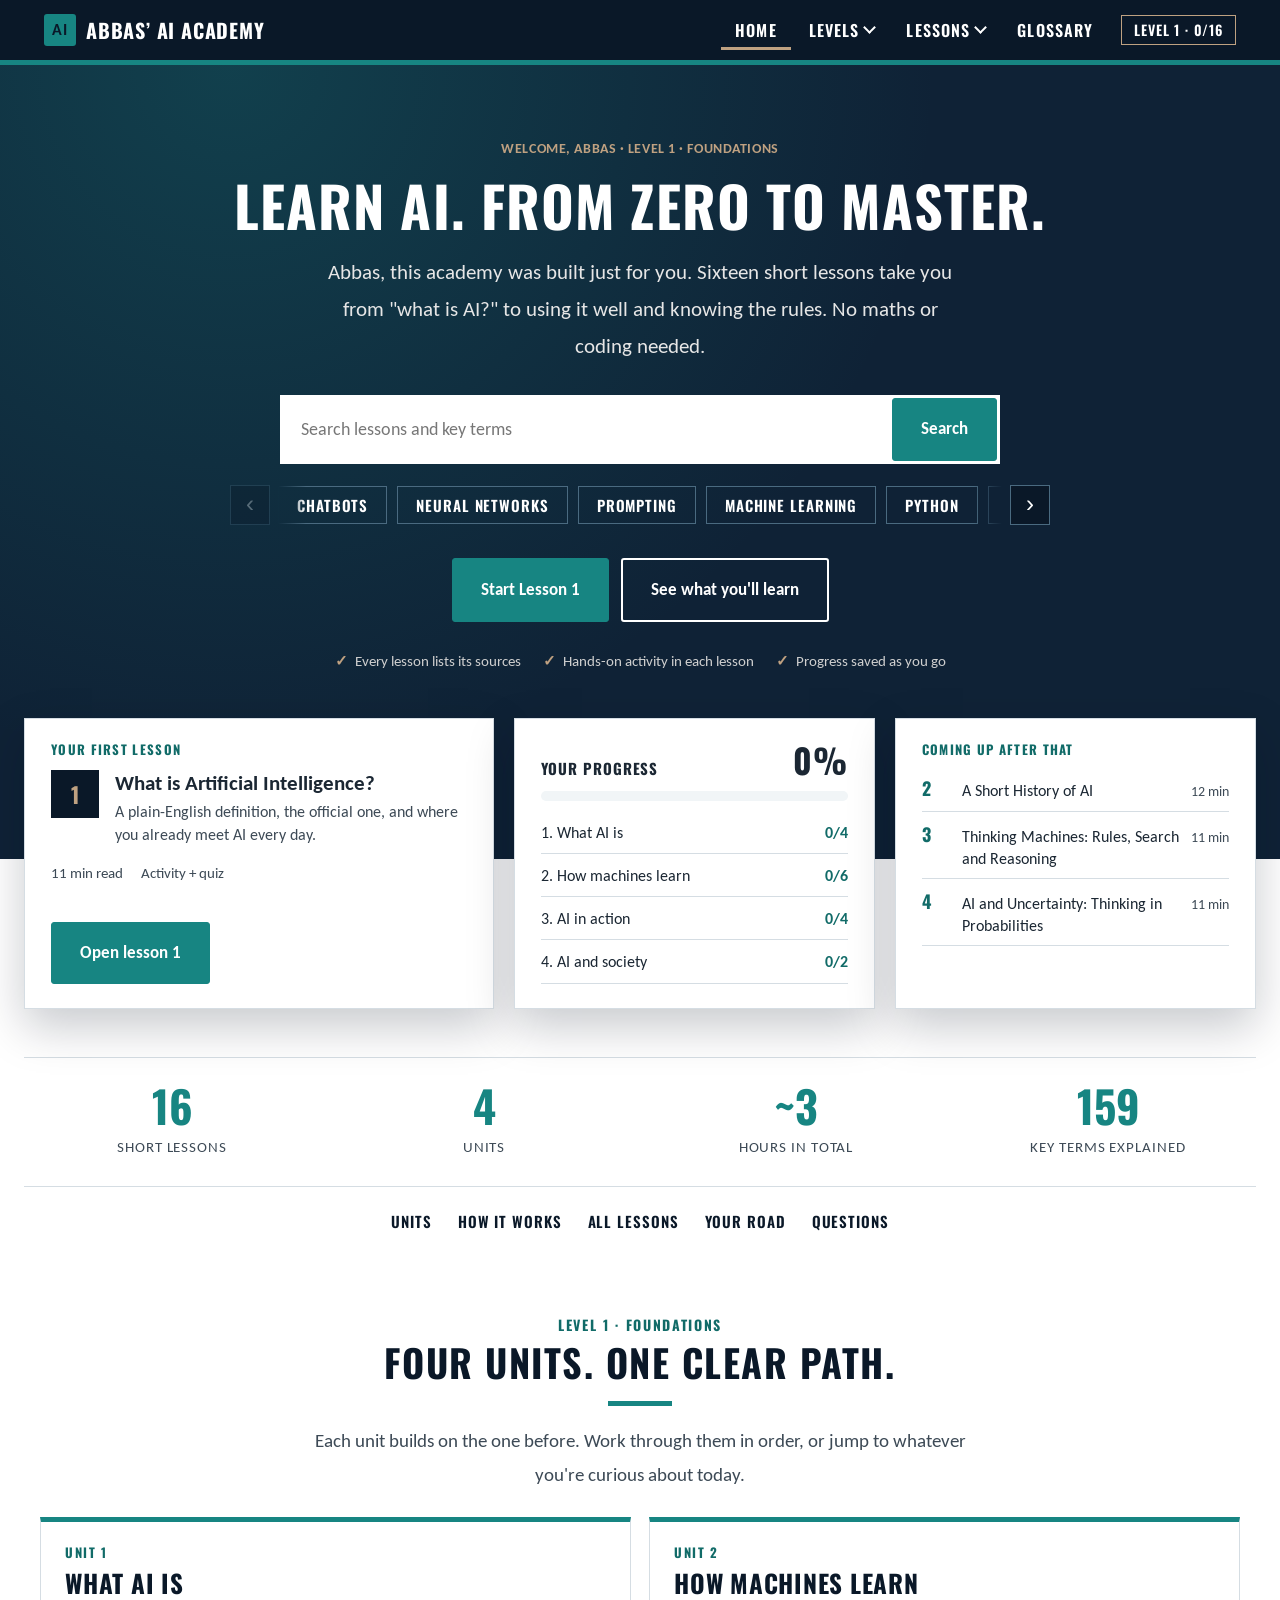
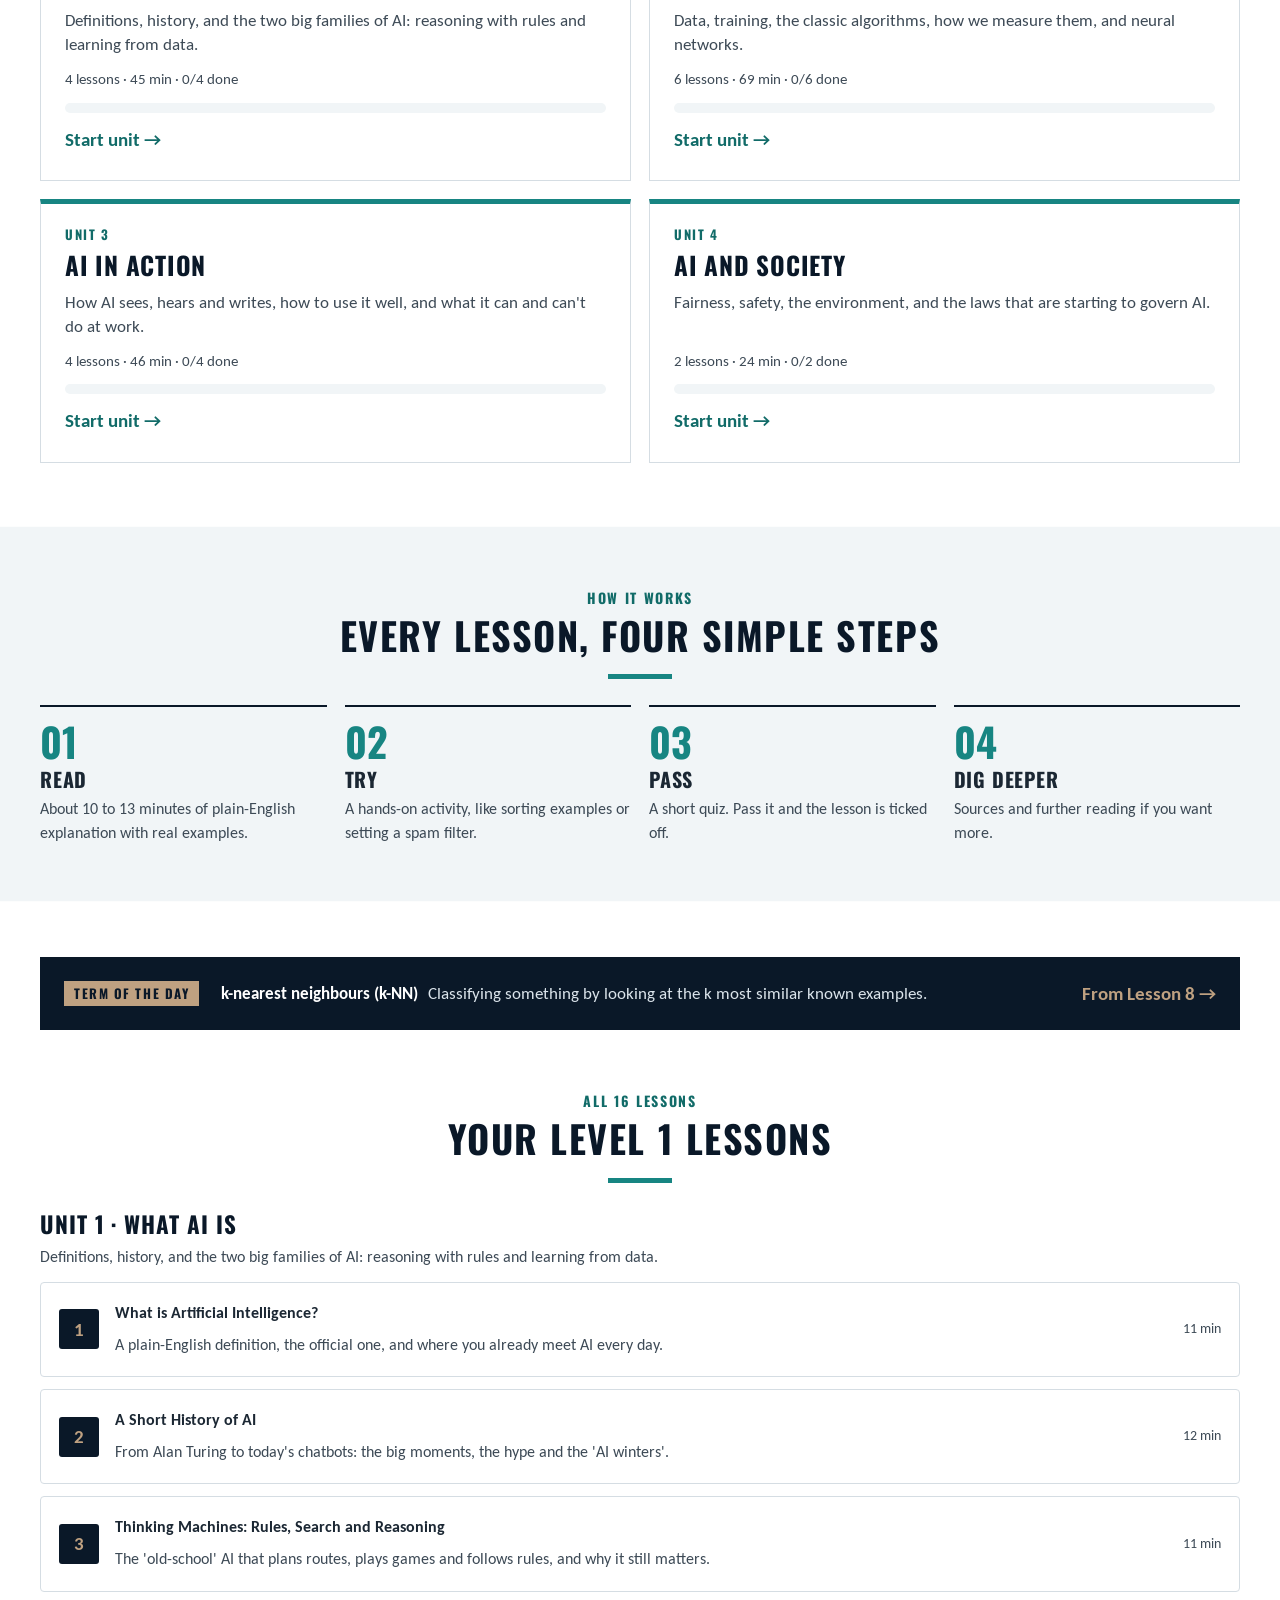
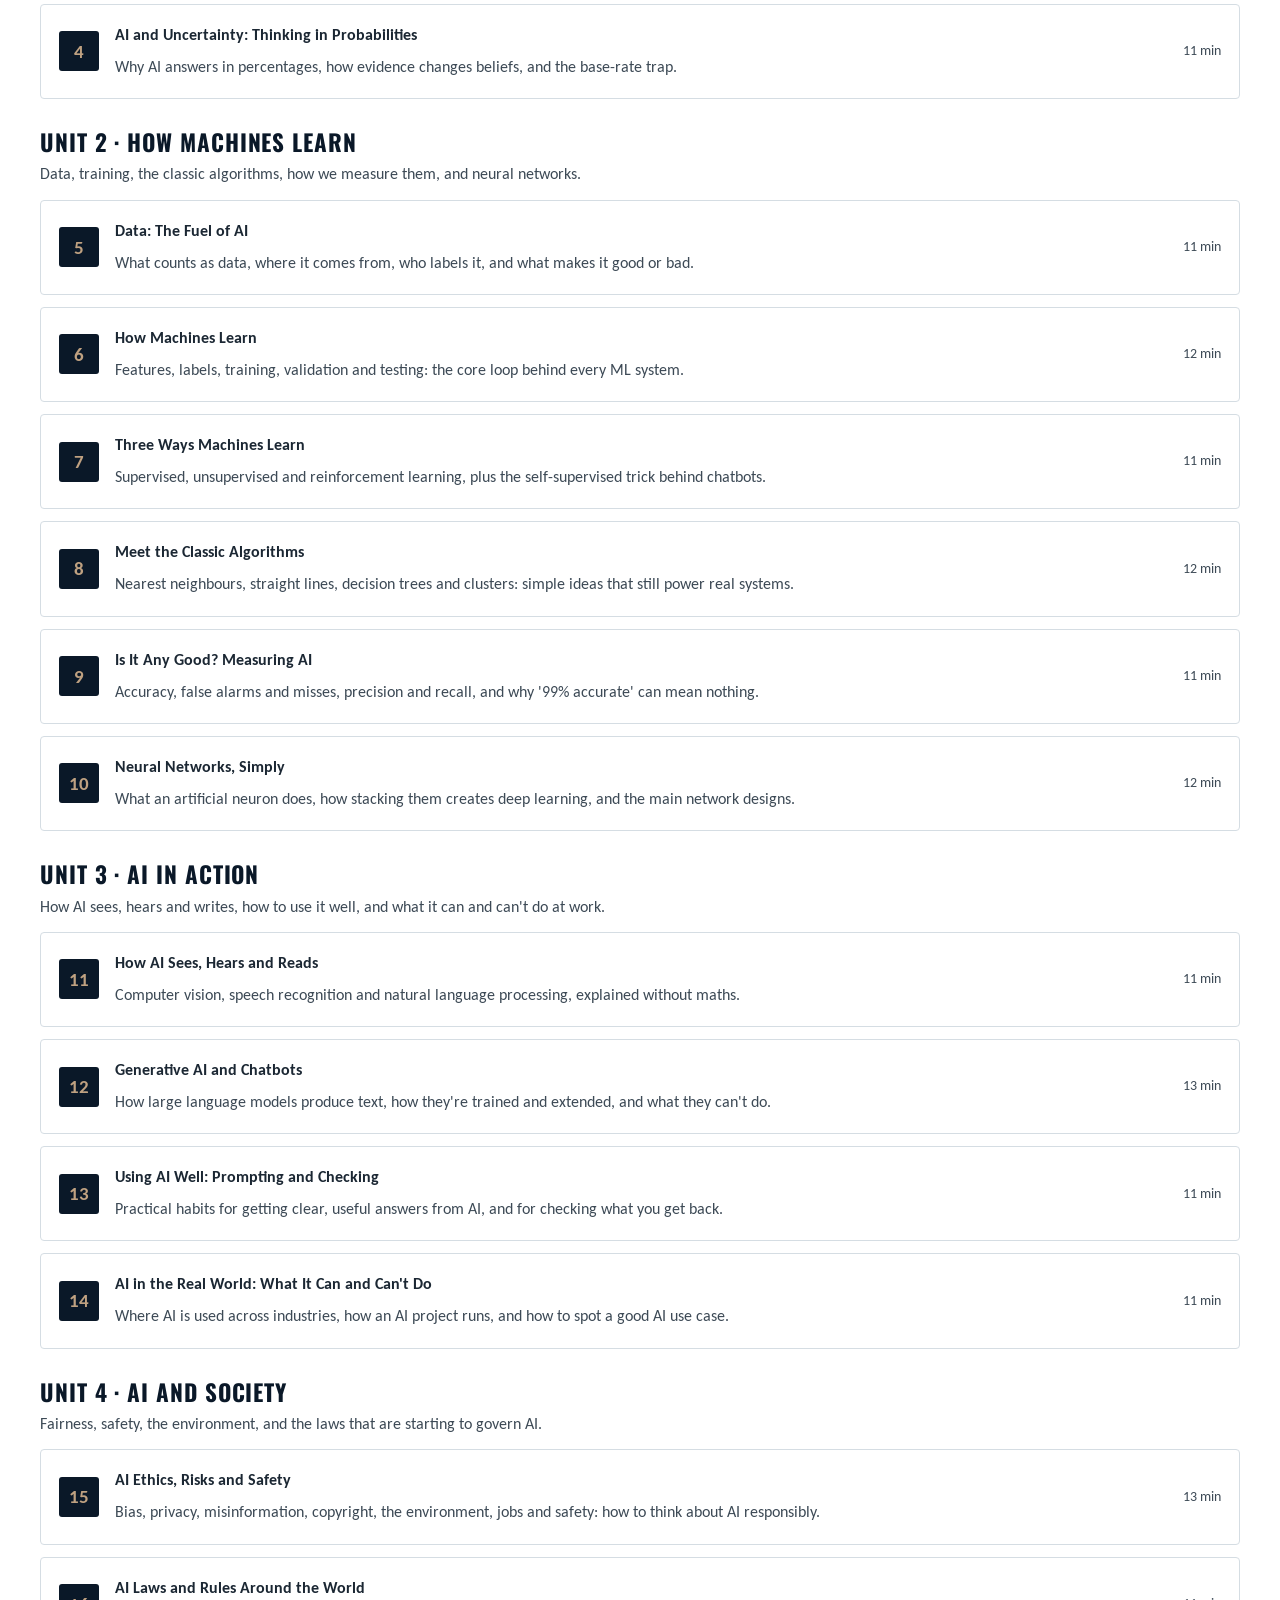
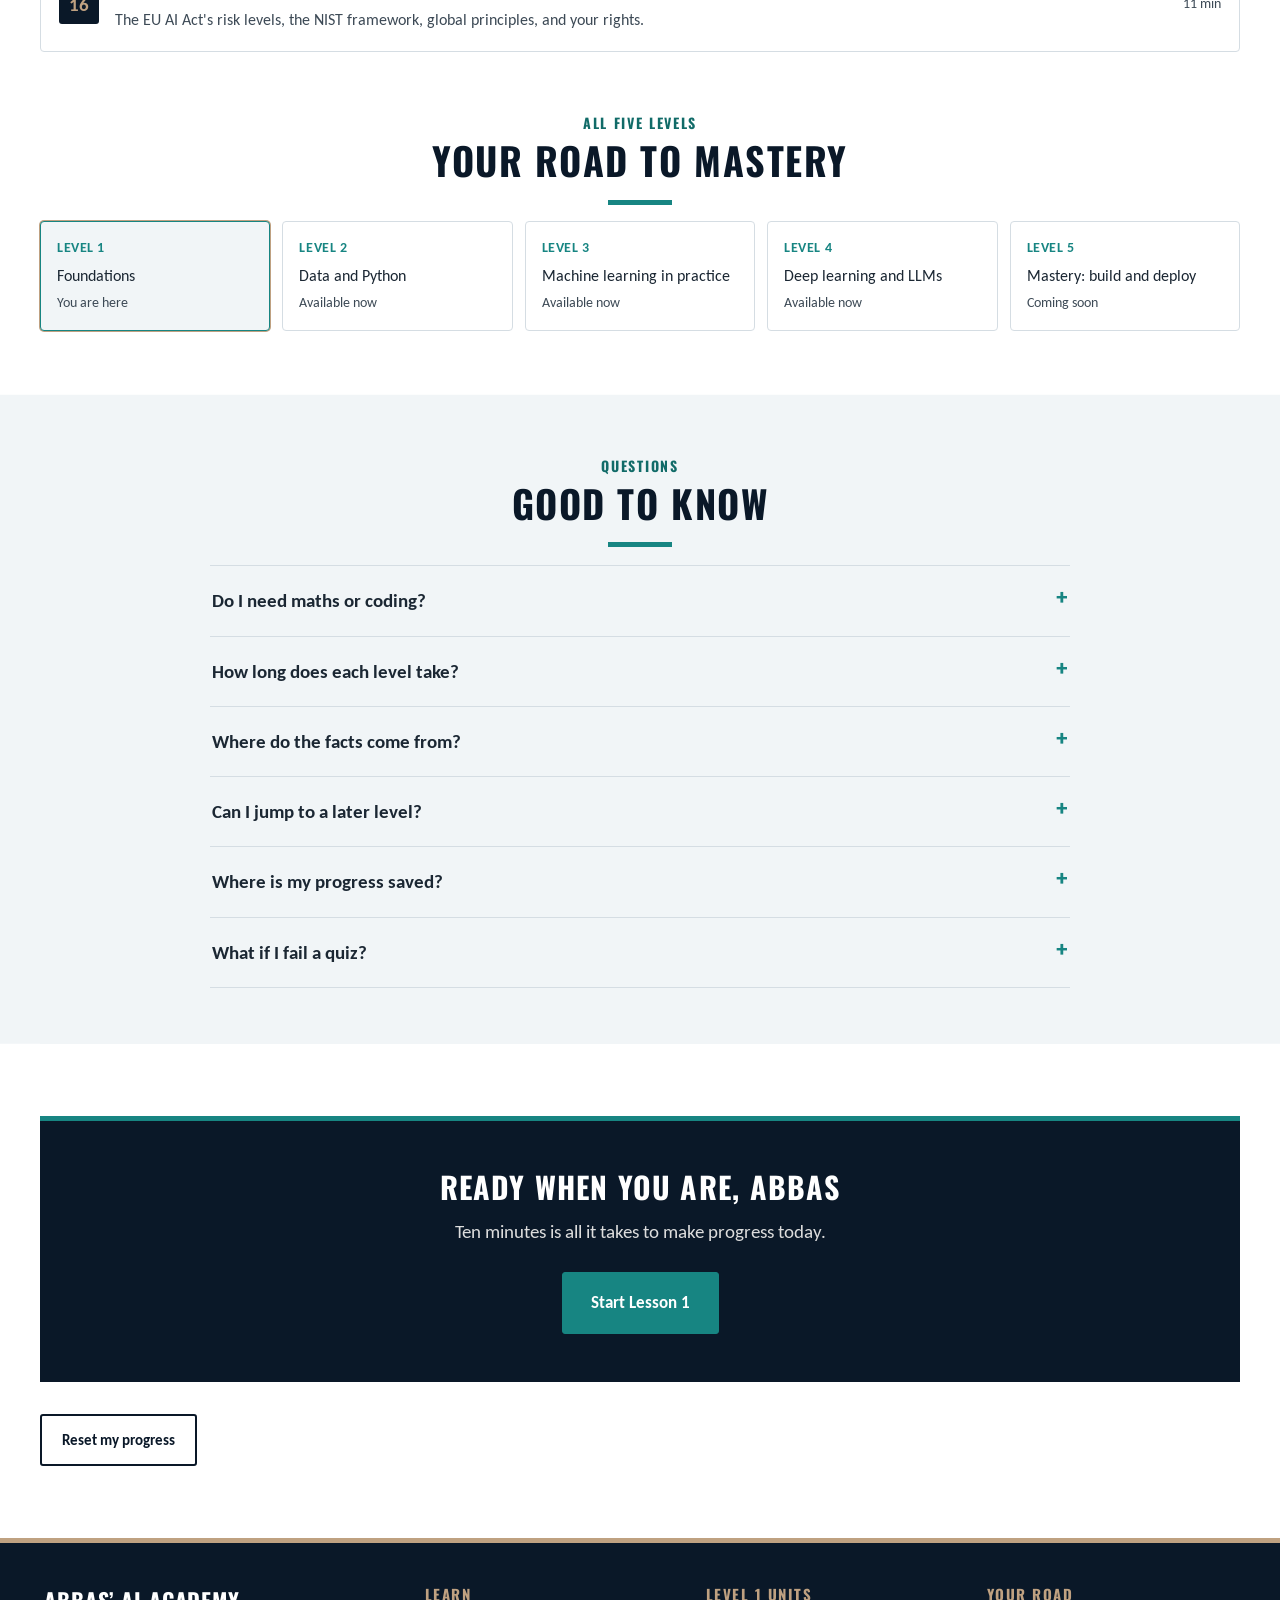
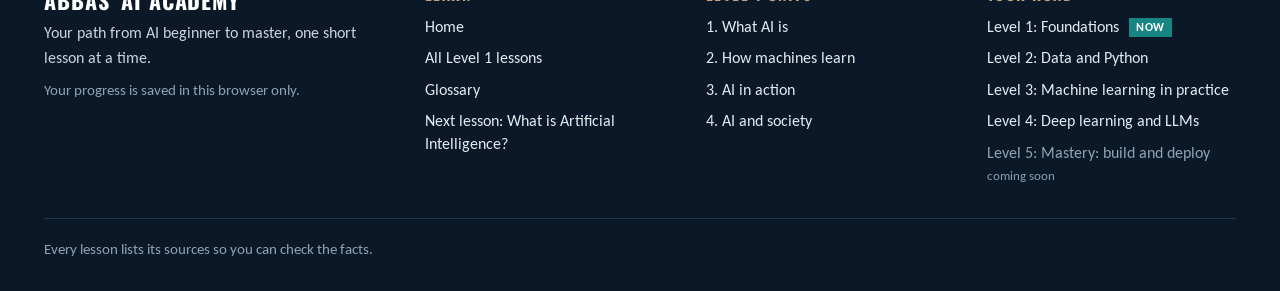
==== index.html @ 73fbfb53 "Add Level 4: Deep learning and LLMs (16 lessons) (#9) * Add Level 2: Data and Python (16 lessons), m" ====
<!doctype html>
<html lang="en">
<head>
<meta charset="utf-8">
<meta name="viewport" content="width=device-width, initial-scale=1">
<title>Abbas’ AI Academy</title>
<meta name="description" content="Learn artificial intelligence from beginner to master, one level at a time.">
<link rel="icon" href="data:image/svg+xml,%3Csvg xmlns='http://www.w3.org/2000/svg' viewBox='0 0 32 32'%3E%3Crect width='32' height='32' rx='8' fill='%23178582'/%3E%3Ctext x='16' y='21' font-size='14' font-family='sans-serif' font-weight='700' text-anchor='middle' fill='white'%3EAI%3C/text%3E%3C/svg%3E">
<link rel="preconnect" href="https://fonts.googleapis.com">
<link rel="preconnect" href="https://fonts.gstatic.com" crossorigin>
<link rel="stylesheet" href="https://fonts.googleapis.com/css2?family=Carlito:ital,wght@0,400;0,700;1,400&family=Oswald:wght@600;700&display=swap">
<link rel="stylesheet" href="assets/style.css">
</head>
<body data-page="home">
<a class="skip" href="#main">Skip to content</a>
<header class="site-header"><div class="wrap">
  <a class="brand" href="index.html"><span class="brand-mark">AI</span><span class="name">Abbas’ AI Academy</span></a>
  <nav class="nav"><a href="index.html" class="active">Courses</a><a href="glossary.html">Glossary</a></nav>
</div></header>
<section class="hero-band">
  <div class="hero-inner">
    <div class="hero-copy">
      <span class="eyebrow" id="hero-eyebrow">Welcome, Abbas · Level 1 · Foundations</span>
      <h1>Learn AI. From zero to master.</h1>
      <p class="lead" id="hero-lead">Abbas, this academy was built just for you. Sixteen short lessons take you from "what is AI?" to using it well and knowing the rules. No maths or coding needed.</p>
      <form class="hero-search" id="hero-search" role="search" autocomplete="off">
        <label class="sr-only" for="hero-q">Search lessons and key terms</label>
        <input id="hero-q" type="search" placeholder="Search lessons and key terms">
        <button class="btn" type="submit">Search</button>
      </form>
      <div class="topic-slider" aria-label="Popular topics">
        <button class="ts-arrow ts-prev" type="button" aria-label="Scroll topics left">‹</button>
        <div class="topic-chips" id="topic-chips"></div>
        <button class="ts-arrow ts-next" type="button" aria-label="Scroll topics right">›</button>
      </div>
      <div class="search-results" id="hero-results" hidden></div>
      <div class="actions">
        <a class="btn" id="start-btn" href="lesson.html">Start Lesson 1</a>
        <a class="btn secondary" href="#units">See what you'll learn</a>
      </div>
      <p class="hero-trust"><span>Every lesson lists its sources</span><span>Hands-on activity in each lesson</span><span>Progress saved as you go</span></p>
    </div>
    <div class="hero-visual" id="hero-visual" aria-label="Your next lesson"></div>
  </div>
</section>
<div class="stats-band"><dl class="stats" id="stats"></dl></div>
<main class="wrap" id="main">
  <nav class="jump" aria-label="On this page"><a href="#units">Units</a><a href="#how">How it works</a><a href="#lessons">All lessons</a><a href="#road">Your road</a><a href="#faq">Questions</a></nav>

  <section id="units">
    <span class="kicker" id="units-kicker">Level 1 · Foundations</span>
    <h2 id="units-title">Four units. One clear path.</h2>
    <p>Each unit builds on the one before. Work through them in order, or jump to whatever you're curious about today.</p>
    <div class="unit-cards" id="unit-cards"></div>
  </section>

  <section id="how">
    <span class="kicker">How it works</span>
    <h2>Every lesson, four simple steps</h2>
    <ol class="steps">
      <li><b>Read</b><span>About 10 to 13 minutes of plain-English explanation with real examples.</span></li>
      <li><b>Try</b><span>A hands-on activity, like sorting examples or setting a spam filter.</span></li>
      <li><b>Pass</b><span>A short quiz. Pass it and the lesson is ticked off.</span></li>
      <li><b>Dig deeper</b><span>Sources and further reading if you want more.</span></li>
    </ol>
  </section>

  <section id="lessons">
    <span class="kicker" id="lessons-kicker">All 16 lessons</span>
    <h2 id="lessons-title">Your Level 1 lessons</h2>
    <ol class="lesson-list" id="lesson-list"></ol>
  </section>

  <section class="cert" id="certificate" hidden>
    <div class="big" id="cert-big">LEVEL 1</div>
    <h2 style="margin-top:8px" id="cert-title">Well done, Abbas: Level 1 complete</h2>
    <p id="cert-text">You've finished AI Foundations. You can explain what AI is, how it reasons and learns, how to judge whether it's any good, how chatbots and other AI tools work, and how to use AI responsibly and within the rules.</p>
  </section>

  <section id="road">
    <span class="kicker" id="road-kicker">All five levels</span>
    <h2>Your road to mastery</h2>
    <div class="levels" id="levels"></div>
  </section>

  <section id="faq">
    <span class="kicker">Questions</span>
    <h2>Good to know</h2>
    <div class="faq">
      <details><summary>Do I need maths or coding?</summary><p>Not to start. Level 1 uses plain English and everyday examples. Python and maths begin gently, from zero, in Level 2, and every later level builds on what came before.</p></details>
      <details><summary>How long does each level take?</summary><p>Level 1 is about three hours. Later levels are a little longer, about four to five hours each, because there is code to try. One lesson a day gets you through a level in just over two weeks.</p></details>
      <details><summary>Where do the facts come from?</summary><p>Each lesson is written fresh and checked against respected courses, textbooks and official guidance, such as Elements of AI, Russell and Norvig, the OECD and the EU AI Act. Every lesson lists its sources at the end.</p></details>
      <details><summary>Can I jump to a later level?</summary><p>Yes. Every level that is ready is open to you. Use "Your road to mastery" or the menu to switch levels. Starting in order is best, because each level builds on the one before.</p></details>
      <details><summary>Where is my progress saved?</summary><p>In this browser on this device. If you switch device or clear your browser data, you'll start fresh.</p></details>
      <details><summary>What if I fail a quiz?</summary><p>Nothing bad happens. Re-read the lesson and try again as many times as you like.</p></details>
    </div>
  </section>

  <section class="cta-band">
    <h2>Ready when you are, Abbas</h2>
    <p>Ten minutes is all it takes to make progress today.</p>
    <a class="btn" id="cta-btn" href="lesson.html">Start Lesson 1</a>
  </section>

  <p style="margin-top:32px"><button class="btn secondary" type="button" id="reset">Reset my progress</button></p>
</main>
<footer class="site-footer" id="site-footer"></footer>
<script src="assets/lessons.js"></script>
<script src="assets/level2.js"></script>
<script src="assets/level3.js"></script>
<script src="assets/level4.js"></script>
<script src="assets/app.js"></script>
</body></html>
---- assets/style.css ----
:root {
  color-scheme: light;
  --bg: #ffffff;            /* pure white page */
  --surface: #ffffff;
  --surface-2: #f1f5f7;     /* light grey panels */
  --page: #efeeea;          /* soft grey around the white reading area */
  --text: #1b2733;          /* near-black body text */
  --muted: #3d4a56;
  --heading: #0A1828;
  --border: #d5dde3;
  --gold: #BFA181;          /* strong yellow-gold: highlights, progress */
  --accent: #178582;        /* bright orange: buttons, header edge, badges */
  --accent-text: #116b68;   /* darker orange for small text and links */
  --accent-soft: #eaf6f5;
  --good: #15803d;
  --good-soft: #dcfce7;
  --bad: #b91c1c;
  --bad-soft: #fee2e2;
  --ink: #0A1828;           /* dark surfaces: header, menu, number tiles, call-to-action band */
  --ink-2: #12263a;
  --page-dark: #0F2236;     /* page background around the white reading area */
  --line-dark: #1d3a52;
  --chip-line: #4a6a80;
  --glow: rgba(23,133,130,.3);
  --btn: #178582;           /* button fill (white text) */
  --btn-hover: #11615f;
  --btn-shadow: rgba(23,133,130,.35);
  --radius: 4px;
  --shadow: none;
}

* { box-sizing: border-box; }
html { -webkit-text-size-adjust: 100%; }
body {
  margin: 0;
  background: var(--bg);
  color: var(--text);
  font: 19px/1.75 Calibri, Carlito, "Segoe UI", Arial, sans-serif;
}
a { color: var(--accent); }
img, svg { max-width: 100%; }

.wrap { max-width: 860px; margin: 0 auto; padding: 0 16px; }

/* Header */
.site-header {
  border-bottom: 4px solid var(--gold);
  background: var(--accent);
  position: sticky; top: 0; z-index: 10;
}
.site-header .wrap {
  display: flex; align-items: center; justify-content: space-between;
  gap: 12px; height: 60px;
}
.brand {
  display: flex; align-items: center; gap: 10px;
  font-family: Oswald, "Arial Narrow", sans-serif; font-size: 20px; text-transform: uppercase; letter-spacing: .04em;
  font-weight: 700; color: #fff; text-decoration: none;
}
.brand-mark {
  width: 32px; height: 32px; border-radius: 9px;
  background: var(--gold); color: #4a1c06; font-family: Calibri, Carlito, Arial, sans-serif;
  display: grid; place-items: center; font-size: 15.5px; font-weight: 800;
}
.nav { display: flex; gap: 18px; font-size: 15.5px; }
.nav a { color: #fff; text-decoration: none; }
.nav a:hover, .nav a.active { color: #fff; text-decoration: underline; text-underline-offset: 6px; text-decoration-color: var(--gold); text-decoration-thickness: 2px; }

/* Hero */
.hero { padding: 56px 0 32px; }
.eyebrow {
  display: block; text-align: center; font-size: 14px; font-weight: 600; letter-spacing: .04em;
  text-transform: uppercase; color: var(--accent);
}
h1, h2, h3 { font-family: Oswald, "Arial Narrow", sans-serif; font-weight: 700; line-height: 1.2; color: var(--heading); text-transform: uppercase; letter-spacing: .04em; }
h1 { text-align: center; font-size: clamp(30px, 6vw, 44px); margin: 8px 0 14px; }
h2 { font-size: 30px; margin: 40px 0 12px; }
h3 { font-size: 23px; margin: 28px 0 8px; }
/* Justify only the main reading text in wide columns; small or narrow blocks stay left-aligned to avoid stretched gaps. */
p, li, dd, .lead { text-align: left; }
@media (min-width: 700px) {
  main > p, main > section > p, .lead, article.lesson > p, article.lesson > ul > li, article.lesson > ol > li, .cert p, .gloss dd {
    text-align: justify; hyphens: auto; -webkit-hyphens: auto; text-wrap: pretty;
  }
}
.lead { font-size: 20px; color: var(--muted); margin: 0; }

/* Buttons */
.btn {
  display: inline-flex; align-items: center; gap: 8px;
  padding: 11px 20px; border-radius: 10px; border: 1px solid transparent;
  background: var(--heading); color: #fffaf0; border-color: var(--heading); font: inherit; font-size: 15px; font-weight: 700;
  text-decoration: none; cursor: pointer;
}
.btn:hover { background: #5e230a; }
.btn.secondary { background: transparent; color: var(--heading); border-color: var(--gold); }
.btn:disabled { opacity: .5; cursor: not-allowed; }
.actions { display: flex; flex-wrap: wrap; gap: 12px; margin-top: 24px; }

/* Progress */
.progress-card {
  background: var(--surface); border: 1px solid var(--border); border-radius: var(--radius);
  padding: 18px 20px; margin: 28px 0 8px; box-shadow: var(--shadow);
}
.progress-row { display: flex; justify-content: space-between; font-size: 15.5px; color: var(--muted); }
.bar { height: 10px; background: var(--surface-2); border-radius: 99px; overflow: hidden; margin-top: 10px; }
.bar > span { display: block; height: 100%; background: var(--gold); width: 0; transition: width .4s; }

/* Lesson list */
.lesson-list { list-style: none; padding: 0; margin: 16px 0 0; display: grid; gap: 12px; }
.lesson-item a {
  display: flex; gap: 16px; align-items: center;
  background: var(--surface); border: 1px solid var(--border); border-radius: var(--radius);
  padding: 16px 18px; text-decoration: none; color: var(--text); box-shadow: var(--shadow);
}
.lesson-item a:hover { border-color: var(--accent); }
.lesson-num {
  flex: none; width: 40px; height: 40px; border-radius: 50%;
  display: grid; place-items: center; font-weight: 700;
  background: var(--accent-soft); color: var(--accent);
}
.lesson-item.done .lesson-num { background: var(--good-soft); color: var(--good); }
.lesson-text { flex: 1; min-width: 0; }
.lesson-text strong { display: block; font-size: 16px; }
.lesson-text span { color: var(--muted); font-size: 15.5px; }
.lesson-meta { flex: none; font-size: 14px; color: var(--muted); white-space: nowrap; }

/* Levels roadmap */
.levels { display: grid; grid-template-columns: repeat(auto-fit, minmax(150px, 1fr)); gap: 12px; margin-top: 16px; }
.level {
  background: var(--surface); border: 1px solid var(--border); border-radius: var(--radius);
  padding: 14px 16px; font-size: 15.5px;
}
.level b { display: block; font-size: 14px; color: var(--accent); text-transform: uppercase; letter-spacing: .04em; }
.level span { color: var(--muted); font-size: 14px; }
.level.current { border-color: var(--gold); box-shadow: 0 0 0 1px var(--gold); background: var(--surface-2); }
.level.locked { opacity: .65; }

/* Lesson page */
.crumbs { font-size: 15.5px; color: var(--muted); padding-top: 28px; }
.crumbs a { color: var(--muted); }
article.lesson { padding-bottom: 40px; }

.callout {
  background: var(--accent-soft); border-left: 4px solid var(--gold); border-radius: var(--radius); padding: 14px 18px; margin: 20px 0;
}
.callout b { color: var(--accent); }
.terms { display: grid; gap: 10px; padding: 0; list-style: none; }
.terms li {
  background: var(--surface); border: 1px solid var(--border); border-radius: 10px; padding: 10px 14px;
}
.terms dfn { font-style: normal; font-weight: 700; }
.timeline { list-style: none; padding: 0; border-left: 2px solid var(--gold); margin-left: 6px; }
.timeline li { position: relative; padding: 0 0 14px 20px; }
.timeline li::before {
  content: ""; position: absolute; left: -7px; top: 8px; width: 12px; height: 12px;
  border-radius: 50%; background: var(--gold);
}
.timeline b { color: var(--accent); }
table { width: 100%; border-collapse: collapse; font-size: 15.5px; margin: 12px 0; }
th, td { border: 1px solid var(--border); padding: 8px 10px; text-align: left; vertical-align: top; }
th { background: var(--surface-2); }
.table-scroll { overflow-x: auto; }

/* Interactive panels */
.panel {
  background: var(--surface); border: 1px solid var(--border); border-radius: var(--radius);
  padding: 18px 20px; margin: 20px 0; box-shadow: var(--shadow);
}
.panel h3 { margin-top: 0; }
.slider-row { display: grid; grid-template-columns: 110px 1fr 52px; gap: 10px; align-items: center; margin: 8px 0; font-size: 15.5px; }
.slider-row input { width: 100%; }
.slider-row output { text-align: right; font-variant-numeric: tabular-nums; }
.neuron-out {
  margin-top: 12px; padding: 12px 14px; border-radius: 10px; background: var(--surface-2);
  font-size: 15.5px;
}
.chip-row { display: flex; flex-wrap: wrap; gap: 8px; margin: 10px 0; }
.chip {
  border: 1px solid var(--border); background: var(--surface-2); color: var(--text);
  border-radius: 99px; padding: 6px 14px; font: inherit; font-size: 15.5px; cursor: pointer;
}
.chip.yes { background: var(--good-soft); border-color: var(--good); color: var(--good); }
.chip.no { background: var(--bad-soft); border-color: var(--bad); color: var(--bad); }
.sort-item { display: flex; flex-wrap: wrap; align-items: center; gap: 8px; padding: 8px 0; border-bottom: 1px solid var(--border); }
.sort-item:last-child { border-bottom: 0; }
.sort-item > span { flex: 1 1 220px; }
.feedback { font-size: 15.5px; flex-basis: 100%; }

/* Quiz */
.quiz { margin-top: 40px; }
.q { background: var(--surface); border: 1px solid var(--border); border-radius: var(--radius); padding: 18px 20px; margin: 14px 0; }
.q p { margin: 0 0 10px; font-weight: 600; }
.opt {
  display: block; width: 100%; text-align: left; margin: 8px 0; padding: 10px 14px;
  border: 1px solid var(--border); border-radius: 10px; background: var(--surface-2); color: var(--text);
  font: inherit; font-size: 15.5px; cursor: pointer;
}
.opt:hover:not(:disabled) { border-color: var(--accent); }
.opt.right { background: var(--good-soft); border-color: var(--good); color: var(--good); }
.opt.wrong { background: var(--bad-soft); border-color: var(--bad); color: var(--bad); }
.opt:disabled { cursor: default; }
.explain { font-size: 15.5px; color: var(--muted); margin-top: 8px; }
.result {
  border-radius: var(--radius); padding: 16px 20px; margin: 18px 0; font-weight: 600;
}
.result.pass { background: var(--good-soft); color: var(--good); }
.result.fail { background: var(--bad-soft); color: var(--bad); }

.pager { display: flex; justify-content: space-between; gap: 12px; flex-wrap: wrap; margin-top: 32px; }

/* Glossary */
.glossary-search {
  width: 100%; padding: 12px 14px; font: inherit; border-radius: 10px;
  border: 1px solid var(--border); background: var(--surface); color: var(--text); margin: 12px 0 20px;
}
.gloss dt { font-weight: 700; margin-top: 16px; }
.gloss dd { margin: 4px 0 0; color: var(--muted); }

.cert {
  text-align: center; background: var(--surface-2); border: 2px solid var(--gold);
  border-radius: var(--radius); padding: 28px 20px; margin: 28px 0;
}
.cert .big { font: 700 40px/1 Oswald, "Arial Narrow", sans-serif; letter-spacing: .08em; color: var(--accent-text); }

footer { border-top: 3px solid var(--gold); margin-top: 48px; padding: 24px 0 40px; color: var(--muted); font-size: 15.5px; }

@media (max-width: 560px) {
  .nav { gap: 12px; font-size: 15.5px; }
  .brand span.name { display: none; }
  .lesson-meta { display: none; }
  .slider-row { grid-template-columns: 80px 1fr 44px; }
}

/* Units on the home page */
.unit-head { margin-top: 18px; }
.unit-head:first-child { margin-top: 0; }
.unit-head h3 { margin: 0; }
.unit-head p { margin: 4px 0 0; color: var(--muted); font-size: 15.5px; }

/* Sources */
.sources { margin-top: 32px; }
.sources ul { padding-left: 20px; }
.sources li { margin: 6px 0; font-size: 15.5px; }
.sources li span { color: var(--muted); }
.sources p { color: var(--muted); font-size: 15.5px; }

/* Maze widget */
.maze { display: grid; gap: 3px; max-width: 420px; margin: 12px 0; }
.maze .cell {
  aspect-ratio: 1; border-radius: 4px; background: var(--surface-2);
  display: grid; place-items: center; font-weight: 700; font-size: 14px; transition: background .2s;
}
.maze .cell.wall { background: var(--text); opacity: .75; }
.maze .cell.seen { background: var(--accent-soft); }
.maze .cell.path { background: var(--gold); color: #7a2608; }

/* Plots */
.plot { width: 100%; max-width: 480px; display: block; margin: 8px 0; background: var(--surface-2); border-radius: 10px; }
.plot .axis { stroke: var(--muted); stroke-width: 1; }
.plot .dot { fill: var(--gold); }
.plot .fit { stroke: var(--text); stroke-width: 2.5; }
.plot .err { stroke: var(--bad); stroke-width: 1.5; stroke-dasharray: 3 2; }
.plot .apple { fill: #dc2626; }
.plot .lemon { fill: #eab308; }
.plot .link { stroke: var(--muted); stroke-width: 1.2; stroke-dasharray: 3 2; }
.plot .star { fill: var(--accent); font-size: 20px; }

/* Threshold widget */
.mailrow { display: flex; flex-wrap: wrap; gap: 6px; margin: 12px 0; }
.mail {
  width: 46px; padding: 4px 0; text-align: center; border-radius: 8px; border: 2px solid var(--border);
  background: var(--surface-2); font-size: 18px; line-height: 1.1;
}
.mail small { display: block; font-size: 11px; color: var(--muted); }
.mail.spam { border-color: var(--bad); }
.mail.flagged { background: var(--accent-soft); }

/* Next-token bars */
.barrow { display: grid; grid-template-columns: 80px 1fr 44px; gap: 10px; align-items: center; font-size: 15.5px; }
.barrow .bar { margin-top: 0; }
.barrow b { text-align: right; font-variant-numeric: tabular-nums; }

/* Centred hero buttons to sit under the centred title */
.hero .actions { justify-content: center; }

/* Crisp black-and-orange theme */
.site-header { background: var(--ink); border-bottom: 5px solid var(--accent); }
.brand-mark { background: var(--accent); color: var(--ink); border-radius: 3px; }
.nav a.active, .nav a:hover { text-decoration-color: var(--gold); }
main h2 { border-left: 6px solid var(--accent); padding-left: 12px; }
.unit-head h3 { border-left: 0; }
.eyebrow, .callout b, .timeline b, a { color: var(--accent-text); }
.btn { background: var(--btn); border-color: var(--btn); color: #fff; border-radius: 3px; }
.btn:hover { background: var(--btn-hover); border-color: var(--btn-hover); }
.btn.secondary { background: #fff; color: var(--ink); border: 2px solid var(--ink); }
.lesson-item a, .progress-card, .panel, .q, .level, .terms li { border-radius: 4px; box-shadow: none; border: 1px solid var(--border); }
.lesson-item a:hover, .level.current { border-color: var(--accent); }
.lesson-num { border-radius: 3px; background: var(--ink); color: var(--gold); }
.callout { border-radius: 0; border-left: 5px solid var(--gold); background: #fff8e1; }
.bar > span { background: var(--gold); }
.cert { border: 3px solid var(--accent); border-radius: 4px; }
footer { background: var(--ink); color: #ccc; border-top: 5px solid var(--gold); }
.cert h2, .quiz h2 { border-left: 0; padding-left: 0; }

/* Three-column layout: side panels fill the space beside the reading column on wide screens */
body { background: var(--page); }
.layout { max-width: 1400px; margin: 0 auto; padding: 0 20px; display: grid; grid-template-columns: 250px minmax(0, 1fr) 270px; gap: 28px; align-items: start; }
.layout > main.wrap { max-width: none; width: 100%; margin: 28px 0 0; background: #fff; border: 1px solid var(--border); padding: 8px 44px 40px; }
.side { position: sticky; top: 24px; margin-top: 28px; display: grid; gap: 18px; max-height: calc(100vh - 48px); overflow-y: auto; }
.side-card { background: #fff; border: 1px solid var(--border); border-top: 4px solid var(--accent); padding: 14px 16px 16px; }
.side-card h4 { margin: 0 0 10px; font-family: Oswald, "Arial Narrow", sans-serif; text-transform: uppercase; letter-spacing: .05em; font-size: 16px; color: var(--ink); }
.side-big { font-family: Oswald, "Arial Narrow", sans-serif; font-size: 40px; font-weight: 700; line-height: 1; color: var(--ink); }
.side-small { font-size: 15.5px; color: var(--muted); margin: 8px 0 0; line-height: 1.5; }
.side-term { font-weight: 700; font-size: 18px; margin: 0; color: var(--ink); }
.side-list { list-style: none; margin: 0; padding: 0; display: grid; gap: 4px; font-size: 15.5px; line-height: 1.4; }
.side-list li { display: flex; justify-content: space-between; gap: 8px; padding: 5px 8px; border-left: 3px solid transparent; }
.side-list a { color: var(--ink); text-decoration: none; }
.side-list a:hover { color: var(--accent-text); text-decoration: underline; }
.side-list li.here { border-left-color: var(--accent); background: var(--surface-2); font-weight: 700; }
.side-toc a.active { color: var(--accent-text); font-weight: 700; }
.side-count, .side-tick { color: var(--accent-text); font-weight: 700; white-space: nowrap; }
.side-steps { margin: 0; padding-left: 18px; font-size: 15.5px; line-height: 1.5; display: grid; gap: 6px; }
.side-terms { margin: 0; font-size: 15px; line-height: 1.45; }
.side-terms dt { font-weight: 700; color: var(--ink); margin-top: 10px; }
.side-terms dt:first-child { margin-top: 0; }
.side-terms dd { margin: 2px 0 0; color: var(--muted); text-align: left; }
.side-letters { display: flex; flex-wrap: wrap; gap: 6px; }
.side-letters a { display: grid; place-items: center; width: 34px; height: 34px; background: var(--ink); color: var(--gold); text-decoration: none; font-weight: 700; border-radius: 3px; }
.side-letters a:hover { background: var(--accent); color: var(--ink); }
.side-card .bar { margin-top: 10px; }
.layout + footer, footer { margin-top: 40px; }
@media (max-width: 1180px) {
  .layout { grid-template-columns: minmax(0, 1fr) 260px; }
  .side-left { display: none; }
}
@media (max-width: 860px) {
  .layout { display: block; padding: 0; }
  .side { display: none; }
  .layout > main.wrap { margin: 0; border: 0; padding: 0 16px 32px; }
  body { background: #fff; }
}
@media (min-width: 861px) { .site-header .wrap, footer .wrap { max-width: 1400px; padding: 0 20px; } }
@media (min-width: 1181px) { .hero .progress-card { display: none; } }

/* Left navigation tab */
.side-left { top: 0; margin-top: 0; max-height: 100vh; align-self: stretch; }
.nav-tab { background: var(--ink); color: #fff; padding: 18px 0 24px; min-height: calc(100vh - 66px); border-right: 4px solid var(--accent); }
.nav-tab a { color: #f2f2f2; text-decoration: none; }
.nav-top { display: block; padding: 10px 20px; font-family: Oswald, "Arial Narrow", sans-serif; text-transform: uppercase; letter-spacing: .05em; font-size: 17px; border-left: 4px solid transparent; }
.nav-top:hover, .nav-unit li a:hover { background: var(--ink-2); color: #fff; }
.nav-top.here { border-left-color: var(--gold); background: var(--ink-2); color: var(--gold); }
.nav-level { margin: 18px 20px 8px; font-size: 13px; font-weight: 700; letter-spacing: .08em; text-transform: uppercase; color: var(--gold); }
.nav-locked { color: #888; margin-top: 22px; }
.nav-unit summary { list-style: none; cursor: pointer; display: flex; justify-content: space-between; gap: 8px; padding: 9px 20px; font-family: Oswald, "Arial Narrow", sans-serif; text-transform: uppercase; letter-spacing: .04em; font-size: 15px; color: #fff; }
.nav-unit summary::-webkit-details-marker { display: none; }
.nav-unit summary::before { content: "▸"; color: var(--accent); margin-right: 6px; }
.nav-unit[open] summary::before { content: "▾"; }
.nav-unit summary span:first-child { flex: 1; }
.nav-unit .side-count { color: var(--gold); }
.nav-unit ol { list-style: none; margin: 0 0 6px; padding: 0; }
.nav-unit li a { display: flex; gap: 10px; align-items: baseline; padding: 6px 20px 6px 24px; font-size: 15px; line-height: 1.35; border-left: 4px solid transparent; }
.nav-unit li.here a { border-left-color: var(--accent); background: var(--ink-2); color: #fff; font-weight: 700; }
.nav-num { flex: none; width: 22px; text-align: right; color: #999; font-size: 13px; }
.nav-unit li.done .nav-num { color: var(--gold); font-weight: 700; }
.layout { padding-left: 0; grid-template-columns: 270px minmax(0, 1fr) 280px; }
@media (max-width: 1180px) { .layout { grid-template-columns: minmax(0, 1fr) 270px; padding-left: 20px; } }
@media (min-width: 1181px) {
  .layout { max-width: none; grid-template-columns: 270px minmax(0, 1fr) 300px; padding-right: 24px; }
  .layout > main.wrap { max-width: 900px; margin: 28px auto 0; }
  .site-header .wrap, footer .wrap { max-width: none; padding: 0 24px; }
}

/* Dark charcoal behind the white reading area, with a faint orange glow */
body { background: var(--page-dark) radial-gradient(circle at 20% 0%, var(--glow), transparent 45%) fixed; }
.layout > main.wrap { border-color: var(--page-dark); }
.side-card { border-left-color: var(--line-dark); border-right-color: var(--line-dark); border-bottom-color: var(--line-dark); }
@media (max-width: 860px) { body { background: #fff; } }

/* Movement */
.reveal { opacity: 0; transform: translateY(14px); transition: opacity .5s ease, transform .5s ease; }
.reveal.in { opacity: 1; transform: none; }
.lesson-item a, .side-card, .level, .btn, .chip, .opt { transition: transform .18s ease, box-shadow .18s ease, background .18s ease, border-color .18s ease; }
.lesson-item a:hover, .level:hover { transform: translateY(-3px); box-shadow: 0 8px 22px rgba(0,0,0,.10); }
.side-card:hover { transform: translateY(-2px); box-shadow: 0 8px 20px rgba(0,0,0,.08); }
.btn:hover { transform: translateY(-2px); box-shadow: 0 6px 16px var(--btn-shadow); }
.btn:active, .chip:active, .opt:active { transform: scale(.97); }
.opt:hover:not(:disabled) { transform: translateX(4px); }
.bar > span { transition: width 1s cubic-bezier(.2,.8,.2,1); }
.brand-mark { transition: transform .3s ease; }
.brand:hover .brand-mark { transform: rotate(-8deg) scale(1.08); }
.read-bar { position: fixed; top: 0; left: 0; right: 0; height: 4px; background: var(--gold); transform-origin: 0 50%; transform: scaleX(0); z-index: 50; }
.confetti { position: fixed; inset: 0; pointer-events: none; z-index: 60; }
.result.pass { animation: pop .5s ease; }
@keyframes pop { 0% { transform: scale(.9); opacity: 0; } 60% { transform: scale(1.03); opacity: 1; } 100% { transform: none; } }
@media (prefers-reduced-motion: reduce) {
  .reveal { opacity: 1; transform: none; transition: none; }
  .lesson-item a, .side-card, .level, .btn, .chip, .opt, .bar > span, .brand-mark { transition: none; }
  .result.pass { animation: none; }
}

/* Text labels instead of mail emojis */
.mail { font: 700 12px/1.3 Oswald, "Arial Narrow", sans-serif; letter-spacing: .05em; }
.mail.flagged { color: var(--accent-text); }

/* Key-point notes (One-line definition, Takeaway, Tip...): no box, just italic text */
.callout { border: 0; border-radius: 0; background: none; padding: 0; margin: 18px 0; font-style: italic; }
.callout b { font-style: normal; }

/* Spam game: two mailboxes */
.mailboxes { display: grid; grid-template-columns: 1fr 1fr; gap: 14px; margin: 14px 0; }
@media (max-width: 560px) { .mailboxes { grid-template-columns: 1fr; } }
.mailbox { border: 2px solid var(--border); padding: 10px 12px; min-width: 0; }
.mailbox.junk { background: var(--surface-2); }
.mailbox h4 { margin: 0 0 6px; font: 700 16px/1.2 Oswald, "Arial Narrow", sans-serif; text-transform: uppercase; letter-spacing: .04em; }
.mailbox .box-count { color: var(--muted); }
.mailbox .mailrow { margin: 0; min-height: 52px; }
.mail, .mail.flagged { background: #fff; color: var(--text); border-color: var(--border); }
.mail.wrong { border-color: #c62828; background: #fdecea; color: #b71c1c; }
.mail.wrong small { color: #b71c1c; }
.mailbox .empty { color: var(--muted); font-size: 15px; }

/* ================= Home landing page ================= */
.hero-band { color: #fff; padding: 72px max(16px, env(safe-area-inset-right, 0px)) 56px max(16px, env(safe-area-inset-left, 0px)); }
.hero-inner { max-width: 1100px; margin: 0 auto; display: grid; gap: 44px; }
.hero-copy { max-width: 820px; margin: 0 auto; text-align: center; }
.hero-band .eyebrow { color: var(--gold); }
.hero-band h1 { color: #fff; font-size: clamp(34px, 6.4vw, 68px); line-height: 1.05; margin: 14px 0 20px; letter-spacing: .02em; }
.hero-band .lead { color: #e6e6e6; font-size: 21px; text-align: center !important; max-width: 680px; margin: 0 auto; }
.hero-band .actions { justify-content: center; margin-top: 30px; }
.hero-band .btn { padding: 15px 28px; font-size: 17px; }
.hero-band .btn.secondary { color: #fff; border-color: #fff; background: transparent; }
.hero-band .btn.secondary:hover { background: #fff; color: var(--ink); }
.hero-trust { display: flex; flex-wrap: wrap; justify-content: center; gap: 8px 22px; margin: 26px 0 0; font-size: 15px; color: #cfcfcf; }
.hero-trust span::before { content: "✓"; color: var(--gold); font-weight: 700; margin-right: 7px; }

.hero-visual { display: grid; grid-template-columns: 1.4fr 1fr; gap: 20px; max-width: 900px; width: 100%; margin: 0 auto; }
@media (max-width: 760px) { .hero-visual { grid-template-columns: 1fr; } }
.hv-card { background: #fff; color: var(--text); border-top: 5px solid var(--accent); padding: 24px 26px; display: grid; gap: 14px; align-content: start; box-shadow: 0 24px 60px rgba(0,0,0,.45); }
.hv-label { font: 700 13px/1 Oswald, "Arial Narrow", sans-serif; text-transform: uppercase; letter-spacing: .1em; color: var(--accent-text); }
.hv-lesson { display: flex; gap: 16px; align-items: flex-start; }
.hv-num { flex: none; width: 48px; height: 48px; display: grid; place-items: center; background: var(--ink); color: var(--gold); font: 700 22px/1 Oswald, sans-serif; }
.hv-lesson strong { display: block; font-size: 21px; line-height: 1.25; }
.hv-lesson span { display: block; color: var(--muted); font-size: 16px; line-height: 1.45; margin-top: 4px; }
.hv-meta { display: flex; gap: 18px; font-size: 14.5px; color: var(--muted); }
.hv-card .btn { justify-self: start; }
.hv-progress { border-top-color: var(--gold); }
.hv-row { display: flex; justify-content: space-between; align-items: baseline; font: 700 15px/1 Oswald, sans-serif; text-transform: uppercase; letter-spacing: .06em; }
.hv-row b { font-size: 34px; }
.hv-progress .bar { margin-top: 0; }
.hv-units { list-style: none; margin: 4px 0 0; padding: 0; display: grid; gap: 8px; font-size: 15.5px; }
.hv-units li { display: flex; justify-content: space-between; gap: 10px; border-bottom: 1px solid var(--border); padding-bottom: 7px; }
.hv-units b { color: var(--accent-text); font-variant-numeric: tabular-nums; }

.stats-band { border-top: 1px solid var(--line-dark); border-bottom: 1px solid var(--line-dark); padding: 26px max(16px, env(safe-area-inset-right, 0px)) 26px max(16px, env(safe-area-inset-left, 0px)); }
.stats { max-width: 1100px; margin: 0 auto; display: grid; grid-template-columns: repeat(4, 1fr); gap: 16px; text-align: center; }
@media (max-width: 640px) { .stats { grid-template-columns: repeat(2, 1fr); row-gap: 22px; } }
.stats dt { font: 700 44px/1 Oswald, "Arial Narrow", sans-serif; color: var(--gold); }
.stats dd { margin: 6px 0 0; color: #d8d8d8; font-size: 15px; text-transform: uppercase; letter-spacing: .06em; }

body[data-page="home"] .layout > main.wrap { margin-top: 36px; }
.jump { display: flex; flex-wrap: wrap; justify-content: center; gap: 6px 26px; padding: 6px 0 22px; margin: 22px 0 0; border-bottom: 1px solid var(--border); font: 600 15px/1.4 Oswald, "Arial Narrow", sans-serif; text-transform: uppercase; letter-spacing: .06em; }
.jump a { color: var(--heading); text-decoration: none; }
.jump a:hover { color: var(--accent-text); }
main > section[id] { padding-top: 64px; }
main > section[id] > h2 { margin-top: 6px; font-size: clamp(28px, 3.4vw, 38px); }
.kicker { display: block; font: 700 14px/1 Oswald, "Arial Narrow", sans-serif; letter-spacing: .12em; text-transform: uppercase; color: var(--accent-text); }

.unit-cards { display: grid; grid-template-columns: 1fr 1fr; gap: 18px; margin-top: 26px; }
@media (max-width: 640px) { .unit-cards { grid-template-columns: 1fr; } }
.unit-card { display: grid; gap: 10px; align-content: start; padding: 24px; border: 1px solid var(--border); border-top: 5px solid var(--accent); color: var(--text); text-decoration: none; background: #fff; transition: transform .18s ease, box-shadow .18s ease; }
.unit-card:hover { transform: translateY(-3px); box-shadow: 0 14px 30px rgba(0,0,0,.12); }
.uc-num { font: 700 13px/1 Oswald, sans-serif; letter-spacing: .12em; text-transform: uppercase; color: var(--accent-text); }
.unit-card strong { font: 700 25px/1.15 Oswald, "Arial Narrow", sans-serif; text-transform: uppercase; letter-spacing: .03em; color: var(--heading); }
.uc-blurb { color: var(--muted); font-size: 16.5px; line-height: 1.5; }
.uc-meta { font-size: 14.5px; color: var(--muted); }
.unit-card .bar { margin-top: 0; }
.uc-go { font-weight: 700; color: var(--accent-text); }

.steps { list-style: none; counter-reset: step; padding: 0; margin: 26px 0 0; display: grid; grid-template-columns: repeat(4, 1fr); gap: 18px; }
@media (max-width: 760px) { .steps { grid-template-columns: 1fr 1fr; } }
.steps li { counter-increment: step; display: grid; gap: 6px; align-content: start; border-top: 2px solid var(--ink); padding-top: 14px; }
.steps li::before { content: counter(step, decimal-leading-zero); font: 700 40px/1 Oswald, sans-serif; color: var(--accent); }
.steps b { font: 700 20px/1.2 Oswald, sans-serif; text-transform: uppercase; letter-spacing: .04em; }
.steps span { color: var(--muted); font-size: 16px; line-height: 1.5; }

.faq { margin-top: 18px; border-top: 1px solid var(--border); }
.faq details { border-bottom: 1px solid var(--border); }
.faq summary { cursor: pointer; list-style: none; display: flex; justify-content: space-between; gap: 16px; padding: 18px 2px; font-weight: 700; font-size: 19px; }
.faq summary::-webkit-details-marker { display: none; }
.faq summary::after { content: "+"; font: 700 26px/1 Oswald, sans-serif; color: var(--accent); }
.faq details[open] summary::after { content: "−"; }
.faq details p { margin: 0 0 18px; color: var(--muted); }

.cta-band { margin-top: 72px; background: var(--ink); color: #fff; text-align: center; padding: 48px 24px; border-top: 5px solid var(--accent); }
.cta-band h2 { color: #fff; margin: 0 0 10px; }
.cta-band p { color: #ddd; text-align: center !important; margin: 0 0 24px; }
.cta-band .btn { padding: 15px 28px; font-size: 17px; }
.hv-lesson .hv-num { display: grid; margin: 0; color: var(--gold); font: 700 22px/1 Oswald, sans-serif; }
.unit-card .bar { display: block; }
.levels { grid-template-columns: repeat(auto-fit, minmax(128px, 1fr)); }
@media (max-width: 860px) { .hero-band, .stats-band { background: var(--page-dark); } .hero-band { padding-top: 48px; } }

/* Full-width home page */
.hero-band, .stats-band { padding-left: max(24px, env(safe-area-inset-left, 0px)); padding-right: max(24px, env(safe-area-inset-right, 0px)); }
.hero-inner, .stats { max-width: none; }
.hero-visual { max-width: none; grid-template-columns: 1.3fr 1fr 1fr; }
@media (max-width: 1100px) { .hero-visual { grid-template-columns: 1fr 1fr; } .hv-up { grid-column: 1 / -1; } }
@media (max-width: 760px) { .hero-visual { grid-template-columns: 1fr; } }
.hv-up { border-top-color: var(--ink); }
.hv-list { list-style: none; margin: 0; padding: 0; display: grid; gap: 4px; }
.hv-list a { display: grid; grid-template-columns: 30px 1fr auto; gap: 10px; align-items: baseline; padding: 9px 0; border-bottom: 1px solid var(--border); color: var(--text); text-decoration: none; font-size: 16px; line-height: 1.35; }
.hv-list a:hover span:nth-child(2) { color: var(--accent-text); }
.hv-n { font: 700 18px/1 Oswald, sans-serif; color: var(--accent-text); }
.hv-list em { font-style: normal; font-size: 14px; color: var(--muted); white-space: nowrap; }
@media (min-width: 1181px) { body[data-page="home"] .layout > main.wrap { max-width: none; } }
@media (min-width: 1500px) { body[data-page="home"] .unit-cards { grid-template-columns: repeat(4, 1fr); } }
.stats dd { text-align: center; }
.cta-band h2 { border-left: 0; padding-left: 0; }

/* Home search bar and sliding topic buttons */
.sr-only { position: absolute; width: 1px; height: 1px; overflow: hidden; clip: rect(0 0 0 0); white-space: nowrap; }
.hero-search { position: relative; display: flex; max-width: 720px; margin: 30px auto 0; background: #fff; border: 3px solid #fff; }
.hero-search input { flex: 1; min-width: 0; border: 0; padding: 16px 18px; font: inherit; font-size: 18px; color: var(--ink); background: #fff; outline: none; }
.hero-search input::placeholder { color: #777; }
.hero-search:focus-within { border-color: var(--gold); }
.hero-search .btn { padding: 0 28px; font-size: 17px; }
.search-results { position: absolute; z-index: 20; top: calc(100% + 3px); left: -3px; right: -3px; background: #fff; color: var(--text); text-align: left; max-height: 420px; overflow-y: auto; box-shadow: 0 20px 50px rgba(0,0,0,.45); border-top: 4px solid var(--accent); padding: 6px 0; }
.sr-head { margin: 10px 18px 4px; font: 700 13px/1 Oswald, sans-serif; text-transform: uppercase; letter-spacing: .1em; color: var(--accent-text); text-align: left !important; }
.sr-item { display: flex; gap: 14px; align-items: flex-start; padding: 10px 18px; color: var(--text); text-decoration: none; }
.sr-item:hover, .sr-item:focus { background: var(--accent-soft); outline: none; }
.sr-n { flex: none; width: 30px; height: 30px; display: grid; place-items: center; background: var(--ink); color: var(--gold); font: 700 15px/1 Oswald, sans-serif; }
.sr-item strong { display: block; font-size: 16.5px; }
.sr-item small { display: block; color: var(--muted); font-size: 14.5px; line-height: 1.4; }
.sr-none { margin: 12px 18px; color: var(--muted); text-align: left !important; }

.topic-slider { position: relative; display: flex; align-items: center; gap: 8px; max-width: 900px; margin: 18px auto 0; }
.topic-chips { flex: 1; min-width: 0; display: flex; gap: 10px; overflow-x: auto; scroll-snap-type: x proximity; scrollbar-width: none; padding: 4px 2px; cursor: grab;
  -webkit-mask-image: linear-gradient(90deg, transparent, #000 28px, #000 calc(100% - 28px), transparent); mask-image: linear-gradient(90deg, transparent, #000 28px, #000 calc(100% - 28px), transparent); }
.topic-chips::-webkit-scrollbar { display: none; }
.topic-chips:active { cursor: grabbing; }
.topic-chip { flex: none; scroll-snap-align: start; padding: 9px 18px; border: 1.5px solid var(--chip-line); background: transparent; color: #fff; font: 600 15px/1.2 Oswald, "Arial Narrow", sans-serif; text-transform: uppercase; letter-spacing: .06em; cursor: pointer; white-space: nowrap; transition: background .15s, border-color .15s, color .15s; user-select: none; }
.topic-chip:hover { border-color: var(--gold); color: var(--gold); }
.topic-chip.on { background: var(--gold); border-color: var(--gold); color: var(--ink); }
.ts-arrow { flex: none; width: 40px; height: 40px; border: 1.5px solid var(--chip-line); background: var(--ink); color: #fff; font-size: 24px; line-height: 1; cursor: pointer; display: grid; place-items: center; padding-bottom: 3px; }
.ts-arrow:hover { border-color: var(--gold); color: var(--gold); }
.topic-slider.at-start .ts-prev, .topic-slider.at-end .ts-next { opacity: .3; pointer-events: none; }
@media (max-width: 600px) { .ts-arrow { display: none; } .hero-search .btn { padding: 0 16px; } .hero-search input { font-size: 16px; padding: 14px; } }
.hero-inner > * { min-width: 0; }
.hero-inner { grid-template-columns: minmax(0, 1fr); }
.hero-copy { width: 100%; }
.hero-copy .search-results { position: static; max-width: 900px; margin: 14px auto 0; box-shadow: 0 16px 40px rgba(0,0,0,.4); }

/* ===== Alignment: centred section headers over full-width grids ===== */
main > section[id] { text-align: center; }
main > section[id] > .kicker { margin-bottom: 4px; }
main > section[id] > h2 { border-left: 0; padding-left: 0; margin: 8px auto 0; }
main > section[id] > h2::after { content: ""; display: block; width: 64px; height: 5px; background: var(--accent); margin: 16px auto 0; }
main > section[id] > p { text-align: center !important; max-width: 680px; margin: 18px auto 0; color: var(--muted); }
main > section[id] .unit-cards, main > section[id] .steps, main > section[id] .lesson-list, main > section[id] .levels, main > section[id] .faq { text-align: left; }
#lessons .lesson-list { margin-top: 28px; }
#lessons .unit-head:first-child h3 { margin-top: 0; }
.faq { max-width: 860px; margin-left: auto; margin-right: auto; }
.jump { margin-top: 0; padding-top: 24px; }

/* Cards in a row share edges: equal heights, actions pinned to the bottom */
.unit-card { grid-template-rows: auto auto 1fr auto auto auto; }
.uc-blurb { align-self: start; }
.hero-visual { align-items: stretch; }
.hv-card { grid-auto-rows: max-content; }
.hv-card > .btn { align-self: end; }
.hv-card:first-child { grid-template-rows: auto auto 1fr auto; grid-auto-rows: auto; }
.steps li { text-align: left; }
.levels .level { display: flex; flex-direction: column; gap: 2px; }

/* ===== Best-practice additions ===== */
/* Keyboard users: skip link and a clear focus ring */
.skip { position: absolute; left: 12px; top: -60px; z-index: 100; background: var(--gold); color: var(--ink); padding: 10px 16px; font-weight: 700; text-decoration: none; }
.skip:focus { top: 12px; }
:focus-visible { outline: 3px solid var(--gold); outline-offset: 2px; }

/* Organised footer */
.site-footer { background: var(--ink); color: #c9d3dc; border-top: 5px solid var(--gold); margin-top: 56px; padding: 44px max(24px, env(safe-area-inset-right, 0px)) 28px max(24px, env(safe-area-inset-left, 0px)); }
.foot-grid { max-width: 1400px; margin: 0 auto; display: grid; grid-template-columns: 1.4fr 1fr 1fr 1fr; gap: 32px; }
@media (max-width: 900px) { .foot-grid { grid-template-columns: 1fr 1fr; } }
@media (max-width: 520px) { .foot-grid { grid-template-columns: 1fr; } }
.site-footer p { margin: 0 0 8px; font-size: 16px; line-height: 1.55; text-align: left !important; }
.foot-name { font: 700 22px/1.2 Oswald, "Arial Narrow", sans-serif !important; text-transform: uppercase; letter-spacing: .04em; color: #fff; }
.foot-note { color: #8fa3b3; font-size: 15px !important; }
.foot-head { font: 700 15px/1 Oswald, "Arial Narrow", sans-serif !important; text-transform: uppercase; letter-spacing: .1em; color: var(--gold); margin-bottom: 14px !important; }
.site-footer ul { list-style: none; margin: 0; padding: 0; display: grid; gap: 9px; font-size: 16px; line-height: 1.4; }
.site-footer a { color: #e3eaf0; text-decoration: none; }
.site-footer a:hover { color: #fff; text-decoration: underline; text-decoration-color: var(--gold); text-underline-offset: 4px; }
.foot-plain li { color: #8fa3b3; }
.foot-plain li:first-child { color: #e3eaf0; }
.foot-tag { display: inline-block; margin-left: 6px; padding: 1px 7px; background: var(--accent); color: #fff; font-size: 12px; font-weight: 700; text-transform: uppercase; letter-spacing: .06em; vertical-align: 1px; }
.foot-bottom { max-width: 1400px; margin: 32px auto 0; padding-top: 18px; border-top: 1px solid var(--line-dark); font-size: 14.5px; color: #8fa3b3; }

/* Menu button and slide-out drawer on smaller screens */
.menu-btn { display: none; align-items: center; gap: 10px; margin-right: 14px; padding: 8px 12px; background: transparent; color: #fff; border: 1.5px solid var(--chip-line); font: 600 15px/1 Oswald, "Arial Narrow", sans-serif; text-transform: uppercase; letter-spacing: .08em; cursor: pointer; }
.menu-icon, .menu-icon::before, .menu-icon::after { display: block; width: 18px; height: 2px; background: currentColor; position: relative; }
.menu-icon::before, .menu-icon::after { content: ""; position: absolute; left: 0; }
.menu-icon::before { top: -6px; } .menu-icon::after { top: 6px; }
@media (max-width: 1180px) { .menu-btn { display: inline-flex; } }
.drawer { position: fixed; inset: 0; z-index: 60; background: rgba(5, 12, 20, .6); }
.drawer-panel { position: absolute; top: 0; bottom: 0; left: 0; width: min(320px, 86vw); overflow-y: auto; background: var(--ink); padding-top: env(safe-area-inset-top, 0px); padding-bottom: 24px; box-shadow: 10px 0 40px rgba(0,0,0,.4); animation: drawer-in .22s ease; }
@keyframes drawer-in { from { transform: translateX(-100%); } to { transform: none; } }
@media (prefers-reduced-motion: reduce) { .drawer-panel { animation: none; } }
body.menu-open { overflow: hidden; }
.menu-btn + .brand { margin-right: auto; }

/* ---------- Levels 2 to 5 ---------- */
a.level { text-decoration: none; color: var(--text); }
a.level.open:hover { border-color: var(--accent); }
.nav-level-link { display: flex; justify-content: space-between; gap: 8px; text-decoration: none; color: #fff; padding: 2px 0; }
.nav-level-link span:first-child { flex: 1; }
.nav-level-link:hover span:first-child { text-decoration: underline; }
.foot-soon { color: #8aa0b2; font-size: 13px; }

/* Code: inline words, code blocks and the run-it-yourself Python box */
.lesson code { font-family: Consolas, "Cascadia Mono", Menlo, monospace; font-size: .88em; background: var(--surface-2); border: 1px solid var(--border); padding: 0 4px; border-radius: 2px; }
.lesson pre { font-family: Consolas, "Cascadia Mono", Menlo, monospace; font-size: 15px; line-height: 1.55; background: var(--ink); color: #e6eef3; padding: 14px 16px; overflow-x: auto; border-left: 4px solid var(--accent); text-align: left; hyphens: none; white-space: pre; margin: 14px 0; }
.lesson pre code { background: none; border: 0; padding: 0; color: inherit; font-size: inherit; }
.py-code { display: block; width: 100%; min-height: 120px; resize: vertical; font: 15px/1.55 Consolas, "Cascadia Mono", Menlo, monospace; background: var(--ink); color: #e6eef3; border: 0; border-left: 4px solid var(--accent); padding: 12px 14px; tab-size: 4; white-space: pre; overflow-x: auto; }
.py-code:focus { outline: 2px solid var(--gold); outline-offset: 2px; }
.py .chip-row { display: flex; gap: 10px; flex-wrap: wrap; margin: 10px 0; }
.py-out { min-height: 2.4em; margin: 0; background: var(--surface-2) !important; color: var(--text) !important; border-left: 4px solid var(--gold) !important; white-space: pre-wrap !important; }
.py-out.err { border-left-color: var(--bad) !important; color: var(--bad) !important; }
.py-status { font-size: 14px; color: var(--muted); margin: 0; }
.nav-tab .nav-level-link { color: var(--gold); }
.nav-locked + .nav-locked { margin-top: 6px; }
.plot .bar-col { fill: var(--accent); }
.plot text { fill: var(--muted); font-family: Calibri, Carlito, sans-serif; }

/* =====================================================================
   Seamless layout: menus in the top bar, no side panels, white page
   ===================================================================== */
body, body[data-page] { background: #fff; }
.site-header .wrap, footer .wrap { max-width: 1240px; padding: 0 24px; }
main.wrap { max-width: 820px; padding-left: max(20px, env(safe-area-inset-left, 0px)); padding-right: max(20px, env(safe-area-inset-right, 0px)); }
body[data-page="home"] main.wrap { max-width: 1240px; }
.site-footer { margin-top: 72px; }

/* Top navigation bar with drop-downs */
.topnav { display: flex; align-items: center; gap: 4px; height: 100%; }
.tn-link, .tn-btn { display: inline-flex; align-items: center; gap: 6px; height: 40px; padding: 0 14px; background: none; border: 0; color: #fff; text-decoration: none; font: 600 16px/1 Oswald, "Arial Narrow", sans-serif; text-transform: uppercase; letter-spacing: .07em; cursor: pointer; }
.tn-btn::after { content: ""; width: 7px; height: 7px; border-right: 2px solid currentColor; border-bottom: 2px solid currentColor; transform: translateY(-3px) rotate(45deg); transition: transform .15s; }
.tn-item.open .tn-btn::after { transform: translateY(1px) rotate(-135deg); }
.tn-link:hover, .tn-btn:hover, .tn-item.open .tn-btn { color: var(--gold); text-decoration: none; }
.tn-link.active, .tn-btn.active { box-shadow: inset 0 -3px 0 var(--gold); }
.nav a.tn-link:hover, .nav a.tn-link.active { text-decoration: none; }
.tn-pill { margin-left: 10px; padding: 7px 12px; border: 1.5px solid var(--gold); color: var(--gold); text-decoration: none; font: 600 14px/1 Oswald, "Arial Narrow", sans-serif; letter-spacing: .06em; text-transform: uppercase; white-space: nowrap; }
.nav a.tn-pill:hover { background: var(--gold); color: var(--ink); text-decoration: none; }
.tn-item { position: relative; height: 100%; display: flex; align-items: center; }
.dd { display: none; position: absolute; top: calc(100% + 4px); left: 0; z-index: 40; background: #fff; color: var(--text); border-top: 4px solid var(--accent); box-shadow: 0 22px 50px rgba(5, 15, 30, .3); text-align: left; }
.tn-item.open .dd { display: block; animation: dd-in .16s ease; }
@keyframes dd-in { from { opacity: 0; transform: translateY(-6px); } to { opacity: 1; transform: none; } }
@media (prefers-reduced-motion: reduce) { .tn-item.open .dd { animation: none; } }
.dd a { color: var(--text); text-decoration: none; }
.dd-levels { width: 340px; padding: 8px 0; }
.dd-list { list-style: none; margin: 0; padding: 0; }
.dd-list li > a, .dd-off { display: grid; grid-template-columns: 70px 1fr auto; gap: 10px; align-items: baseline; padding: 11px 18px; font-size: 16px; line-height: 1.3; }
.dd-list li > a:hover { background: var(--accent-soft); }
.dd-list li.here > a { box-shadow: inset 4px 0 0 var(--accent); background: var(--surface-2); font-weight: 700; }
.dd-lv { font: 700 13px/1 Oswald, sans-serif; letter-spacing: .1em; text-transform: uppercase; color: var(--accent-text); }
.dd-list em, .dd-off em { font-style: normal; font-size: 13.5px; color: var(--muted); white-space: nowrap; }
.dd-off { color: #8a97a3; }
.dd-off .dd-lv { color: #8a97a3; }
.dd-mega { left: 50%; transform: translateX(-50%); width: min(1080px, calc(100vw - 48px)); padding: 0 0 18px; }
.tn-item.open .dd-mega { animation: none; }
.dd-top { display: flex; justify-content: space-between; align-items: baseline; gap: 16px; padding: 14px 24px; border-bottom: 1px solid var(--border); font: 700 16px/1.2 Oswald, sans-serif; text-transform: uppercase; letter-spacing: .06em; }
.dd-top a { font: 600 15px/1.2 Calibri, Carlito, Arial, sans-serif; text-transform: none; letter-spacing: 0; color: var(--accent-text); }
.dd-cols { display: grid; grid-template-columns: repeat(4, minmax(0, 1fr)); gap: 8px 22px; padding: 14px 24px 0; max-height: calc(100vh - 160px); overflow-y: auto; }
.dd-head { margin: 4px 0 8px; font: 700 13.5px/1.3 Oswald, sans-serif; text-transform: uppercase; letter-spacing: .08em; color: var(--accent-text); }
.dd-col ol { list-style: none; margin: 0; padding: 0; display: grid; gap: 2px; }
.dd-col a { display: grid; grid-template-columns: 30px 1fr; gap: 6px; padding: 6px 6px; font-size: 15.5px; line-height: 1.35; }
.dd-col a:hover { background: var(--accent-soft); }
.dd-col li.here a { background: var(--surface-2); box-shadow: inset 3px 0 0 var(--accent); font-weight: 700; }
.dd-num { font: 700 14px/1.35 Oswald, sans-serif; color: var(--muted); }
.dd-col li.done .dd-num { color: var(--accent); }
@media (max-width: 1080px) { .tn-pill { display: none; } }
@media (max-width: 860px) { .topnav { display: none; } }
.menu-btn { display: none; }
@media (max-width: 860px) { .menu-btn { display: inline-flex; } }

/* Dark bands: home hero and the page header on lessons and the glossary */
.hero-band, .page-band { background: var(--page-dark) radial-gradient(circle at 18% 0%, var(--glow), transparent 50%); }
.hero-band { background:
  linear-gradient(to bottom, transparent calc(100% - 150px), #fff calc(100% - 150px)),
  radial-gradient(circle at 18% 0%, var(--glow), transparent 50%),
  var(--page-dark); padding-bottom: 0; }
.hero-inner { max-width: 1240px; }
.hero-visual { box-sizing: border-box; }
.hv-card { box-shadow: 0 18px 44px rgba(5, 15, 30, .22); border: 1px solid var(--border); }
.stats-band { background: #fff; border: 0; padding-top: 48px; padding-bottom: 8px; }
.stats { max-width: 1240px; border-top: 1px solid var(--border); border-bottom: 1px solid var(--border); padding: 26px 0; }
.stats dt { color: var(--accent); }
.stats dd { color: var(--muted); }
body[data-page="home"] main.wrap { margin-top: 8px; }
.jump { border-bottom: 0; padding-top: 8px; }

.page-band { color: #fff; text-align: center; padding: 44px max(20px, env(safe-area-inset-right, 0px)) 48px max(20px, env(safe-area-inset-left, 0px)); }
.page-band-inner { max-width: 900px; margin: 0 auto; }
.page-band .crumbs { color: #b9c7d3; font-size: 15px; margin: 0 0 18px; text-align: center !important; }
.page-band .crumbs a { color: #e3eaf0; }
.page-band .eyebrow { color: var(--gold); }
.page-band h1 { color: #fff; margin: 10px 0 14px; }
.page-band .lead { color: #dbe4eb; text-align: center !important; max-width: 720px; margin: 0 auto; font-size: 20px; }
body[data-page="lesson"] main.wrap, body[data-page="glossary"] main.wrap { margin-top: 36px; }
article.lesson > h2:first-of-type { margin-top: 36px; }

/* In this lesson: contents, timing and progress at the top of each lesson */
.in-lesson { background: var(--surface-2); border-top: 4px solid var(--accent); padding: 20px 24px 18px; margin: 0 0 8px; }
.il-head { display: flex; flex-wrap: wrap; justify-content: space-between; align-items: baseline; gap: 6px 16px; }
.il-head > span:first-child { font: 700 17px/1.2 Oswald, sans-serif; text-transform: uppercase; letter-spacing: .08em; color: var(--heading); }
.il-meta { font-size: 15px; color: var(--muted); }
.il-list { columns: 2; column-gap: 28px; margin: 12px 0 0; padding-left: 22px; font-size: 16.5px; line-height: 1.45; }
.il-list li { break-inside: avoid; padding: 3px 0; }
.il-list li::marker { color: var(--accent-text); font-weight: 700; }
.il-list a { color: var(--text); text-decoration: none; }
.il-list a:hover, .il-list a.active { color: var(--accent-text); text-decoration: underline; }
@media (max-width: 640px) { .il-list { columns: 1; } }
.il-progress { margin-top: 14px; padding-top: 12px; border-top: 1px solid var(--border); font-size: 15px; color: var(--muted); }
.il-progress .bar { margin-top: 6px; height: 8px; }

/* Term of the day strip */
.term-strip { display: grid; grid-template-columns: auto 1fr auto; gap: 8px 22px; align-items: center; margin: 56px 0 0; padding: 20px 24px; background: var(--ink); color: #dbe4eb; text-align: left; }
.term-strip p { margin: 0; font-size: 17px; line-height: 1.5; text-align: left !important; }
.term-strip strong { color: #fff; margin-right: 6px; }
.term-strip a { color: var(--gold); white-space: nowrap; font-weight: 700; text-decoration: none; }
.ts-label { font: 700 13px/1 Oswald, sans-serif; letter-spacing: .12em; text-transform: uppercase; color: #0A1828; background: var(--gold); padding: 6px 10px; }
@media (max-width: 700px) { .term-strip { grid-template-columns: 1fr; } }
body[data-page="glossary"] .term-strip { margin: 0 0 24px; }

/* Glossary: letter bar that stays in view */
.letter-bar { position: sticky; top: 64px; z-index: 5; display: flex; flex-wrap: wrap; gap: 4px; padding: 10px 0; margin: 10px 0 8px; background: #fff; border-bottom: 1px solid var(--border); }
.letter-bar a { display: grid; place-items: center; min-width: 32px; height: 32px; background: var(--surface-2); color: var(--ink); text-decoration: none; font: 700 15px/1 Oswald, sans-serif; }
.letter-bar a:hover { background: var(--accent); color: #fff; }
.gloss dt { scroll-margin-top: 130px; }
[id^=sec-], [id^=unit-], #units, #how, #lessons, #road, #faq, #certificate { scroll-margin-top: 84px; }

/* Home: alternate light sections for rhythm */
body[data-page="home"] #how, body[data-page="home"] #faq { background: var(--surface-2); box-shadow: 0 0 0 100vmax var(--surface-2); clip-path: inset(0 -100vmax); padding-bottom: 56px; margin-top: 64px; }
.site-header .wrap { position: relative; }
.tn-item.tn-mega { position: static; }
.dd-mega { left: 24px; right: 24px; width: auto; max-width: 1192px; margin: 0 auto; transform: none; top: calc(100% + 4px); }
.il-progress .bar { background: #dbe3e9; }
.foot-grid, .foot-bottom { max-width: 1192px; }
.plot .dot-off { fill: var(--muted); opacity: .45; }
.plot .km-a { fill: var(--accent); } .plot .km-b { fill: var(--gold); } .plot .km-c { fill: #7a4fa3; }
.plot .km-centre { stroke: var(--heading); stroke-width: 2; }
.cm { max-width: 420px; font-size: 15px; } .cm td { text-align: center; font-variant-numeric: tabular-nums; }

/* Level 4 activities */
.chip.sel { background: var(--accent); border-color: var(--accent); color: #fff; }
.att-row { display: flex; flex-wrap: wrap; gap: 6px; margin: 12px 0; }
.att-word { display: inline-flex; flex-direction: column; align-items: center; gap: 2px; padding: 6px 8px; border: 1px solid var(--border); border-radius: var(--radius); font: inherit; color: var(--text); cursor: pointer; min-width: 44px; }
.att-word small { font-size: 11px; color: var(--muted); font-variant-numeric: tabular-nums; }
.att-word.att-focus { outline: 2px solid var(--accent); outline-offset: 1px; }
.noise-grid { max-width: 240px; background: var(--surface); }
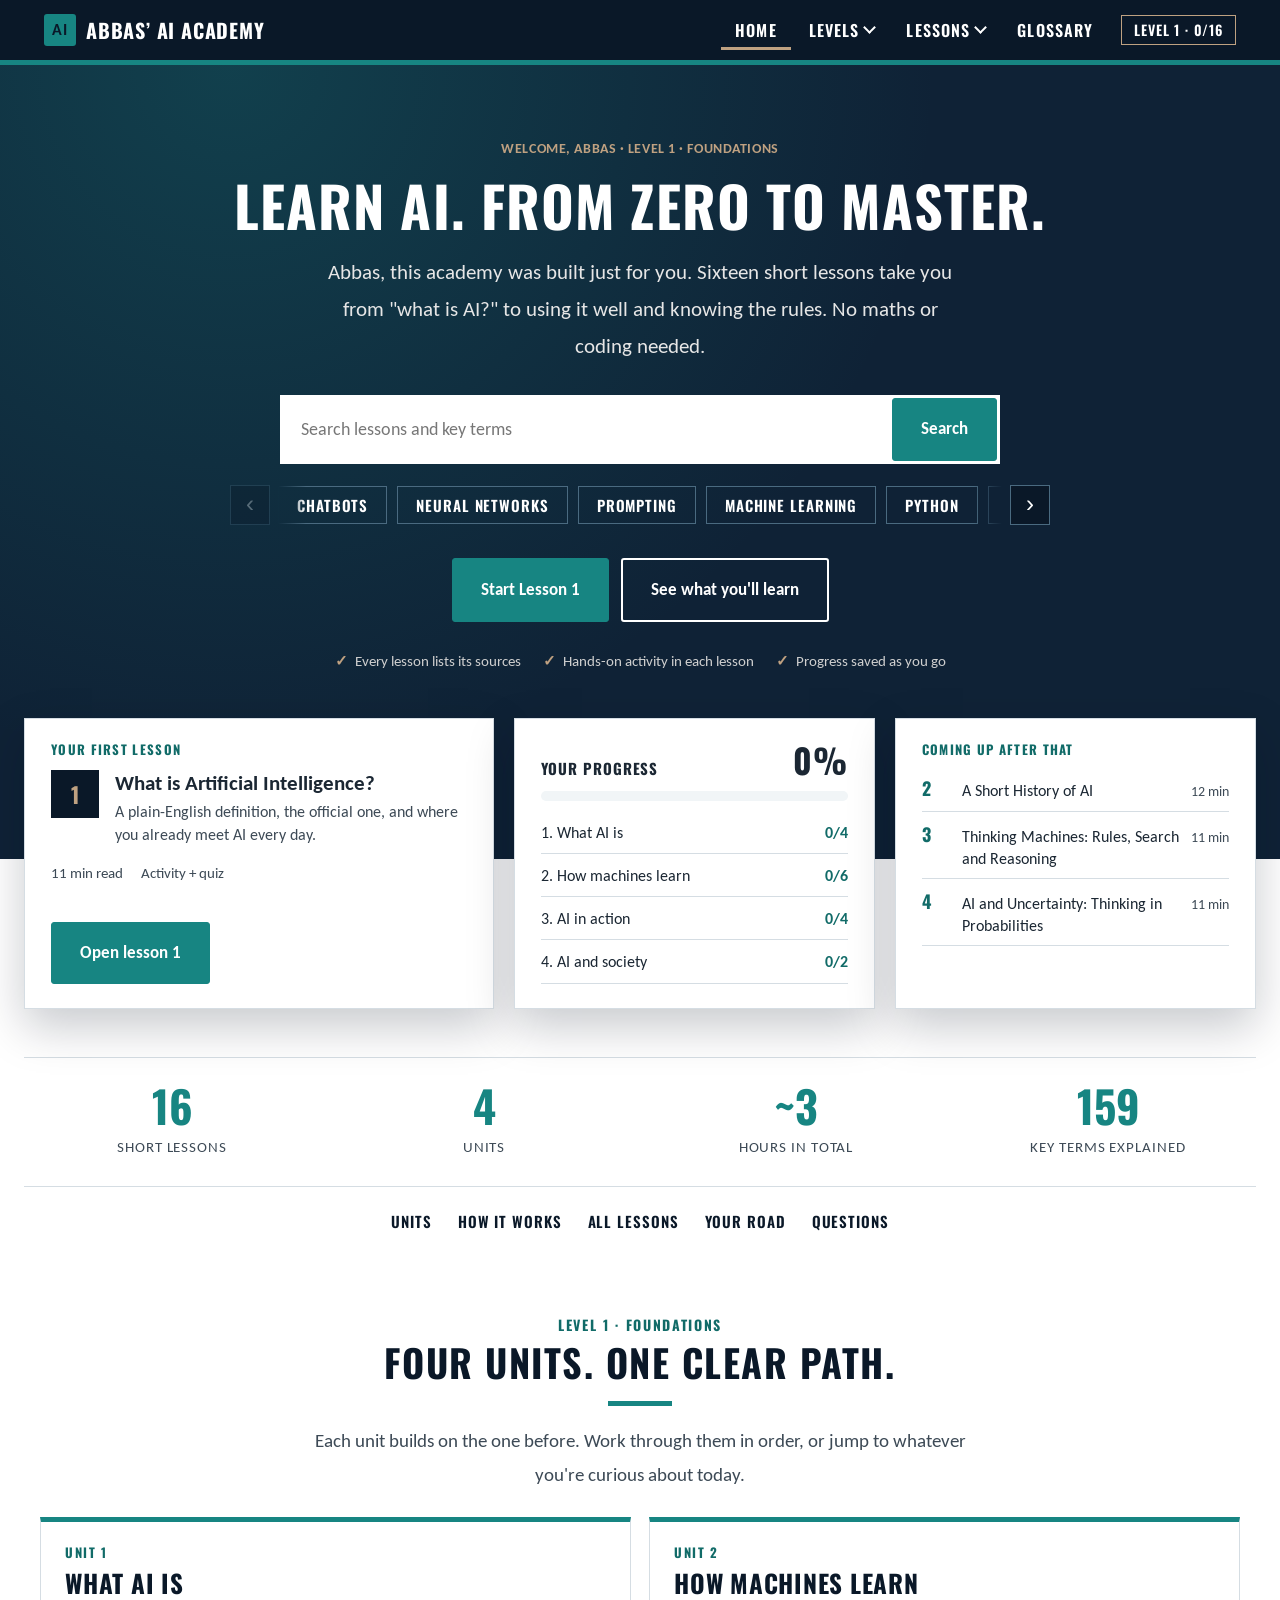
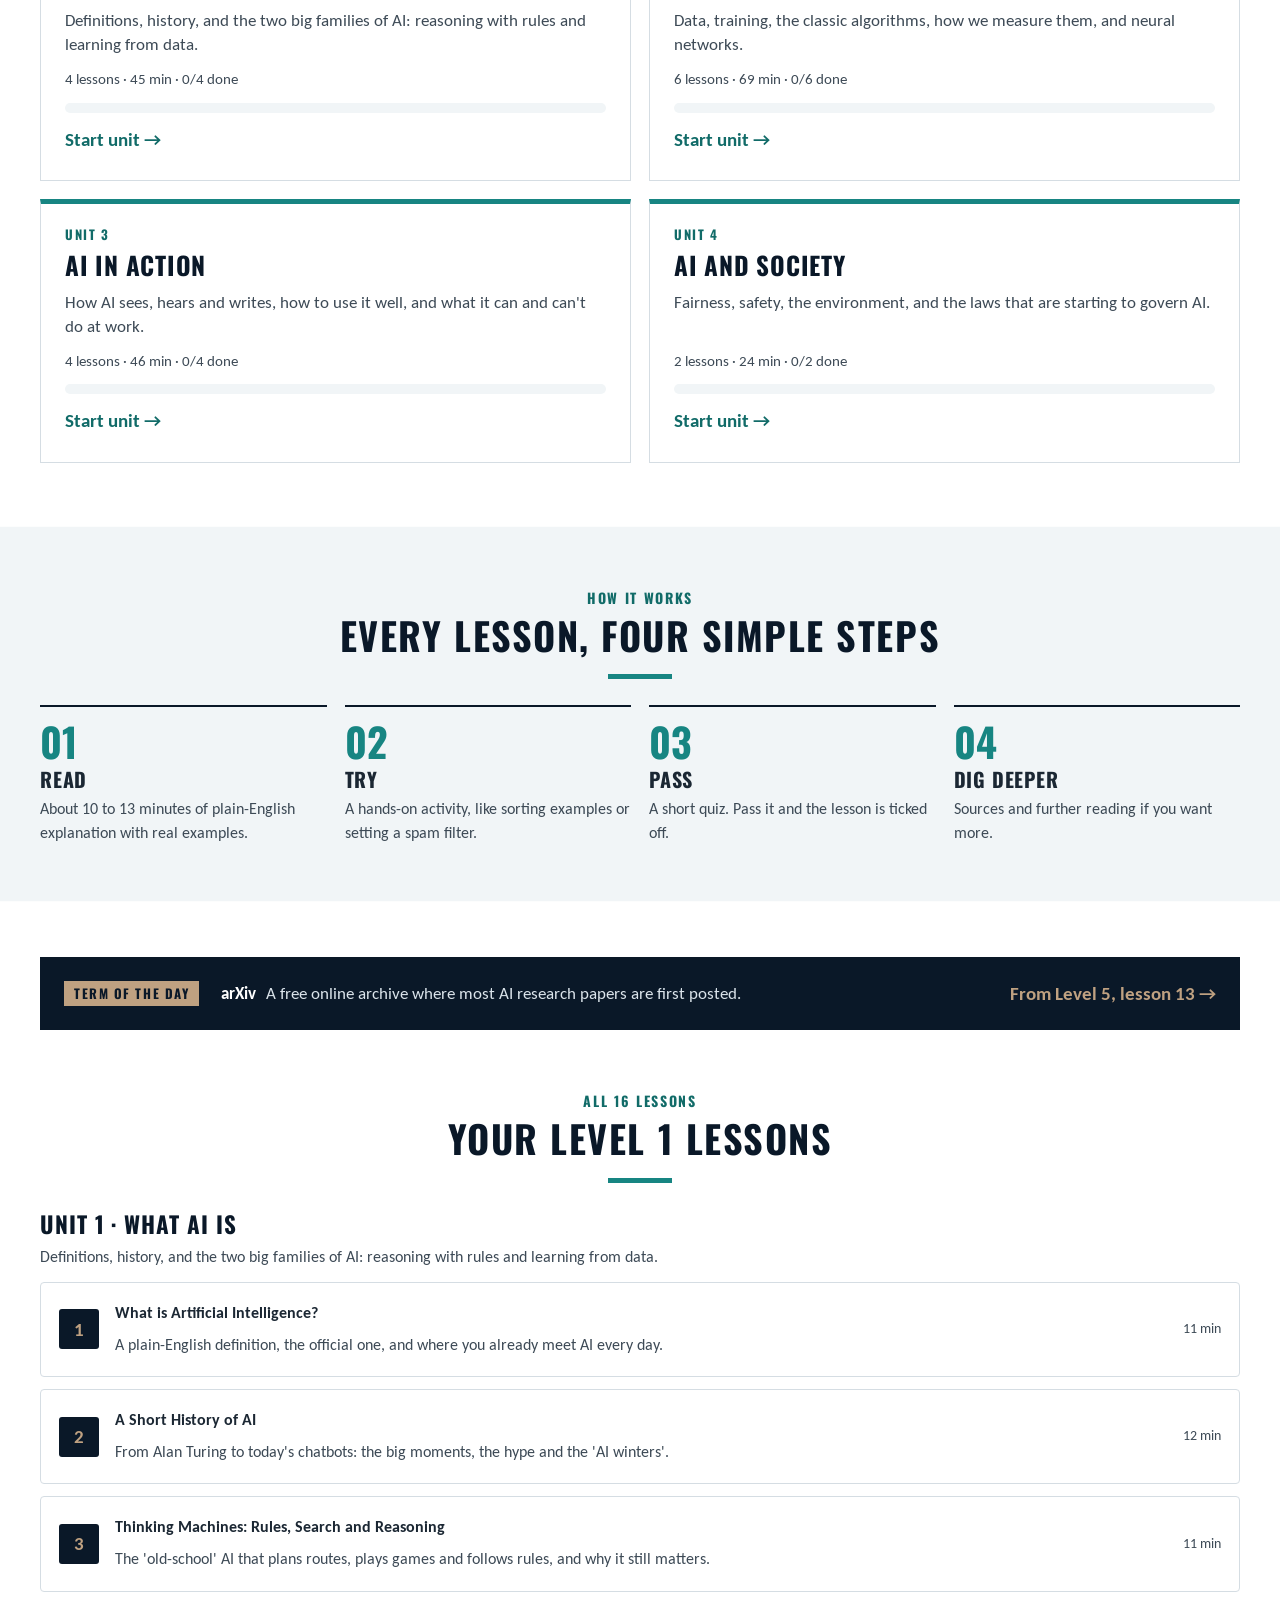
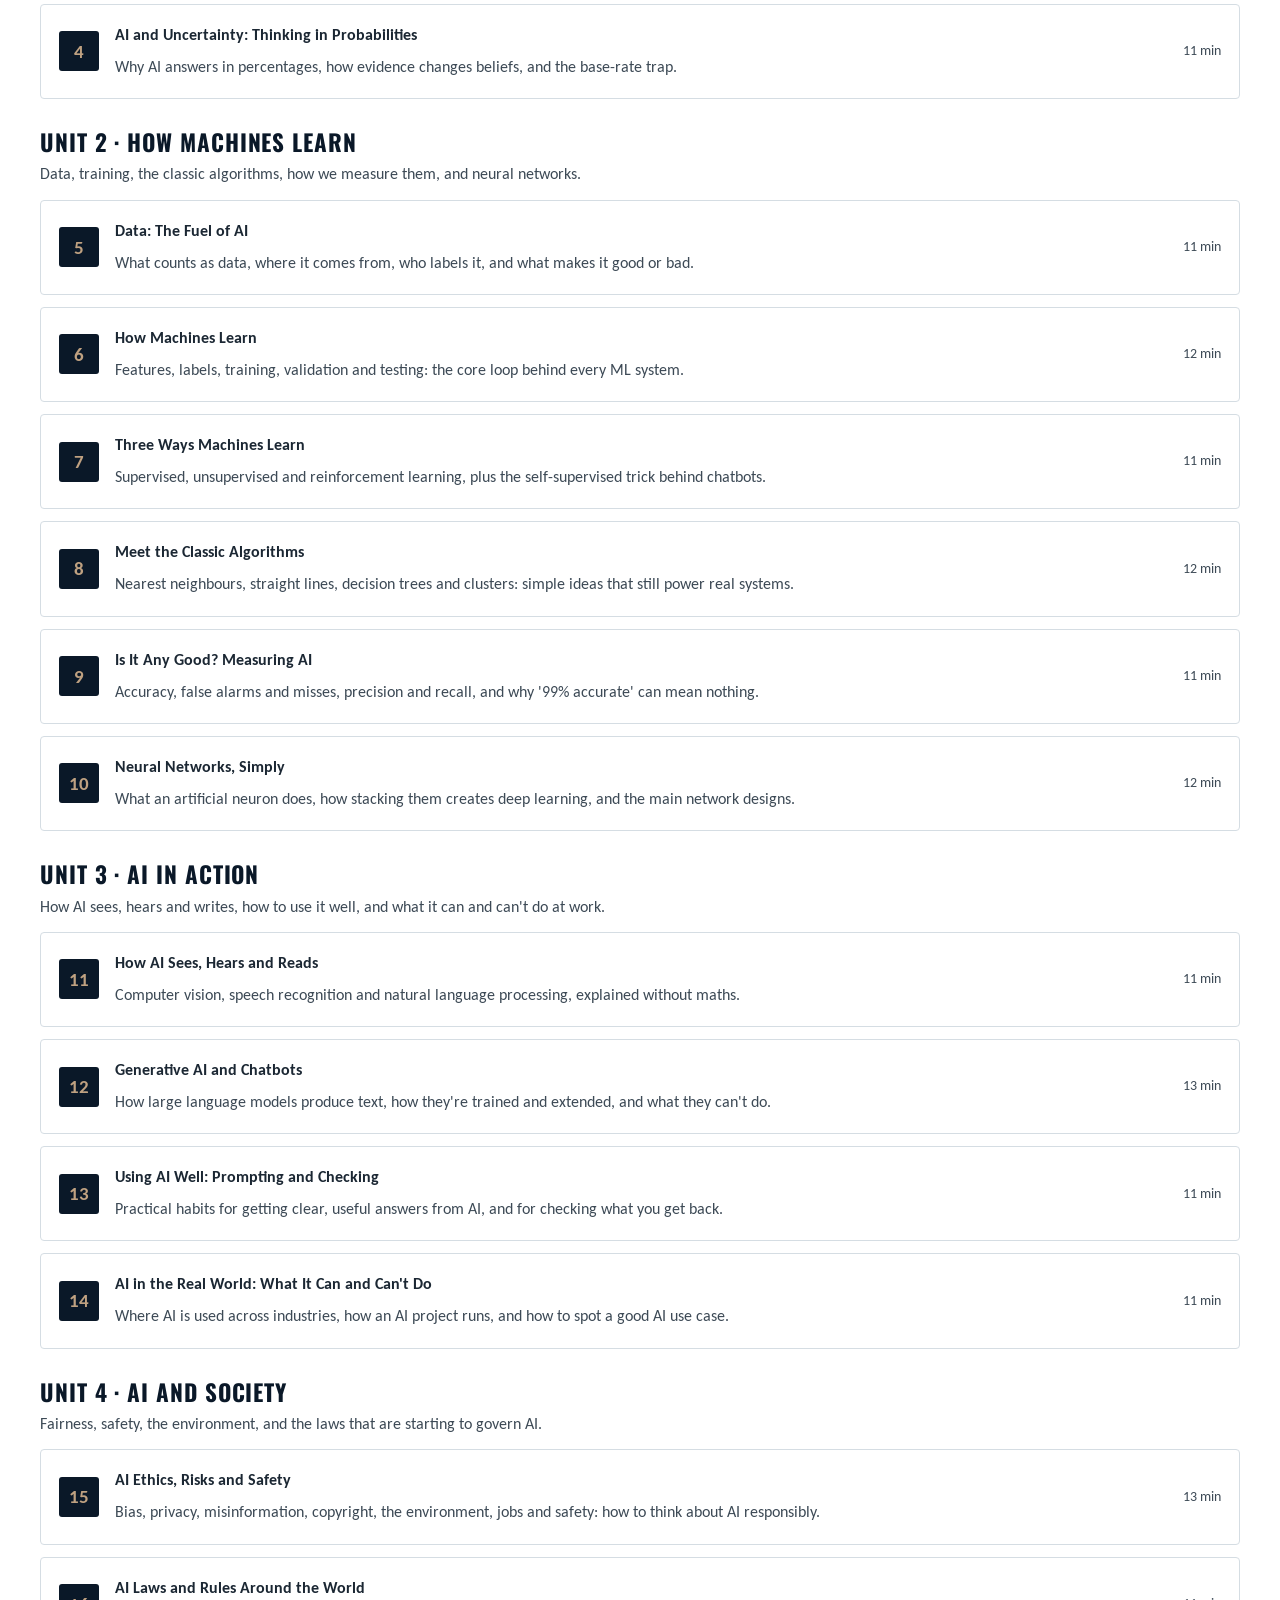
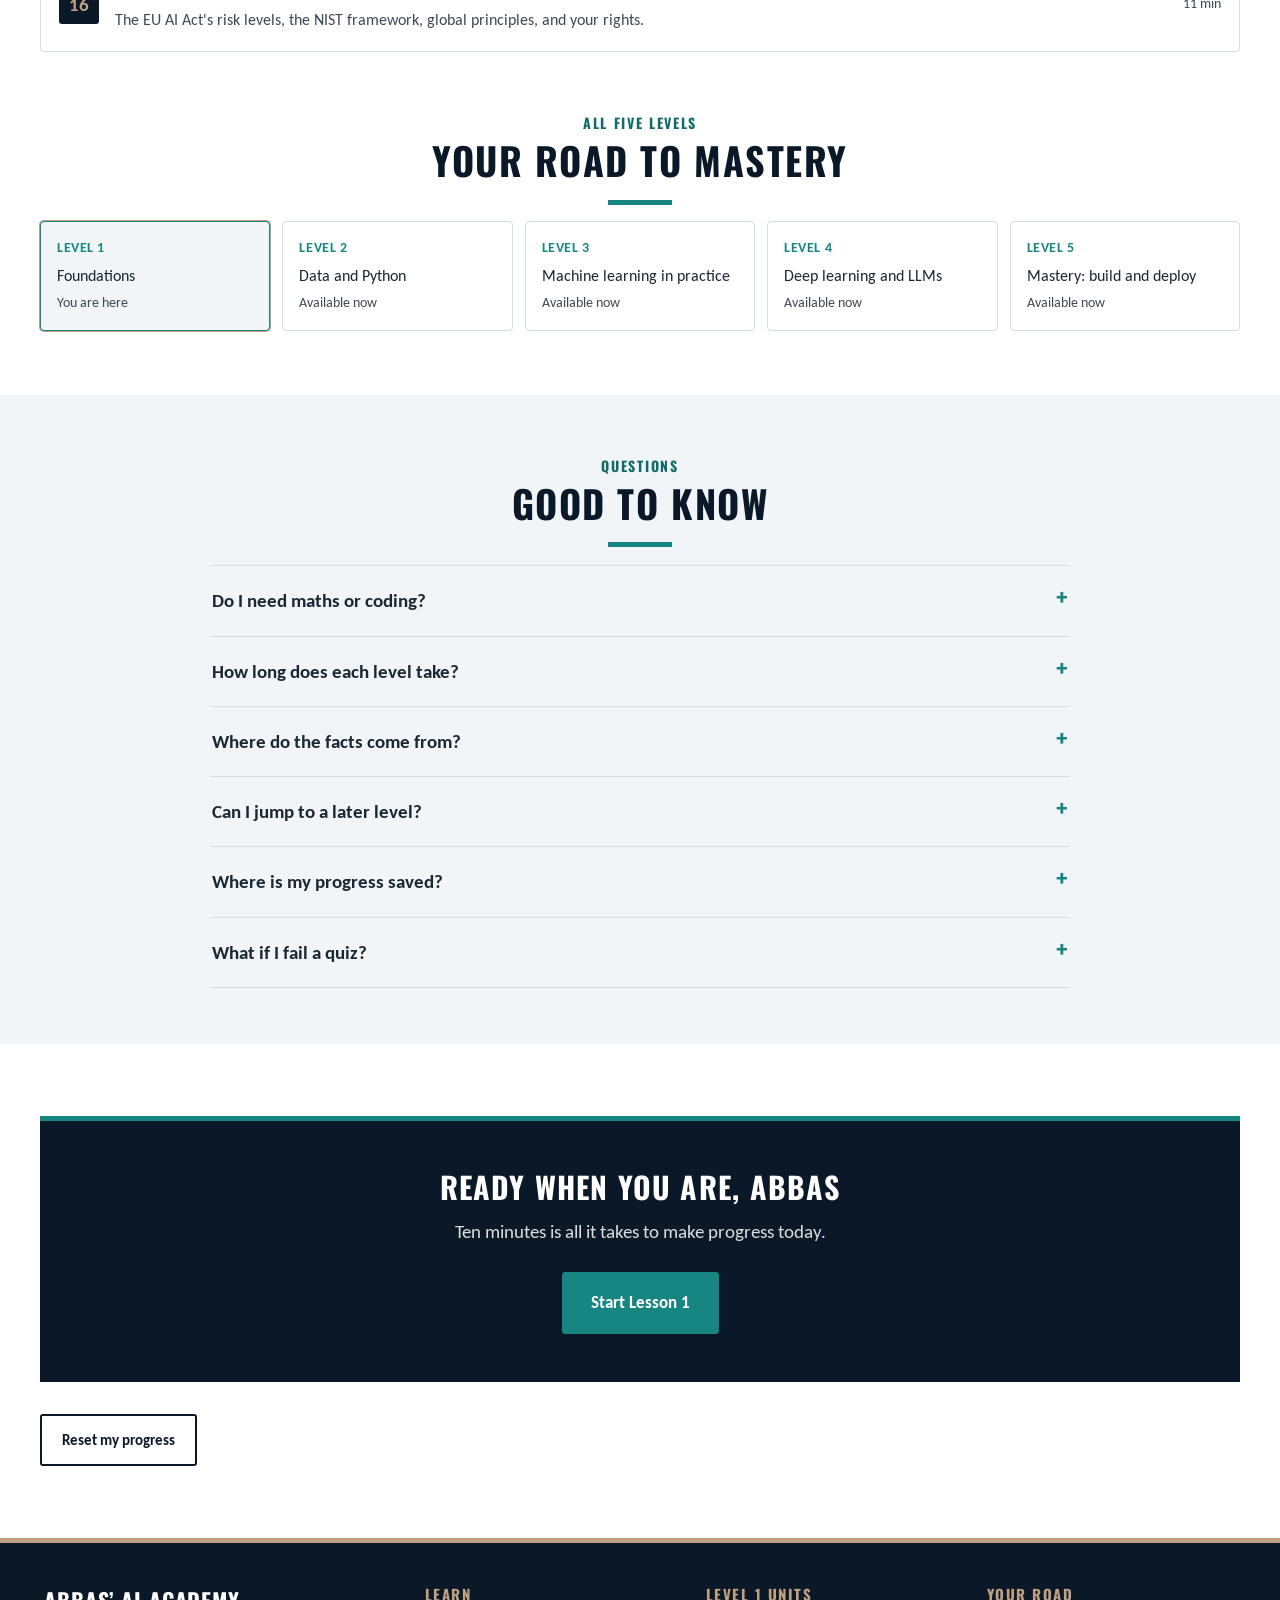
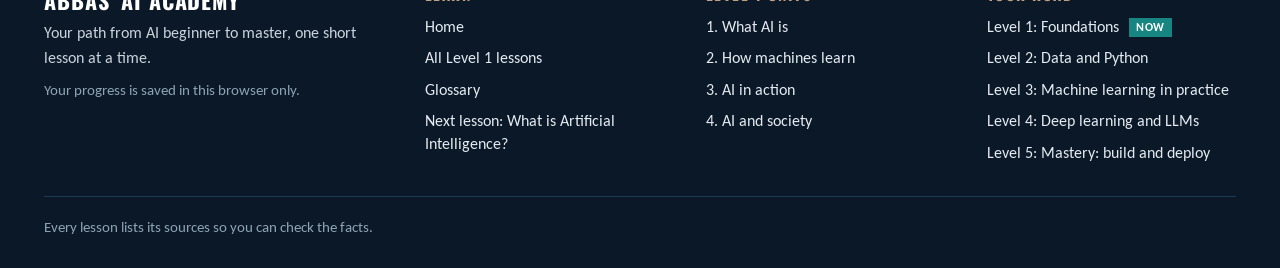
==== commit f4905641: "Add Level 5: Mastery, build and deploy (16 lessons) (#10) * Add Level 2: Data and Python (16 lessons" ====
--- a/index.html
+++ b/index.html
@@ -109,5 +109,6 @@
 <script src="assets/level2.js"></script>
 <script src="assets/level3.js"></script>
 <script src="assets/level4.js"></script>
+<script src="assets/level5.js"></script>
 <script src="assets/app.js"></script>
 </body></html>
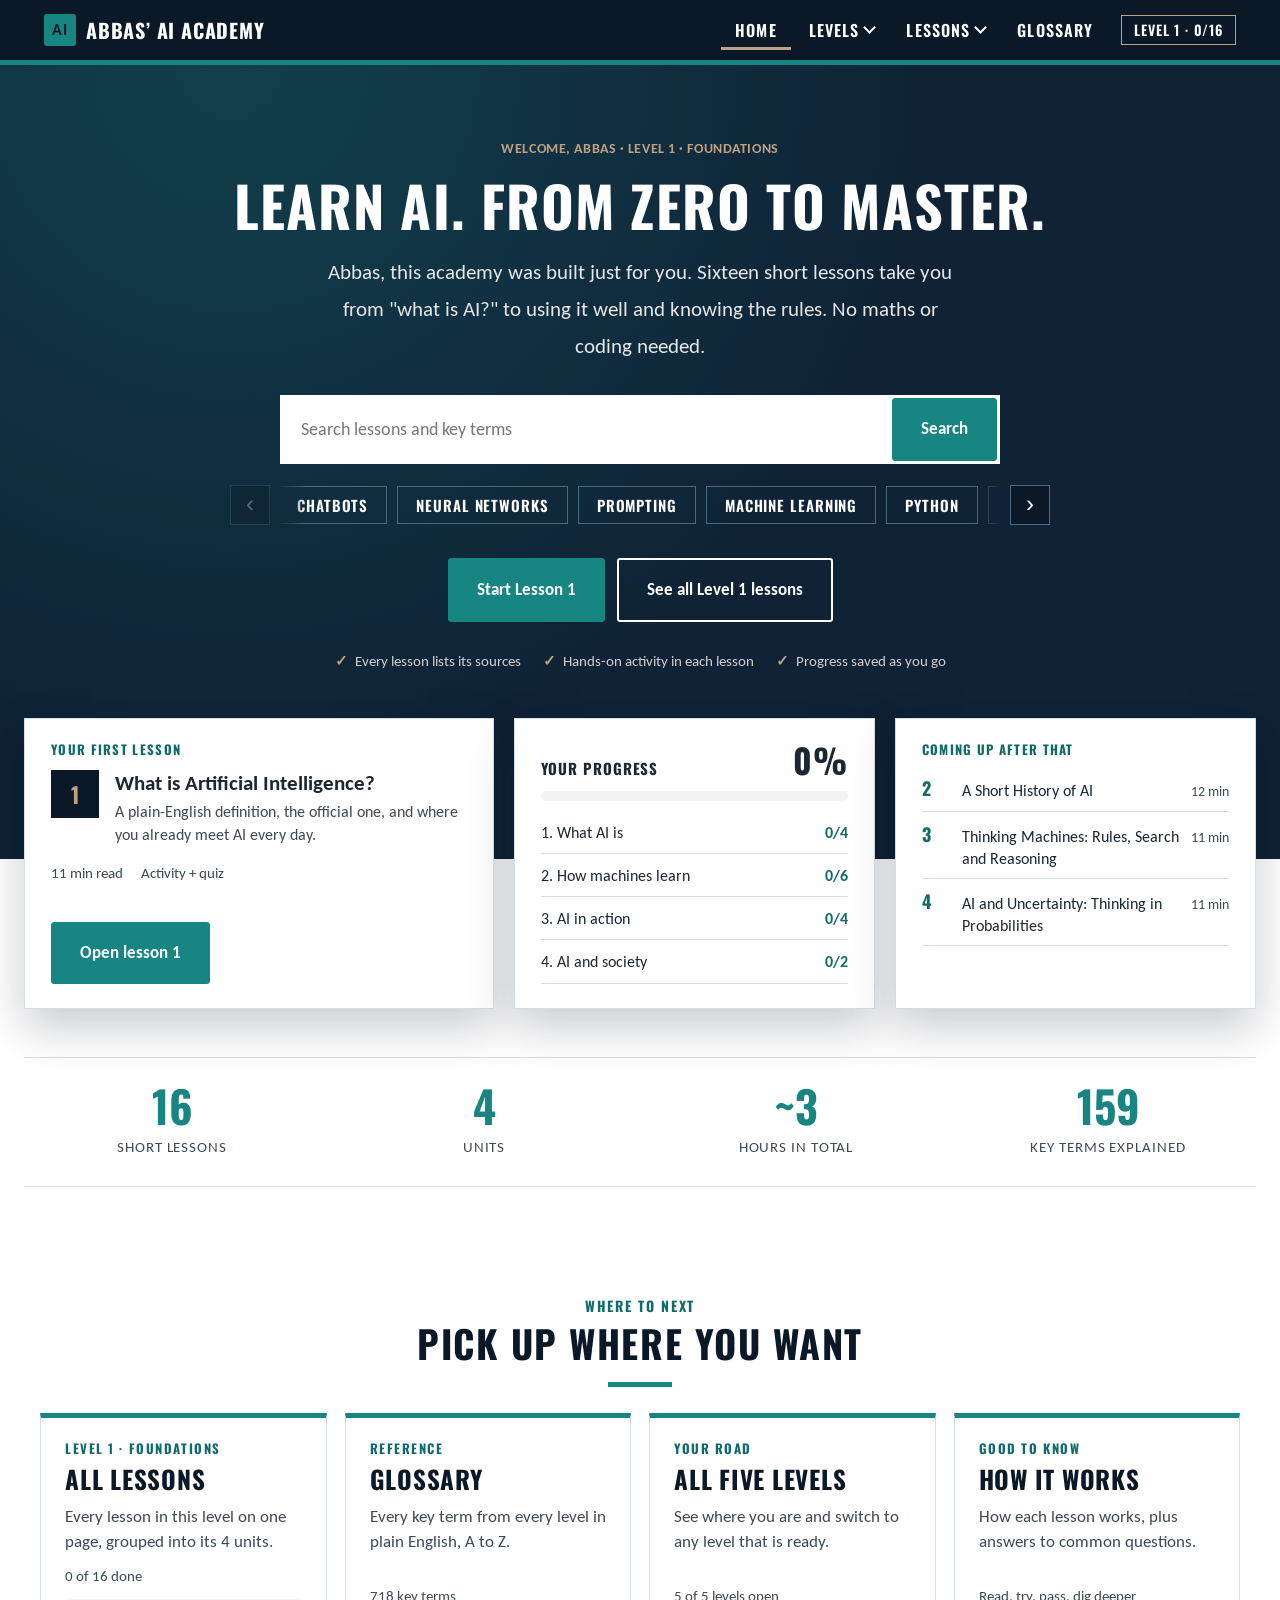
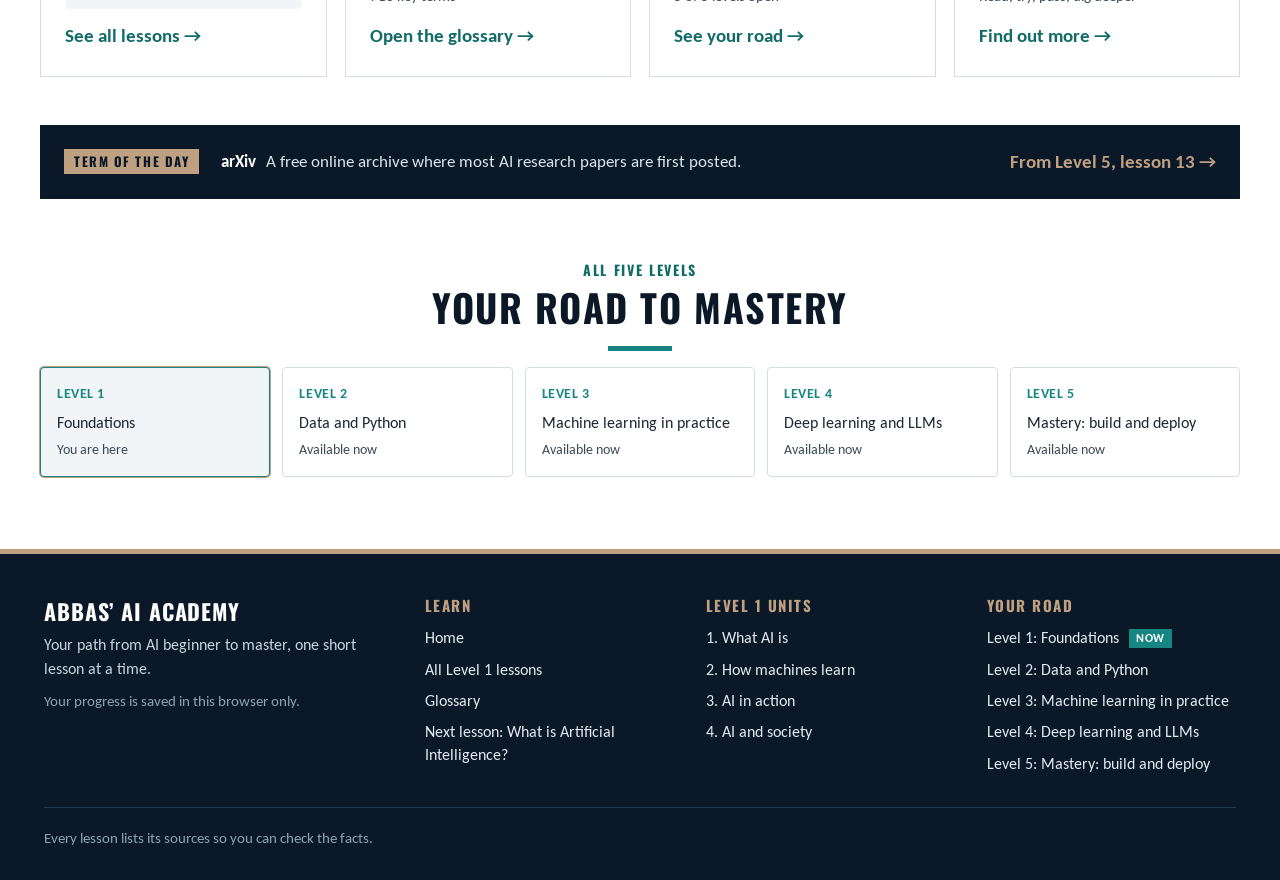
==== commit f32360b4: "Shorten home page to a summary with paths; move full lesson list to lessons.html Co-Authored-By: Cla" ====
--- a/index.html
+++ b/index.html
@@ -15,7 +15,7 @@
 <a class="skip" href="#main">Skip to content</a>
 <header class="site-header"><div class="wrap">
   <a class="brand" href="index.html"><span class="brand-mark">AI</span><span class="name">Abbas’ AI Academy</span></a>
-  <nav class="nav"><a href="index.html" class="active">Courses</a><a href="glossary.html">Glossary</a></nav>
+  <nav class="nav"><a href="index.html" class="active">Home</a><a href="lessons.html">Lessons</a><a href="glossary.html">Glossary</a></nav>
 </div></header>
 <section class="hero-band">
   <div class="hero-inner">
@@ -36,7 +36,7 @@
       <div class="search-results" id="hero-results" hidden></div>
       <div class="actions">
         <a class="btn" id="start-btn" href="lesson.html">Start Lesson 1</a>
-        <a class="btn secondary" href="#units">See what you'll learn</a>
+        <a class="btn secondary" id="all-btn" href="lessons.html">See all lessons</a>
       </div>
       <p class="hero-trust"><span>Every lesson lists its sources</span><span>Hands-on activity in each lesson</span><span>Progress saved as you go</span></p>
     </div>
@@ -45,36 +45,10 @@
 </section>
 <div class="stats-band"><dl class="stats" id="stats"></dl></div>
 <main class="wrap" id="main">
-  <nav class="jump" aria-label="On this page"><a href="#units">Units</a><a href="#how">How it works</a><a href="#lessons">All lessons</a><a href="#road">Your road</a><a href="#faq">Questions</a></nav>
-
-  <section id="units">
-    <span class="kicker" id="units-kicker">Level 1 · Foundations</span>
-    <h2 id="units-title">Four units. One clear path.</h2>
-    <p>Each unit builds on the one before. Work through them in order, or jump to whatever you're curious about today.</p>
-    <div class="unit-cards" id="unit-cards"></div>
-  </section>
-
-  <section id="how">
-    <span class="kicker">How it works</span>
-    <h2>Every lesson, four simple steps</h2>
-    <ol class="steps">
-      <li><b>Read</b><span>About 10 to 13 minutes of plain-English explanation with real examples.</span></li>
-      <li><b>Try</b><span>A hands-on activity, like sorting examples or setting a spam filter.</span></li>
-      <li><b>Pass</b><span>A short quiz. Pass it and the lesson is ticked off.</span></li>
-      <li><b>Dig deeper</b><span>Sources and further reading if you want more.</span></li>
-    </ol>
-  </section>
-
-  <section id="lessons">
-    <span class="kicker" id="lessons-kicker">All 16 lessons</span>
-    <h2 id="lessons-title">Your Level 1 lessons</h2>
-    <ol class="lesson-list" id="lesson-list"></ol>
-  </section>
-
-  <section class="cert" id="certificate" hidden>
-    <div class="big" id="cert-big">LEVEL 1</div>
-    <h2 style="margin-top:8px" id="cert-title">Well done, Abbas: Level 1 complete</h2>
-    <p id="cert-text">You've finished AI Foundations. You can explain what AI is, how it reasons and learns, how to judge whether it's any good, how chatbots and other AI tools work, and how to use AI responsibly and within the rules.</p>
+  <section id="paths">
+    <span class="kicker">Where to next</span>
+    <h2>Pick up where you want</h2>
+    <div class="unit-cards path-tiles" id="path-tiles"></div>
   </section>
 
   <section id="road">
@@ -82,27 +56,6 @@
     <h2>Your road to mastery</h2>
     <div class="levels" id="levels"></div>
   </section>
-
-  <section id="faq">
-    <span class="kicker">Questions</span>
-    <h2>Good to know</h2>
-    <div class="faq">
-      <details><summary>Do I need maths or coding?</summary><p>Not to start. Level 1 uses plain English and everyday examples. Python and maths begin gently, from zero, in Level 2, and every later level builds on what came before.</p></details>
-      <details><summary>How long does each level take?</summary><p>Level 1 is about three hours. Later levels are a little longer, about four to five hours each, because there is code to try. One lesson a day gets you through a level in just over two weeks.</p></details>
-      <details><summary>Where do the facts come from?</summary><p>Each lesson is written fresh and checked against respected courses, textbooks and official guidance, such as Elements of AI, Russell and Norvig, the OECD and the EU AI Act. Every lesson lists its sources at the end.</p></details>
-      <details><summary>Can I jump to a later level?</summary><p>Yes. Every level that is ready is open to you. Use "Your road to mastery" or the menu to switch levels. Starting in order is best, because each level builds on the one before.</p></details>
-      <details><summary>Where is my progress saved?</summary><p>In this browser on this device. If you switch device or clear your browser data, you'll start fresh.</p></details>
-      <details><summary>What if I fail a quiz?</summary><p>Nothing bad happens. Re-read the lesson and try again as many times as you like.</p></details>
-    </div>
-  </section>
-
-  <section class="cta-band">
-    <h2>Ready when you are, Abbas</h2>
-    <p>Ten minutes is all it takes to make progress today.</p>
-    <a class="btn" id="cta-btn" href="lesson.html">Start Lesson 1</a>
-  </section>
-
-  <p style="margin-top:32px"><button class="btn secondary" type="button" id="reset">Reset my progress</button></p>
 </main>
 <footer class="site-footer" id="site-footer"></footer>
 <script src="assets/lessons.js"></script>
--- a/assets/style.css
+++ b/assets/style.css
@@ -758,3 +758,18 @@
 .att-word small { font-size: 11px; color: var(--muted); font-variant-numeric: tabular-nums; }
 .att-word.att-focus { outline: 2px solid var(--accent); outline-offset: 1px; }
 .noise-grid { max-width: 240px; background: var(--surface); }
+
+/* =====================================================================
+   Short home page (summary + paths) and the separate "All lessons" page
+   ===================================================================== */
+body[data-page="lessons"] main.wrap { max-width: 1240px; margin-top: 8px; }
+@media (min-width: 1500px) { body[data-page="lessons"] .unit-cards { grid-template-columns: repeat(4, 1fr); } }
+body[data-page="lessons"] #how, body[data-page="lessons"] #faq { background: var(--surface-2); box-shadow: 0 0 0 100vmax var(--surface-2); clip-path: inset(0 -100vmax); padding-bottom: 56px; margin-top: 64px; }
+body[data-page="lessons"] #lessons .lesson-list { max-width: 900px; margin-left: auto; margin-right: auto; }
+.path-tiles { grid-template-columns: repeat(4, 1fr); }
+@media (max-width: 1100px) { .path-tiles { grid-template-columns: 1fr 1fr; } }
+@media (max-width: 640px) { .path-tiles { grid-template-columns: 1fr; } }
+.path-tile { grid-template-rows: auto auto 1fr auto auto auto; }
+.path-tile:not(:has(.bar)) { grid-template-rows: auto auto 1fr auto auto; }
+body[data-page="home"] #paths { margin-top: 40px; }
+body[data-page="home"] .term-strip { margin-top: 48px; }
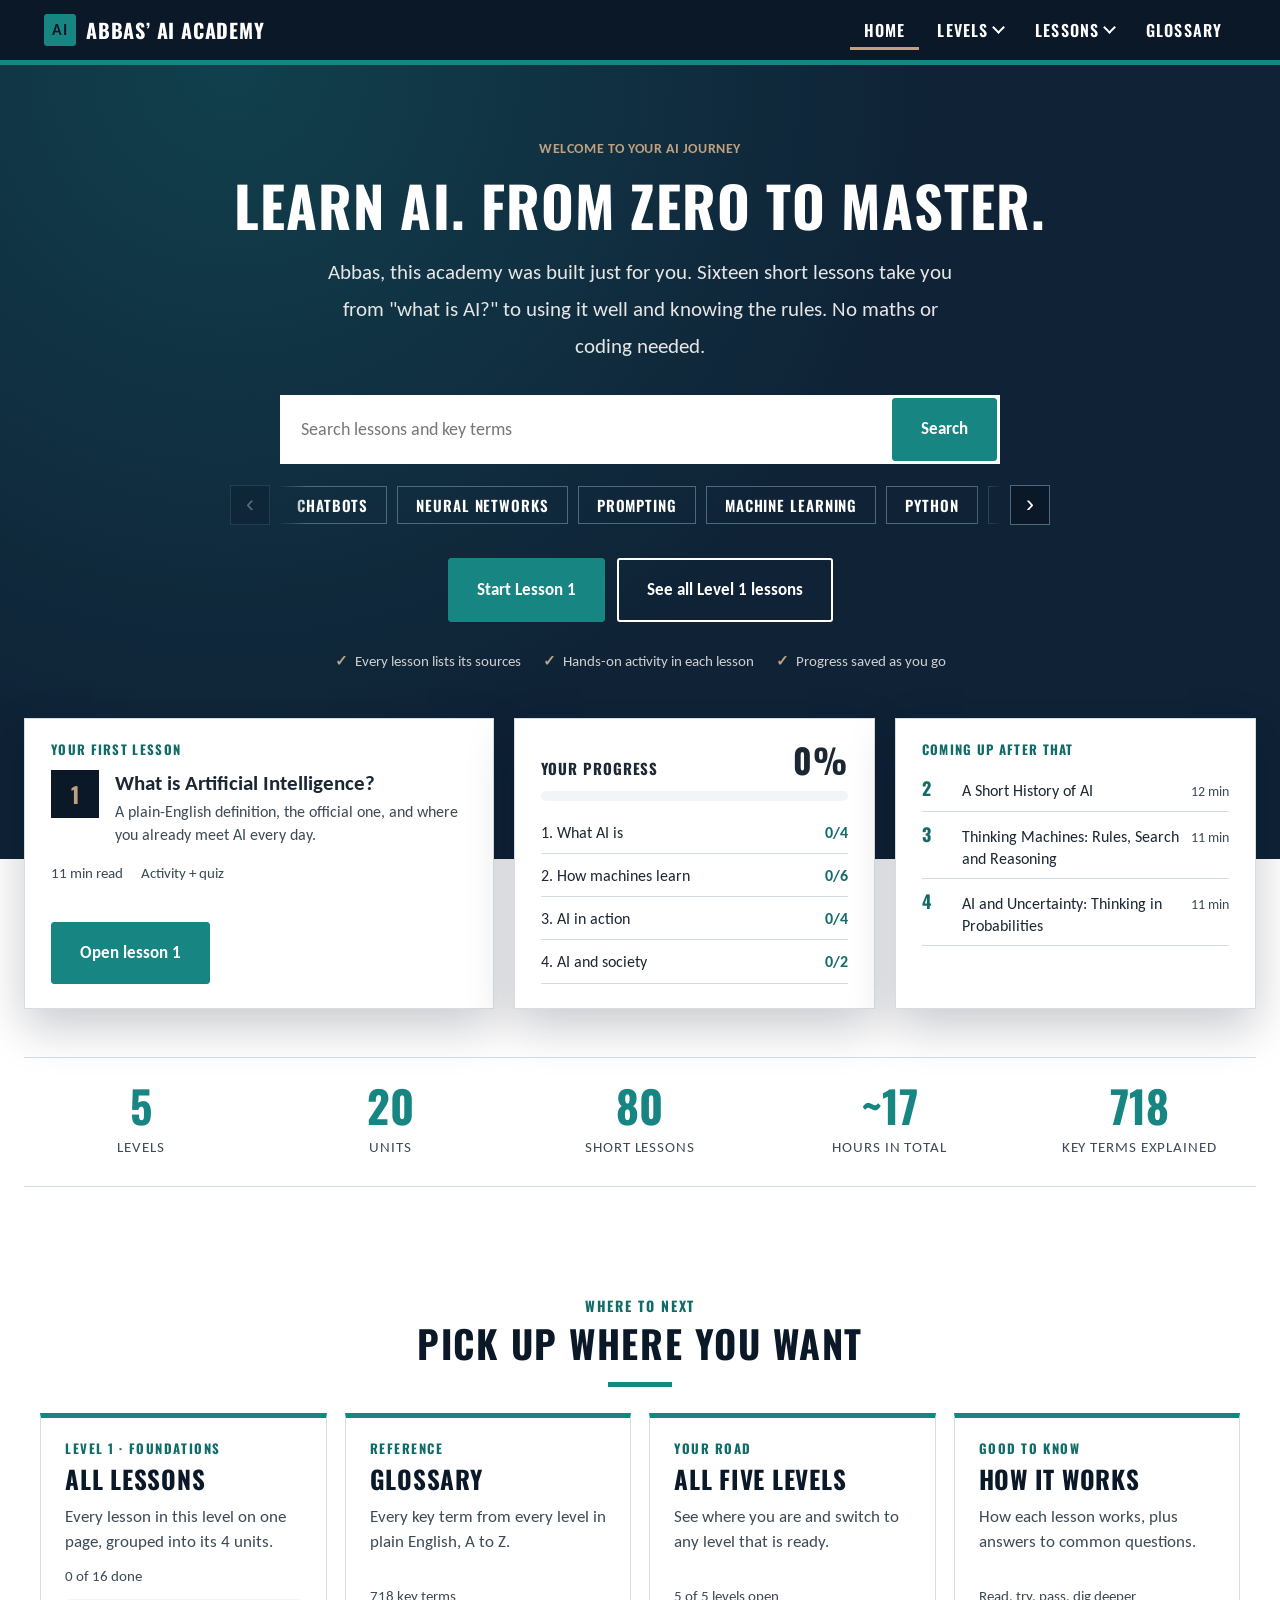
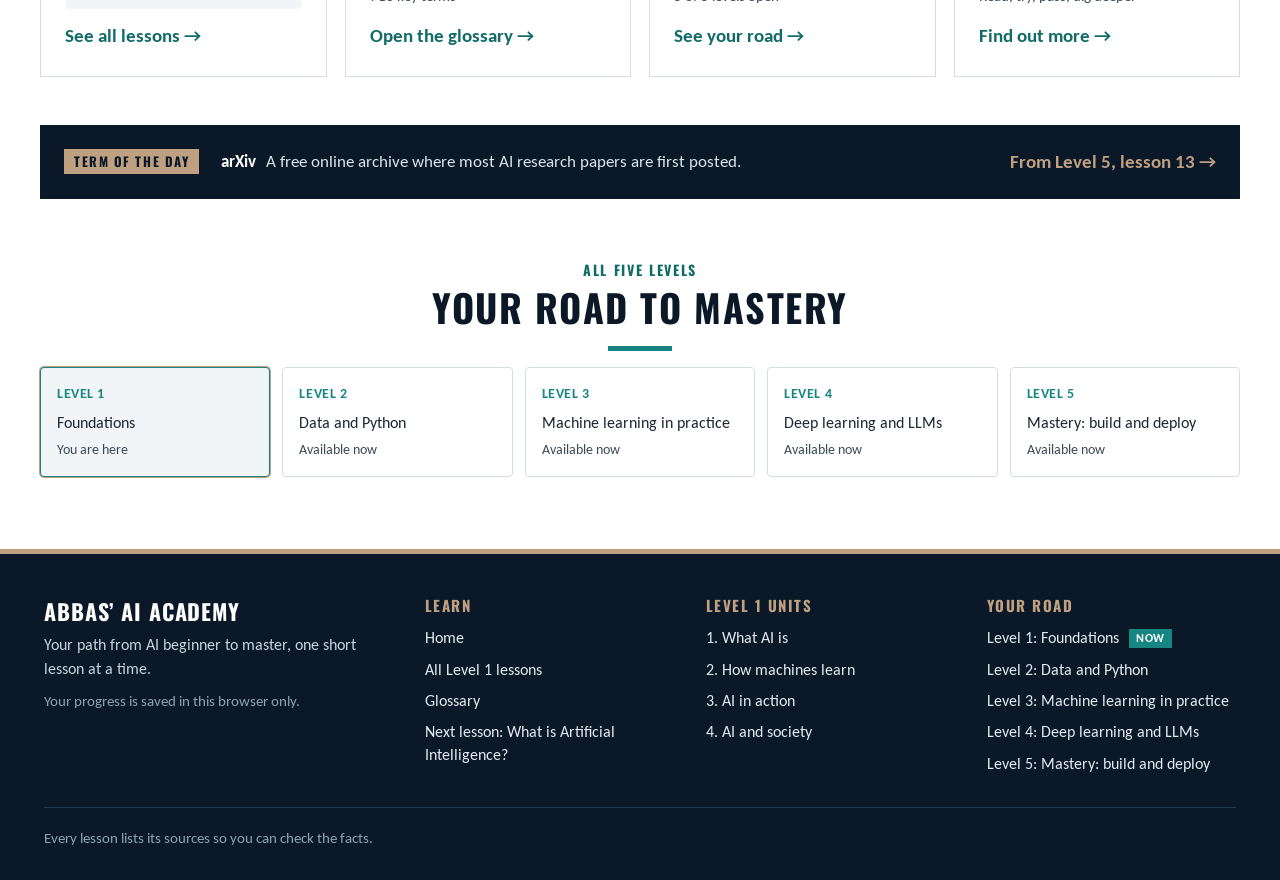
==== commit a7d00826: "Home: course-wide numbers, new welcome line, level badge only inside a level Co-Authored-By: Claude " ====
--- a/index.html
+++ b/index.html
@@ -20,7 +20,7 @@
 <section class="hero-band">
   <div class="hero-inner">
     <div class="hero-copy">
-      <span class="eyebrow" id="hero-eyebrow">Welcome, Abbas · Level 1 · Foundations</span>
+      <span class="eyebrow" id="hero-eyebrow">Welcome to your AI Journey</span>
       <h1>Learn AI. From zero to master.</h1>
       <p class="lead" id="hero-lead">Abbas, this academy was built just for you. Sixteen short lessons take you from "what is AI?" to using it well and knowing the rules. No maths or coding needed.</p>
       <form class="hero-search" id="hero-search" role="search" autocomplete="off">
--- a/assets/style.css
+++ b/assets/style.css
@@ -773,3 +773,5 @@
 .path-tile:not(:has(.bar)) { grid-template-rows: auto auto 1fr auto auto; }
 body[data-page="home"] #paths { margin-top: 40px; }
 body[data-page="home"] .term-strip { margin-top: 48px; }
+.stats { grid-template-columns: repeat(5, 1fr); }
+@media (max-width: 640px) { .stats { grid-template-columns: repeat(2, 1fr); } .stats > div:last-child { grid-column: 1 / -1; } }
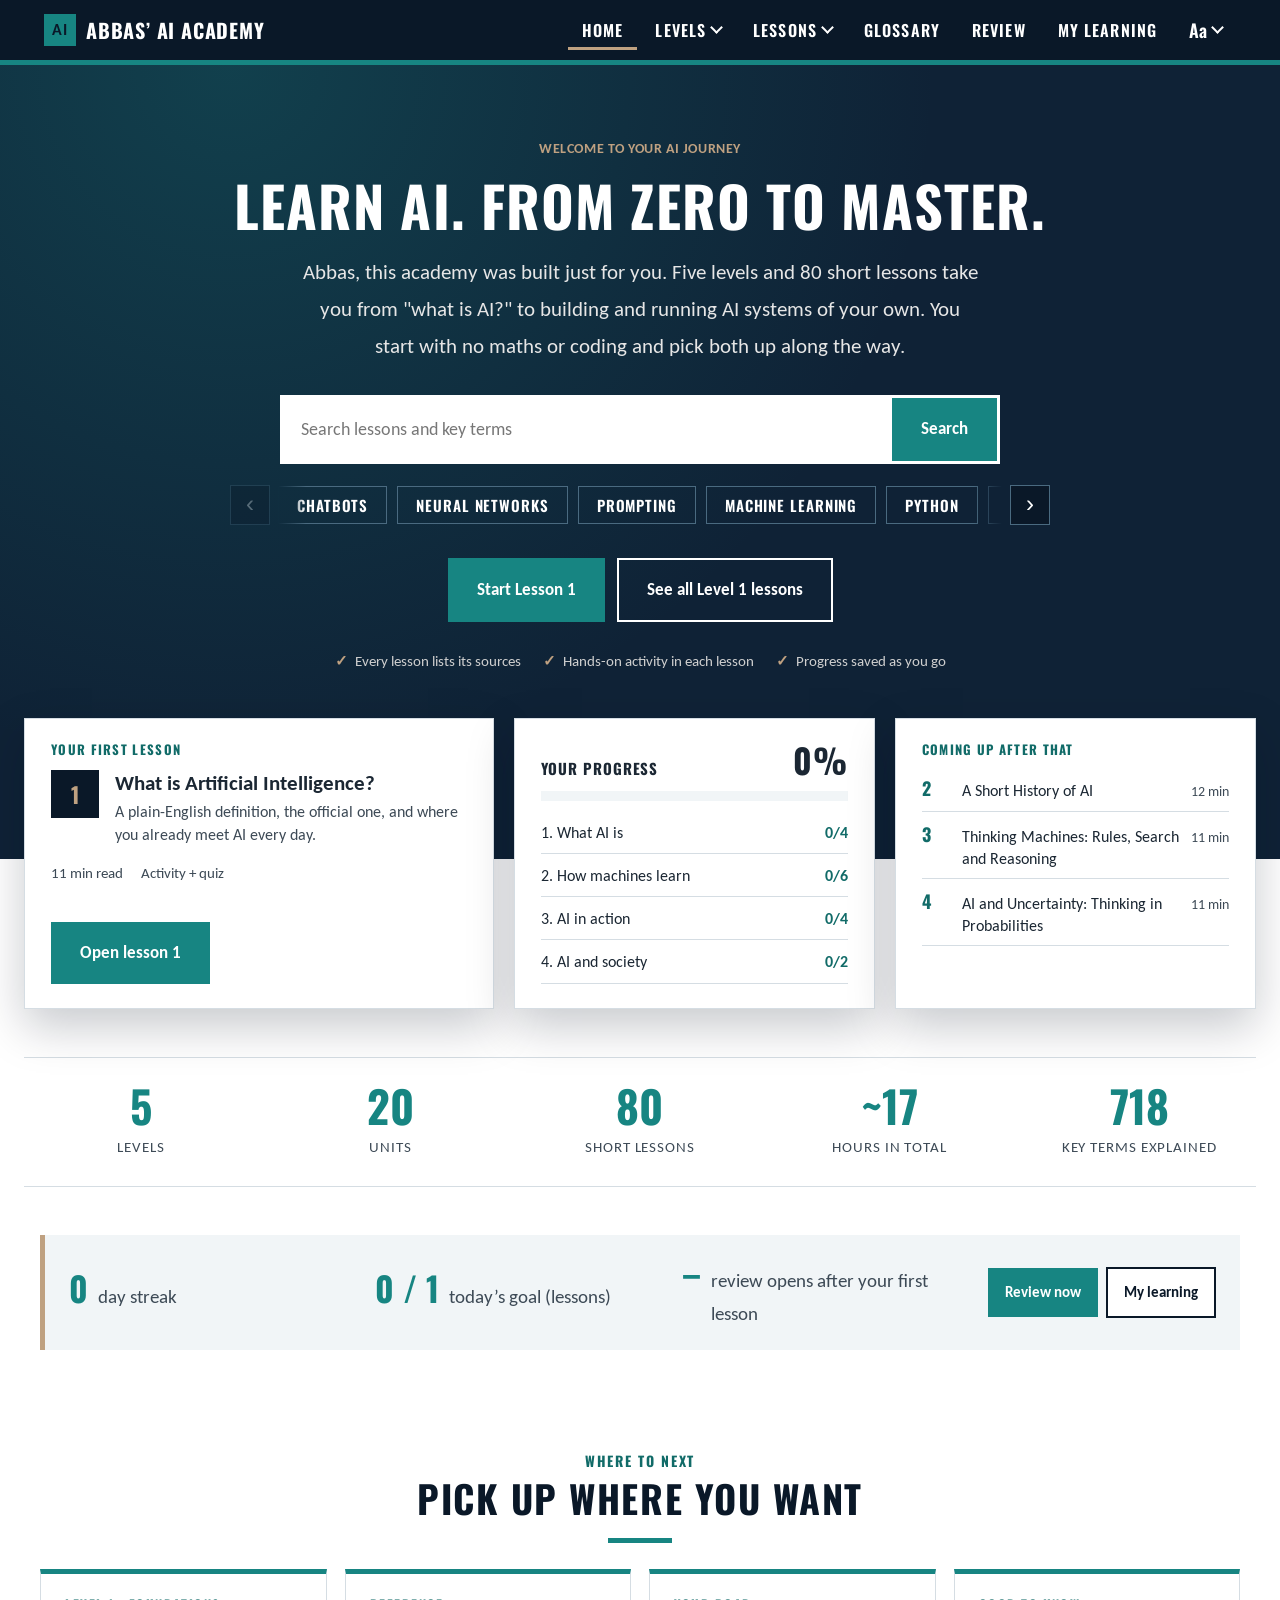
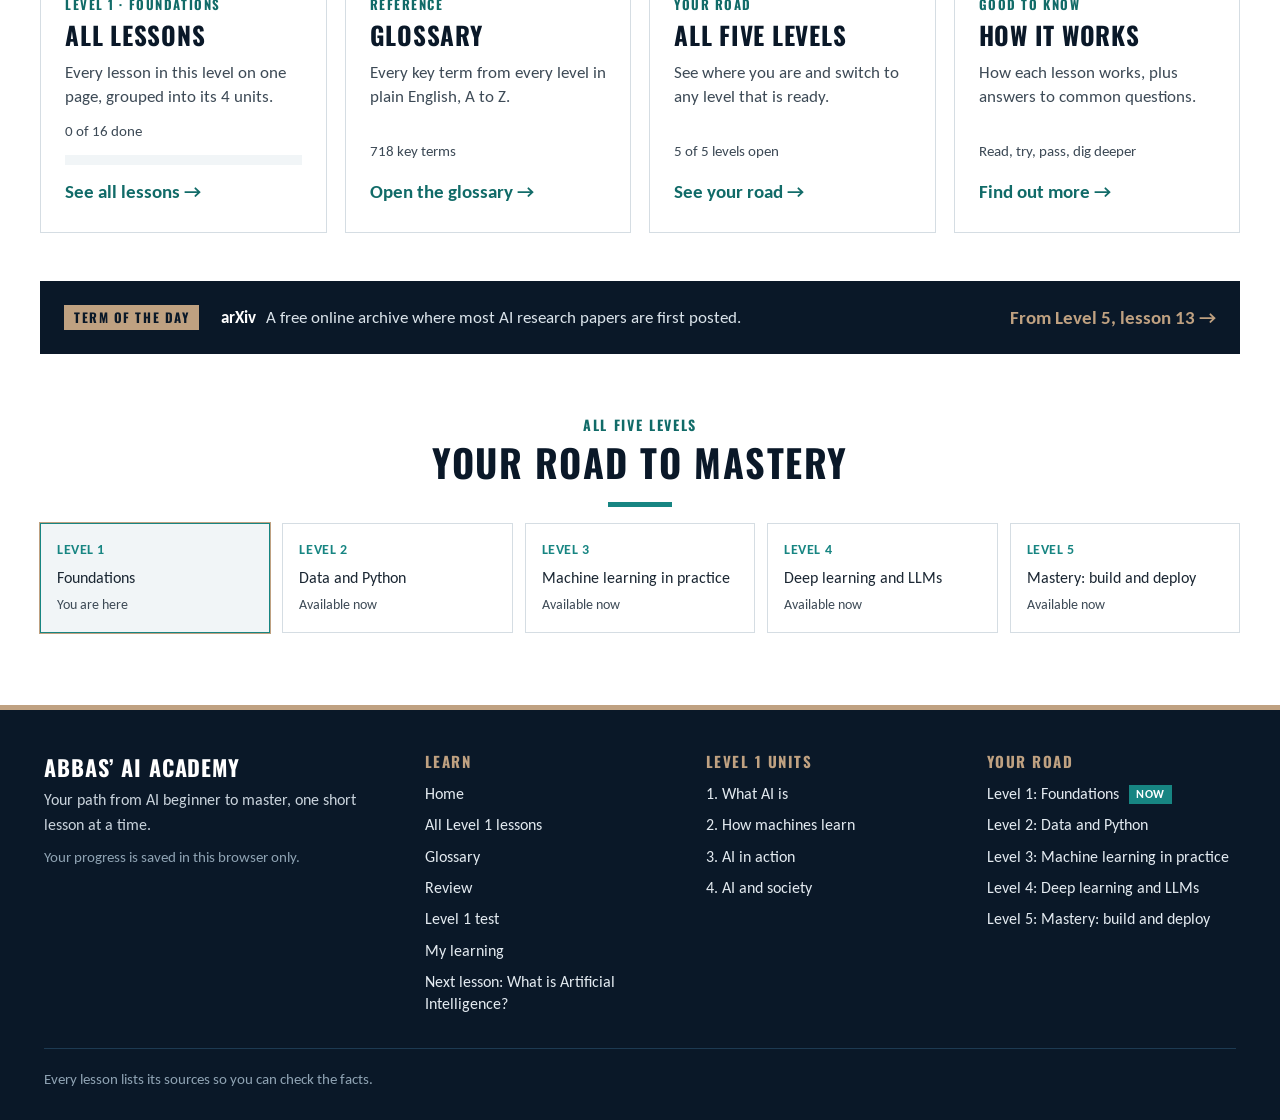
==== commit a14b516a: "Site check fixes: shuffle quiz options, course-wide intro, accurate hours, lesson back links, EU AI " ====
--- a/index.html
+++ b/index.html
@@ -22,7 +22,7 @@
     <div class="hero-copy">
       <span class="eyebrow" id="hero-eyebrow">Welcome to your AI Journey</span>
       <h1>Learn AI. From zero to master.</h1>
-      <p class="lead" id="hero-lead">Abbas, this academy was built just for you. Sixteen short lessons take you from "what is AI?" to using it well and knowing the rules. No maths or coding needed.</p>
+      <p class="lead" id="hero-lead">Abbas, this academy was built just for you. Five levels and 80 short lessons take you from "what is AI?" to building and running AI systems of your own. You start with no maths or coding and pick both up along the way.</p>
       <form class="hero-search" id="hero-search" role="search" autocomplete="off">
         <label class="sr-only" for="hero-q">Search lessons and key terms</label>
         <input id="hero-q" type="search" placeholder="Search lessons and key terms">
--- a/assets/style.css
+++ b/assets/style.css
@@ -775,3 +775,129 @@
 body[data-page="home"] .term-strip { margin-top: 48px; }
 .stats { grid-template-columns: repeat(5, 1fr); }
 @media (max-width: 640px) { .stats { grid-template-columns: repeat(2, 1fr); } .stats > div:last-child { grid-column: 1 / -1; } }
+
+/* =====================================================================
+   Extras: review, level tests, certificates, streak, notes, save codes,
+   comfort settings (text size, dark mode) and read aloud
+   ===================================================================== */
+.tn-display { position: relative; }
+.tn-display .tn-btn { font-size: 18px; text-transform: none; letter-spacing: 0; }
+.dd-display { left: auto; right: 0; width: 300px; padding: 16px 18px 18px; }
+.seg { display: flex; flex-wrap: wrap; gap: 6px; margin-bottom: 14px; }
+.seg button, .rv-choose button { border: 1px solid var(--border); background: var(--surface); color: var(--text); padding: 8px 12px; font: inherit; font-size: 15px; cursor: pointer; }
+.seg button:hover, .rv-choose button:hover:not(:disabled) { border-color: var(--accent); }
+.seg button.on, .rv-choose button.on { background: var(--accent); border-color: var(--accent); color: #fff; font-weight: 700; }
+.rv-choose button:disabled { opacity: .5; cursor: default; }
+.drawer-display { padding: 18px 20px 28px; }
+.drawer-display .tn-btn { display: none; }
+.drawer-display .dd { display: block; position: static; width: auto; border-top: 0; box-shadow: none; background: transparent; padding: 0; }
+.drawer-display .dd-head { color: var(--gold); }
+.drawer-display .seg button { background: transparent; color: #fff; border-color: var(--chip-line); }
+.drawer-display .seg button.on { background: var(--accent); border-color: var(--accent); }
+
+.rv-panel { margin-top: 8px; }
+.rv-choose { display: flex; flex-wrap: wrap; align-items: center; gap: 8px; margin: 18px 0 8px; justify-content: center; }
+.rv-choose > span { font-weight: 700; margin-right: 4px; }
+.rv-note { text-align: center !important; color: var(--muted); }
+.rv-stats { grid-template-columns: repeat(3, 1fr) !important; margin: 24px 0; }
+@media (max-width: 640px) { .rv-stats { grid-template-columns: repeat(3, 1fr) !important; } .rv-stats > div:last-child { grid-column: auto; } .rv-stats dt { font-size: 30px; } }
+.rv-go { text-align: center !important; margin-top: 24px; display: flex; flex-wrap: wrap; gap: 10px; justify-content: center; }
+.rv-top { display: flex; justify-content: space-between; font-weight: 700; color: var(--muted); margin-top: 8px; }
+.rv-q { margin-top: 22px; }
+.rv-ask { font-size: 22px; margin: 0 0 4px; }
+.rv-from { color: var(--muted); font-size: 15px; margin: 0 0 14px; }
+.rv-opts { display: grid; gap: 10px; }
+.rv-opts .opt { text-align: left; }
+.rv-after .btn { margin-top: 16px; }
+
+.certificate-card { margin: 24px auto; max-width: 720px; background: #fff; color: #0A1828; text-align: center; padding: 44px 32px; border: 3px solid var(--gold); outline: 1px solid var(--gold); outline-offset: -12px; }
+.certificate-card p { text-align: center !important; margin: 0; }
+.cc-top { font: 700 15px/1 Oswald, sans-serif; letter-spacing: .2em; text-transform: uppercase; color: var(--accent-text); margin-bottom: 26px !important; }
+.cc-small { color: #3d4a56; font-style: italic; }
+.cc-name { font: 700 48px/1.1 Oswald, sans-serif; text-transform: uppercase; letter-spacing: .04em; margin: 8px 0 12px !important; color: #0A1828; }
+.cc-level { font: 700 26px/1.2 Oswald, sans-serif; text-transform: uppercase; color: var(--accent-text); margin: 8px 0 12px !important; }
+.cc-date { margin-top: 22px !important; border-top: 1px solid var(--gold); display: inline-block; padding-top: 8px; font-weight: 700; }
+@media print {
+  body.printing-cert * { visibility: hidden !important; }
+  body.printing-cert .certificate-card.print-me, body.printing-cert .certificate-card.print-me * { visibility: visible !important; }
+  body.printing-cert .certificate-card.print-me { position: fixed; inset: 40px; margin: 0; max-width: none; display: flex; flex-direction: column; justify-content: center; }
+}
+
+.day-row { display: grid; grid-template-columns: repeat(14, 1fr); gap: 4px; margin: 8px 0 4px; }
+.day { display: grid; place-items: center; padding: 8px 0; border: 1px solid var(--border); font-size: 13px; color: var(--muted); }
+.day b { font: 700 11px/1 Oswald, sans-serif; text-transform: uppercase; letter-spacing: .06em; }
+.day.on { background: var(--gold); border-color: var(--gold); color: #0A1828; }
+.day.today { outline: 2px solid var(--accent); outline-offset: -2px; }
+@media (max-width: 640px) { .day-row { grid-template-columns: repeat(7, 1fr); } }
+body[data-page="me"] main > section { margin-top: 56px; }
+.notes-list { list-style: none; padding: 0; display: grid; gap: 12px; }
+.notes-list li { border: 1px solid var(--border); border-left: 4px solid var(--gold); padding: 14px 18px; background: var(--surface); }
+.notes-list a { display: block; text-decoration: none; }
+.notes-list p { margin: 6px 0 0; }
+.nl-tag { display: block; font: 700 12.5px/1.2 Oswald, sans-serif; text-transform: uppercase; letter-spacing: .1em; color: var(--accent-text); }
+.test-links { list-style: none; padding: 0; margin-top: 20px; }
+.test-links li { display: flex; justify-content: space-between; gap: 12px; padding: 12px 0; border-bottom: 1px solid var(--border); }
+.test-links span { color: var(--muted); white-space: nowrap; }
+.move-grid { display: grid; grid-template-columns: 1fr 1fr; gap: 24px; margin-top: 16px; }
+@media (max-width: 700px) { .move-grid { grid-template-columns: 1fr; } }
+.move-grid h3 { margin-top: 0; }
+textarea { width: 100%; box-sizing: border-box; font: inherit; font-size: 16px; padding: 12px 14px; border: 1px solid var(--border); background: var(--surface); color: var(--text); resize: vertical; }
+textarea:focus { outline: 2px solid var(--accent); outline-offset: 1px; }
+#code-out { font: 13px/1.4 Consolas, Menlo, monospace; word-break: break-all; }
+.code-msg { color: var(--good); font-weight: 700; margin-left: 6px; }
+.my-notes { margin-top: 40px; }
+.my-notes .rv-note { text-align: left !important; }
+.read-aloud { display: flex; gap: 8px; flex-wrap: wrap; margin: 12px 0 4px; }
+.read-aloud .btn { padding: 8px 14px; font-size: 15px; }
+.reading-now { background: var(--accent-soft); box-shadow: -10px 0 0 var(--accent-soft), 10px 0 0 var(--accent-soft); }
+
+.streak-strip { display: grid; grid-template-columns: repeat(3, 1fr) auto; gap: 16px; align-items: center; margin-top: 40px; padding: 20px 24px; background: var(--surface-2); border-left: 5px solid var(--gold); }
+.streak-strip > div { display: flex; align-items: baseline; gap: 10px; }
+.ss-big { font: 700 34px/1 Oswald, sans-serif; color: var(--accent); }
+.streak-strip > div > span:last-child { color: var(--muted); }
+.ss-links { gap: 8px !important; }
+.ss-links .btn { padding: 10px 16px; font-size: 15px; }
+@media (max-width: 900px) { .streak-strip { grid-template-columns: 1fr 1fr; } .ss-links { grid-column: 1 / -1; } }
+@media (max-width: 480px) { .streak-strip { grid-template-columns: 1fr; } }
+.test-band .kicker { color: var(--gold); }
+
+/* Text size: scale the page content, not the menus */
+html.fs-s main, html.fs-s .page-band, html.fs-s .hero-band, html.fs-s .stats-band { zoom: .9; }
+html.fs-l main, html.fs-l .page-band, html.fs-l .hero-band, html.fs-l .stats-band { zoom: 1.12; }
+html.fs-xl main, html.fs-xl .page-band, html.fs-xl .hero-band, html.fs-xl .stats-band { zoom: 1.25; }
+
+/* Dark mode: same teal and gold, on deep navy */
+html.dark {
+  color-scheme: dark;
+  --bg: #0b1724; --surface: #11202f; --surface-2: #162a3c; --page: #0b1724;
+  --text: #dfe7ee; --muted: #a9b8c5; --heading: #f1f5f8; --border: #2a4157;
+  --accent-text: #4fc3bf; --accent-soft: #123a3e;
+  --good: #4ade80; --good-soft: #10331f; --bad: #f87171; --bad-soft: #3a1515;
+}
+html.dark body, html.dark body[data-page], html.dark .stats-band { background: var(--bg) !important; color: var(--text); }
+html.dark .hv-card, html.dark .unit-card, html.dark .dd, html.dark .hero-search, html.dark .search-results, html.dark .mail, html.dark .side-card, html.dark .layout > main.wrap { background: var(--surface) !important; color: var(--text); }
+html.dark .hero-search input { background: transparent; color: var(--text); }
+html.dark .btn.secondary { background: transparent; color: var(--text); border-color: var(--text); }
+html.dark .callout { background: transparent; }
+html.dark a { color: var(--accent-text); }
+html.dark .btn, html.dark .btn:hover { color: #fff; }
+html.dark .btn.secondary { color: var(--text); }
+html.dark .dd a, html.dark .unit-card, html.dark .hv-card a:not(.btn) { color: var(--text); }
+html.dark .hv-card strong, html.dark .unit-card strong, html.dark h1, html.dark h2, html.dark h3 { color: var(--heading); }
+html.dark .level.current { background: var(--surface-2); }
+html.dark .stats dd { color: var(--muted); }
+html.dark .term-strip { border: 1px solid var(--border); }
+html.dark .certificate-card { background: #fff; }
+html.dark .certificate-card .cc-name, html.dark .certificate-card .cc-level { color: #0A1828; }
+html.dark .certificate-card .cc-level { color: #116b68; }
+html.dark img { opacity: .92; }
+.read-aloud [hidden], .btn[hidden] { display: none; }
+html.dark .site-header a, html.dark .tn-link, html.dark .brand, html.dark .site-footer a, html.dark .cta-band a:not(.btn), html.dark .page-band a, html.dark .hero-band a:not(.btn), html.dark .drawer a { color: inherit; }
+html.dark .site-header .brand .name { color: #fff; }
+html.dark .hero-band { background: linear-gradient(to bottom, transparent calc(100% - 150px), var(--bg) calc(100% - 150px)), radial-gradient(circle at 18% 0%, var(--glow), transparent 50%), var(--page-dark); }
+html.dark .letter-bar { background: var(--bg); }
+html.dark .hero-band .btn.secondary:hover { background: #fff; color: var(--ink); }
+html.dark .bar { background: var(--line-dark) !important; }
+
+/* Square corners everywhere (Abbas' design rule) */
+*, *::before, *::after { border-radius: 0 !important; }
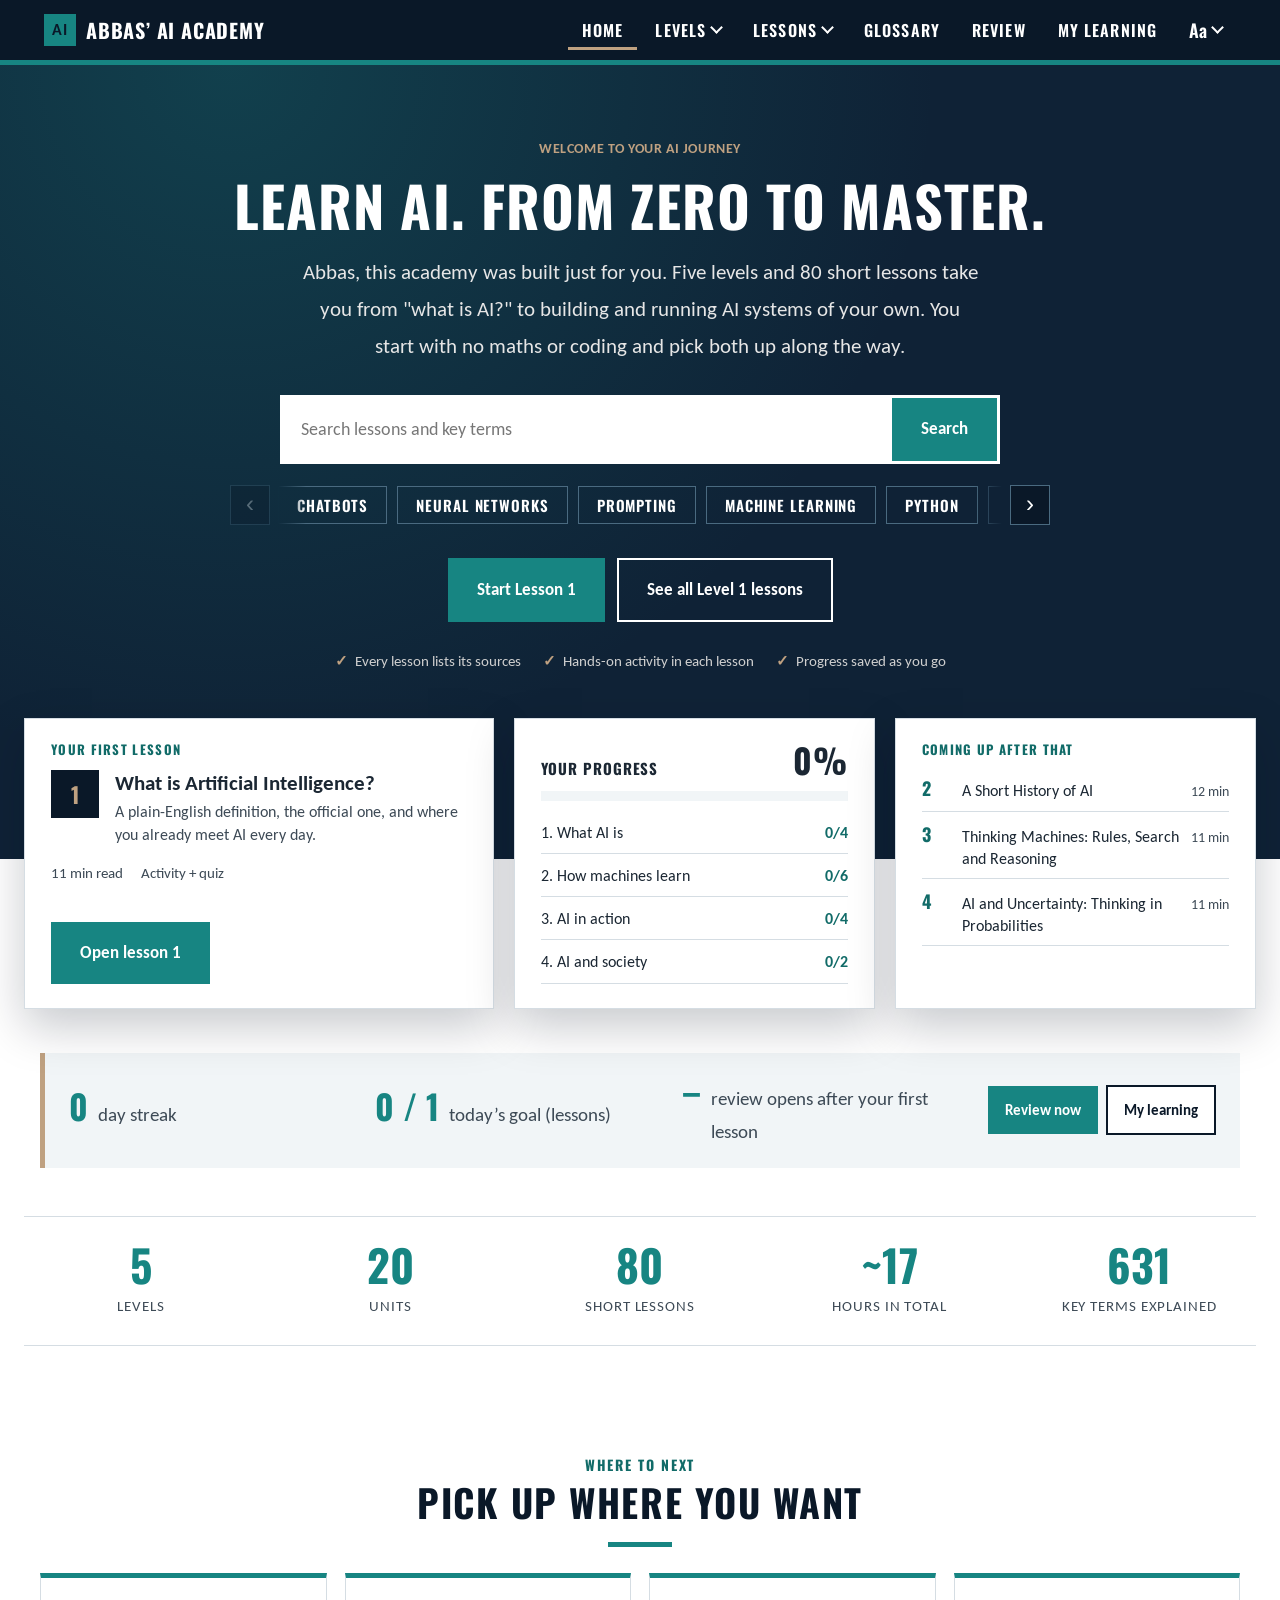
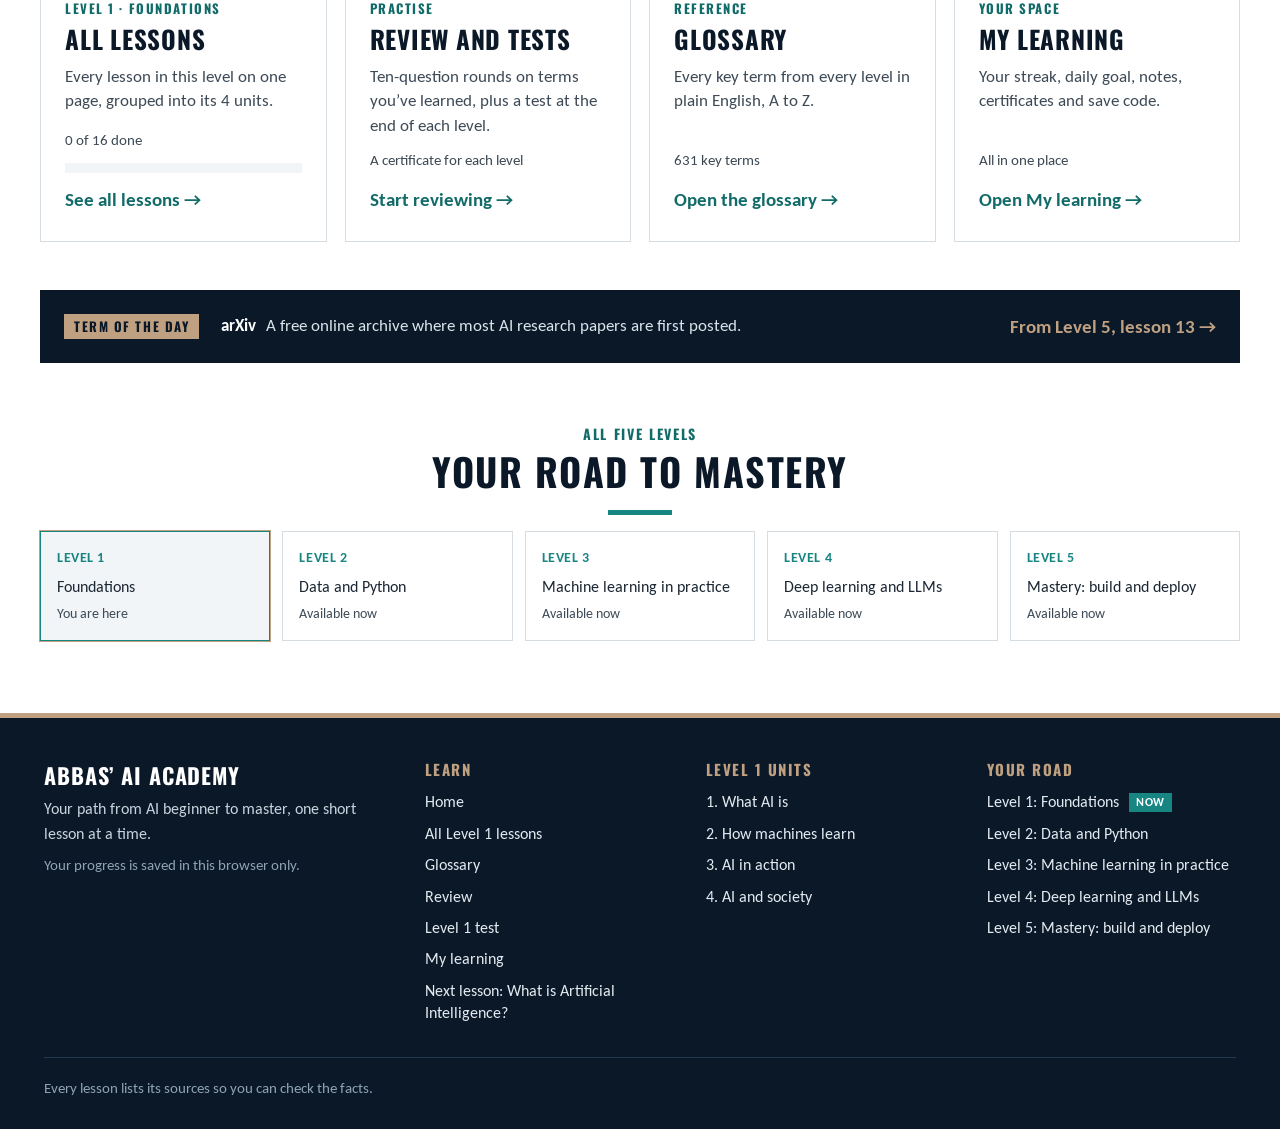
==== commit 84c3abb8: "Sign in to save progress to an account across devices Adds an optional email-link sign-in (Supabase)" ====
--- a/index.html
+++ b/index.html
@@ -63,5 +63,6 @@
 <script src="assets/level3.js"></script>
 <script src="assets/level4.js"></script>
 <script src="assets/level5.js"></script>
+<script src="assets/config.js"></script>
 <script src="assets/app.js"></script>
 </body></html>
--- a/assets/style.css
+++ b/assets/style.css
@@ -901,3 +901,48 @@
 
 /* Square corners everywhere (Abbas' design rule) */
 *, *::before, *::after { border-radius: 0 !important; }
+
+/* Layout review (13 Nov) */
+.page-band .band-actions { text-align: center !important; margin: 24px 0 0; }
+.streak-wrap { max-width: 1240px; margin: 0 auto; padding: 0 max(20px, env(safe-area-inset-right, 0px)) 0 max(20px, env(safe-area-inset-left, 0px)); box-sizing: border-box; }
+.streak-wrap .streak-strip { margin-top: 44px; }
+.cta-band p { color: #dbe4eb !important; }
+.gloss-levels { justify-content: flex-start; margin: 16px 0 4px; }
+.gloss-count { color: var(--muted); font-size: 15px; margin: 6px 0 0; }
+.gl-group { scroll-margin-top: 130px; }
+.gl-letter { font: 700 30px/1 Oswald, sans-serif; color: var(--accent-text); border-left: 0 !important; padding: 0 0 8px !important; margin: 32px 0 4px !important; border-bottom: 2px solid var(--gold); }
+.gl-group dd + dd { margin-top: 6px; }
+.letter-bar a.off { opacity: .35; pointer-events: none; }
+body[data-page="glossary"] main.wrap { max-width: 1240px; }
+.gl-group dl { display: grid; grid-template-columns: 1fr; gap: 0 40px; margin: 0; }
+@media (min-width: 900px) { .gl-group dl { grid-template-columns: 1fr 1fr; } }
+.gl-item { padding: 12px 0; border-bottom: 1px solid var(--border); }
+.gl-item dt { margin-top: 0; }
+.gloss dd { text-align: left !important; }
+body[data-page="glossary"] .term-strip, body[data-page="glossary"] .glossary-search { max-width: none; }
+
+/* ---------- account: sign in to save progress across devices ---------- */
+.tn-account { position: relative; }
+.dd-account { left: auto; right: 0; width: 330px; padding: 16px 18px 18px; }
+.dd-account p, .acct-box p { margin: 0 0 12px; font-size: 15.5px; line-height: 1.45; text-align: left; }
+.acct-form { display: grid; gap: 8px; margin: 0 0 12px; }
+.acct-form label { font-weight: 700; font-size: 15px; }
+.acct-form input[type=email] { width: 100%; padding: 9px 10px; border: 1px solid var(--border); background: var(--surface); color: var(--text); font: inherit; font-size: 16px; }
+.acct-form input[type=email]:focus { outline: 2px solid var(--accent); outline-offset: 1px; }
+.acct-form .acct-keep { display: flex; align-items: center; gap: 8px; font-weight: 400; cursor: pointer; }
+.acct-form .acct-keep input { width: 18px; height: 18px; accent-color: var(--accent); }
+.acct-form .btn { justify-self: start; }
+.acct-msg { color: var(--accent-text); font-weight: 700; }
+.acct-small { font-size: 14px !important; color: var(--muted); }
+.acct-who strong { word-break: break-all; }
+.acct-status { color: var(--muted); }
+.acct-box { margin: 0 0 22px; }
+.acct-page { max-width: 560px; padding: 18px 20px 6px; border: 1px solid var(--border); border-top: 4px solid var(--gold); background: var(--surface); }
+.drawer-display .acct-box { margin-top: 18px; padding-top: 16px; border-top: 1px solid rgba(255, 255, 255, .2); }
+.drawer-display .acct-box .dd-head { color: var(--gold); }
+.drawer-display .acct-box p, .drawer-display .acct-box label, .drawer-display .acct-box .acct-msg { color: #fff; }
+.drawer-display .acct-box .acct-small, .drawer-display .acct-box .acct-status { color: rgba(255, 255, 255, .78); }
+html.dark .acct-page { background: var(--surface); }
+.tn-link, .tn-btn { white-space: nowrap; }
+@media (max-width: 1200px) { .tn-link, .tn-btn { padding: 0 9px; font-size: 15px; } }
+@media (max-width: 1040px) { .tn-link, .tn-btn { padding: 0 6px; font-size: 14px; letter-spacing: .05em; } .site-header .brand .name { font-size: 17px; } }
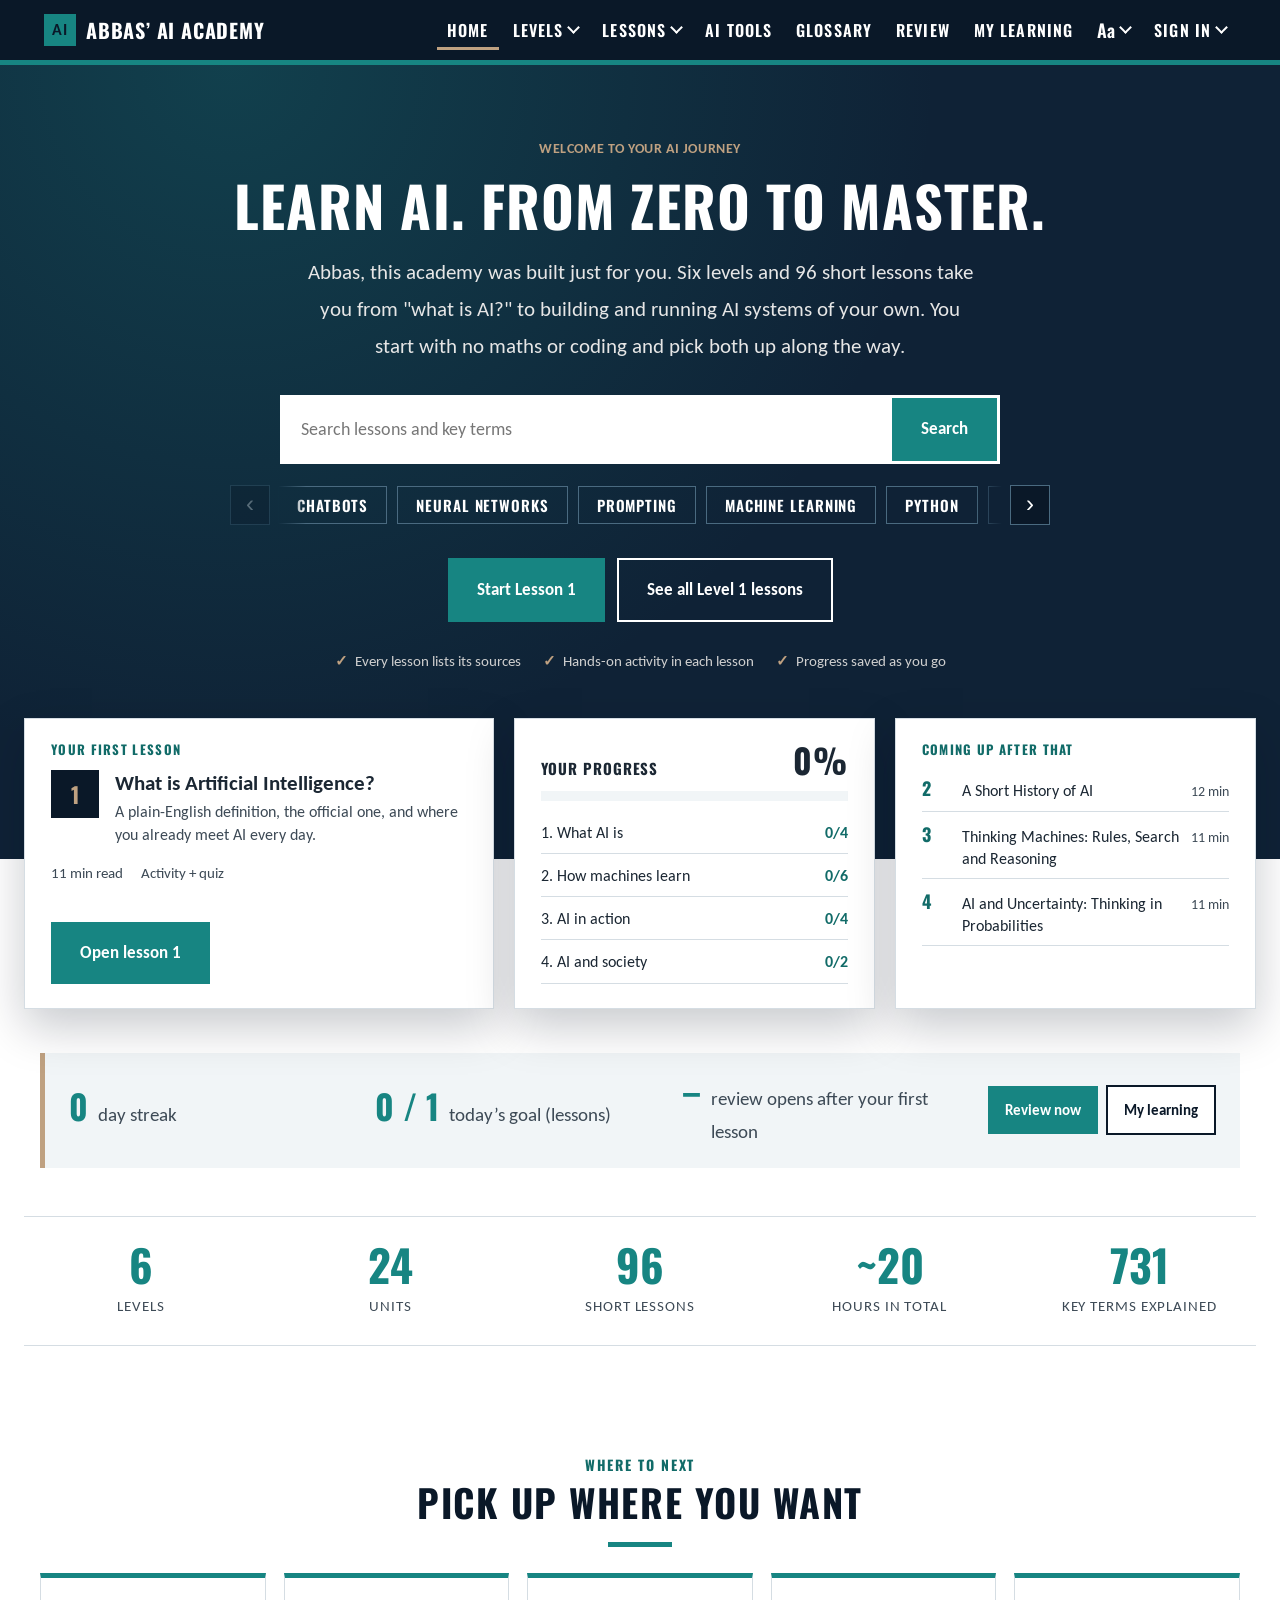
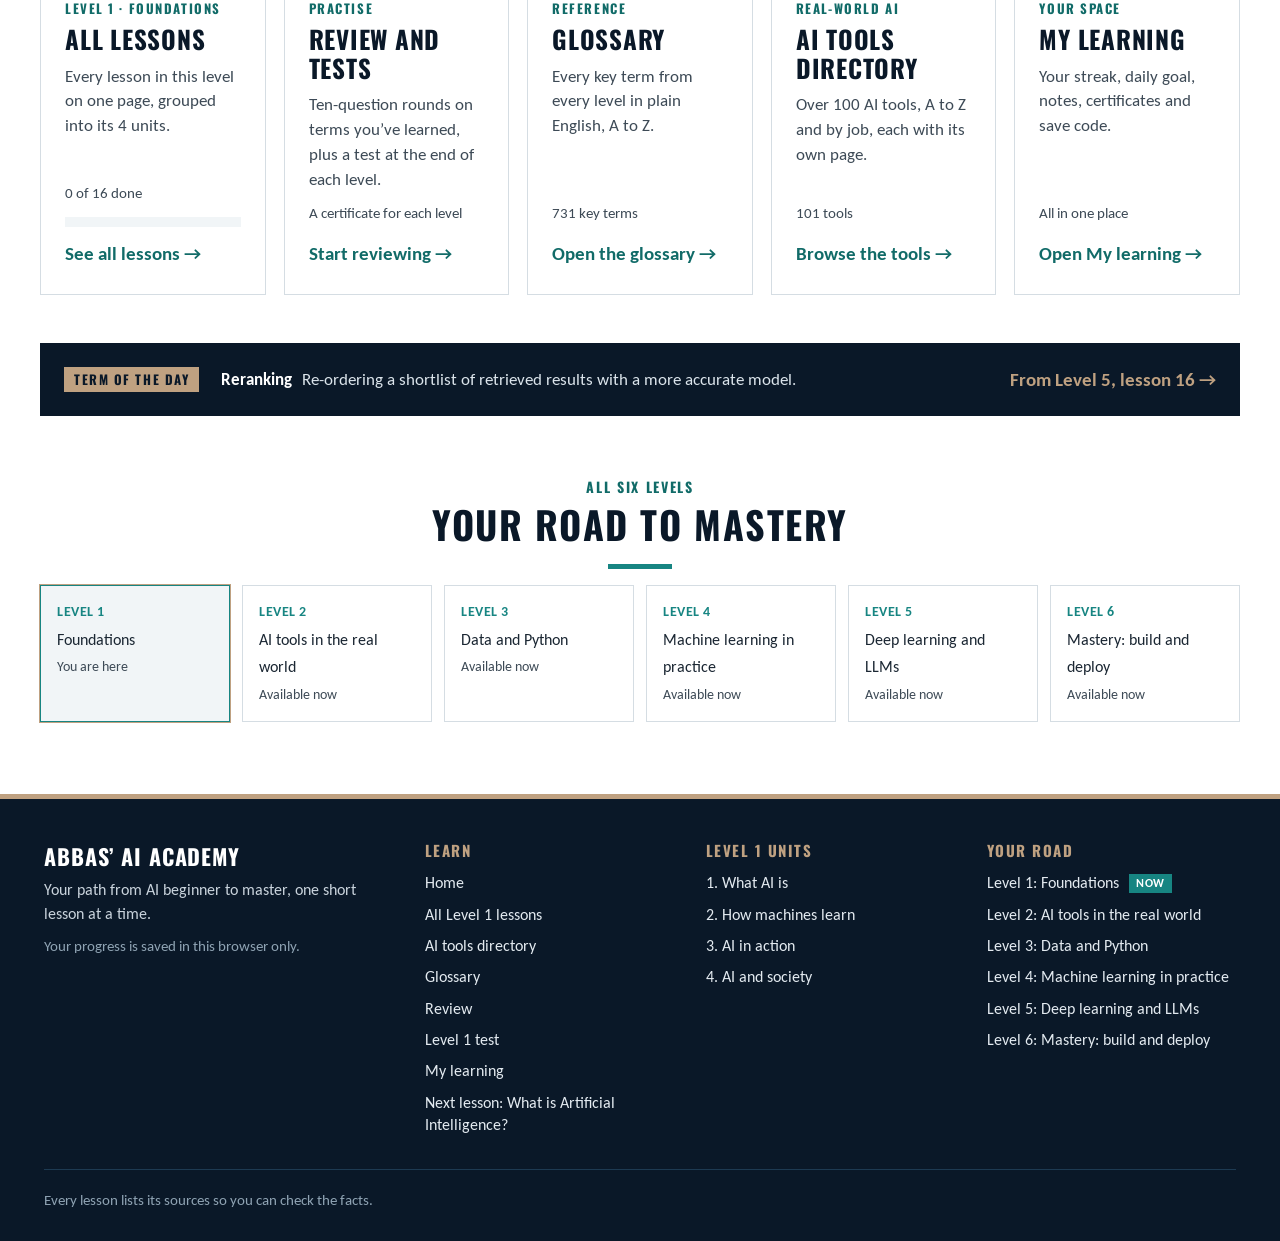
==== commit 3cf785ae: "Add Level 2: AI tools in the real world, with an AI tools directory New Level 2 (16 lessons in 4 uni" ====
--- a/index.html
+++ b/index.html
@@ -59,6 +59,8 @@
 </main>
 <footer class="site-footer" id="site-footer"></footer>
 <script src="assets/lessons.js"></script>
+<script src="assets/level-tools.js"></script>
+<script src="assets/tools.js"></script>
 <script src="assets/level2.js"></script>
 <script src="assets/level3.js"></script>
 <script src="assets/level4.js"></script>
--- a/assets/style.css
+++ b/assets/style.css
@@ -946,3 +946,54 @@
 .tn-link, .tn-btn { white-space: nowrap; }
 @media (max-width: 1200px) { .tn-link, .tn-btn { padding: 0 9px; font-size: 15px; } }
 @media (max-width: 1040px) { .tn-link, .tn-btn { padding: 0 6px; font-size: 14px; letter-spacing: .05em; } .site-header .brand .name { font-size: 17px; } }
+
+/* ---------- AI tools directory, tool pages and hover previews ---------- */
+a.tool-link { color: var(--accent-text); text-decoration: underline; text-decoration-style: dotted; text-underline-offset: 3px; font-weight: 700; }
+a.tool-link:hover, a.tool-link:focus-visible { text-decoration-style: solid; }
+.tool-pop { position: absolute; z-index: 60; background: var(--surface); color: var(--text); border: 1px solid var(--border); border-top: 4px solid var(--gold); box-shadow: 0 10px 30px rgba(10, 24, 40, .18); padding: 12px 16px 14px; font-size: 16px; line-height: 1.45; text-align: left; }
+.tool-pop p { margin: 0 0 6px; text-align: left !important; }
+.tool-pop .tp-cat { font: 700 12px/1.2 Oswald, sans-serif; letter-spacing: .08em; text-transform: uppercase; color: var(--muted); }
+.tool-pop .tp-name { font: 700 22px/1.15 Oswald, sans-serif; text-transform: uppercase; color: var(--heading); }
+.tool-pop .tp-meta { font-size: 14px; color: var(--muted); }
+.tool-pop .tp-go { font-weight: 700; color: var(--accent-text); }
+body[data-page="tools"] main.wrap { max-width: 1240px; }
+body[data-page="tools"] .term-strip, body[data-page="tools"] .glossary-search { max-width: none; }
+.tool-cats { margin-top: 4px; }
+.tool-cats button { font-size: 14.5px; padding: 6px 10px; }
+.td-cat { scroll-margin-top: 130px; }
+.td-blurb { color: var(--muted); margin: 4px 0 6px; text-align: left !important; }
+.td-grid { display: grid; grid-template-columns: 1fr; gap: 0 40px; }
+@media (min-width: 900px) { .td-grid { grid-template-columns: 1fr 1fr; } }
+.td-item { padding: 12px 0; border-bottom: 1px solid var(--border); }
+.td-item .td-name { font-size: 20px; }
+.td-item .td-meta { display: block; font-size: 14.5px; color: var(--muted); margin-top: 2px; }
+.td-item p { margin: 4px 0 0; font-size: 17px; line-height: 1.5; text-align: left !important; }
+#tool-letters[hidden] { display: none; }
+.tool-facts { display: grid; grid-template-columns: repeat(auto-fit, minmax(200px, 1fr)); gap: 0; margin: 8px 0 24px; border: 1px solid var(--border); border-top: 4px solid var(--gold); background: var(--surface-2); }
+.tool-facts div { padding: 12px 16px; border-right: 1px solid var(--border); }
+.tool-facts dt { font: 700 13px/1.2 Oswald, sans-serif; letter-spacing: .08em; text-transform: uppercase; color: var(--muted); }
+.tool-facts dd { margin: 4px 0 0; font-weight: 700; overflow-wrap: anywhere; }
+.td-alts { margin-top: 4px; }
+.td-more { text-align: left !important; line-height: 2; }
+.tool-note { color: var(--muted); font-size: 16px; margin-top: 28px; }
+.tf-out { margin-top: 14px; }
+.tf-tip { font-style: italic; margin: 0 0 4px; text-align: left !important; }
+.tk-grid { display: grid; grid-template-columns: 1fr; gap: 8px 28px; margin: 8px 0 16px; }
+@media (min-width: 760px) { .tk-grid { grid-template-columns: 1fr 1fr; } }
+.tk-row { display: grid; grid-template-columns: 1fr 1fr; align-items: center; gap: 10px; font-size: 16.5px; line-height: 1.35; }
+.tk-row select { width: 100%; padding: 7px 8px; border: 1px solid var(--border); background: var(--surface); color: var(--text); font: inherit; font-size: 16px; border-radius: 0; }
+.tk-list { margin: 6px 0 0; }
+.ip-head { font: 700 14px/1.2 Oswald, sans-serif; letter-spacing: .08em; text-transform: uppercase; color: var(--muted); margin: 14px 0 4px !important; text-align: left !important; }
+.path-tiles { grid-template-columns: repeat(5, 1fr); }
+@media (max-width: 1240px) { .path-tiles { grid-template-columns: repeat(3, 1fr); } }
+@media (max-width: 900px) { .path-tiles { grid-template-columns: 1fr 1fr; } }
+@media (max-width: 640px) { .path-tiles { grid-template-columns: 1fr; } .tk-row { grid-template-columns: 1fr; } }
+@media (min-width: 1500px) { body[data-page="home"] .path-tiles { grid-template-columns: repeat(5, 1fr); } }
+html.dark .tool-pop { background: var(--surface); }
+html.dark .tool-facts { background: var(--surface-2); }
+.site-header .brand .name { white-space: nowrap; }
+@media (max-width: 1440px) and (min-width: 1201px) { .tn-link, .tn-btn { padding: 0 10px; } .tn-pill { margin-left: 4px; padding: 7px 9px; } }
+@media (max-width: 1280px) { .tn-pill { display: none; } }
+.tool-facts { grid-template-columns: repeat(4, 1fr); margin-top: 28px; }
+@media (max-width: 760px) { .tool-facts { grid-template-columns: 1fr 1fr; } .tool-facts div:nth-child(2n) { border-right: 0; } .tool-facts div:nth-child(-n+2) { border-bottom: 1px solid var(--border); } }
+.tool-facts div:last-child { border-right: 0; }
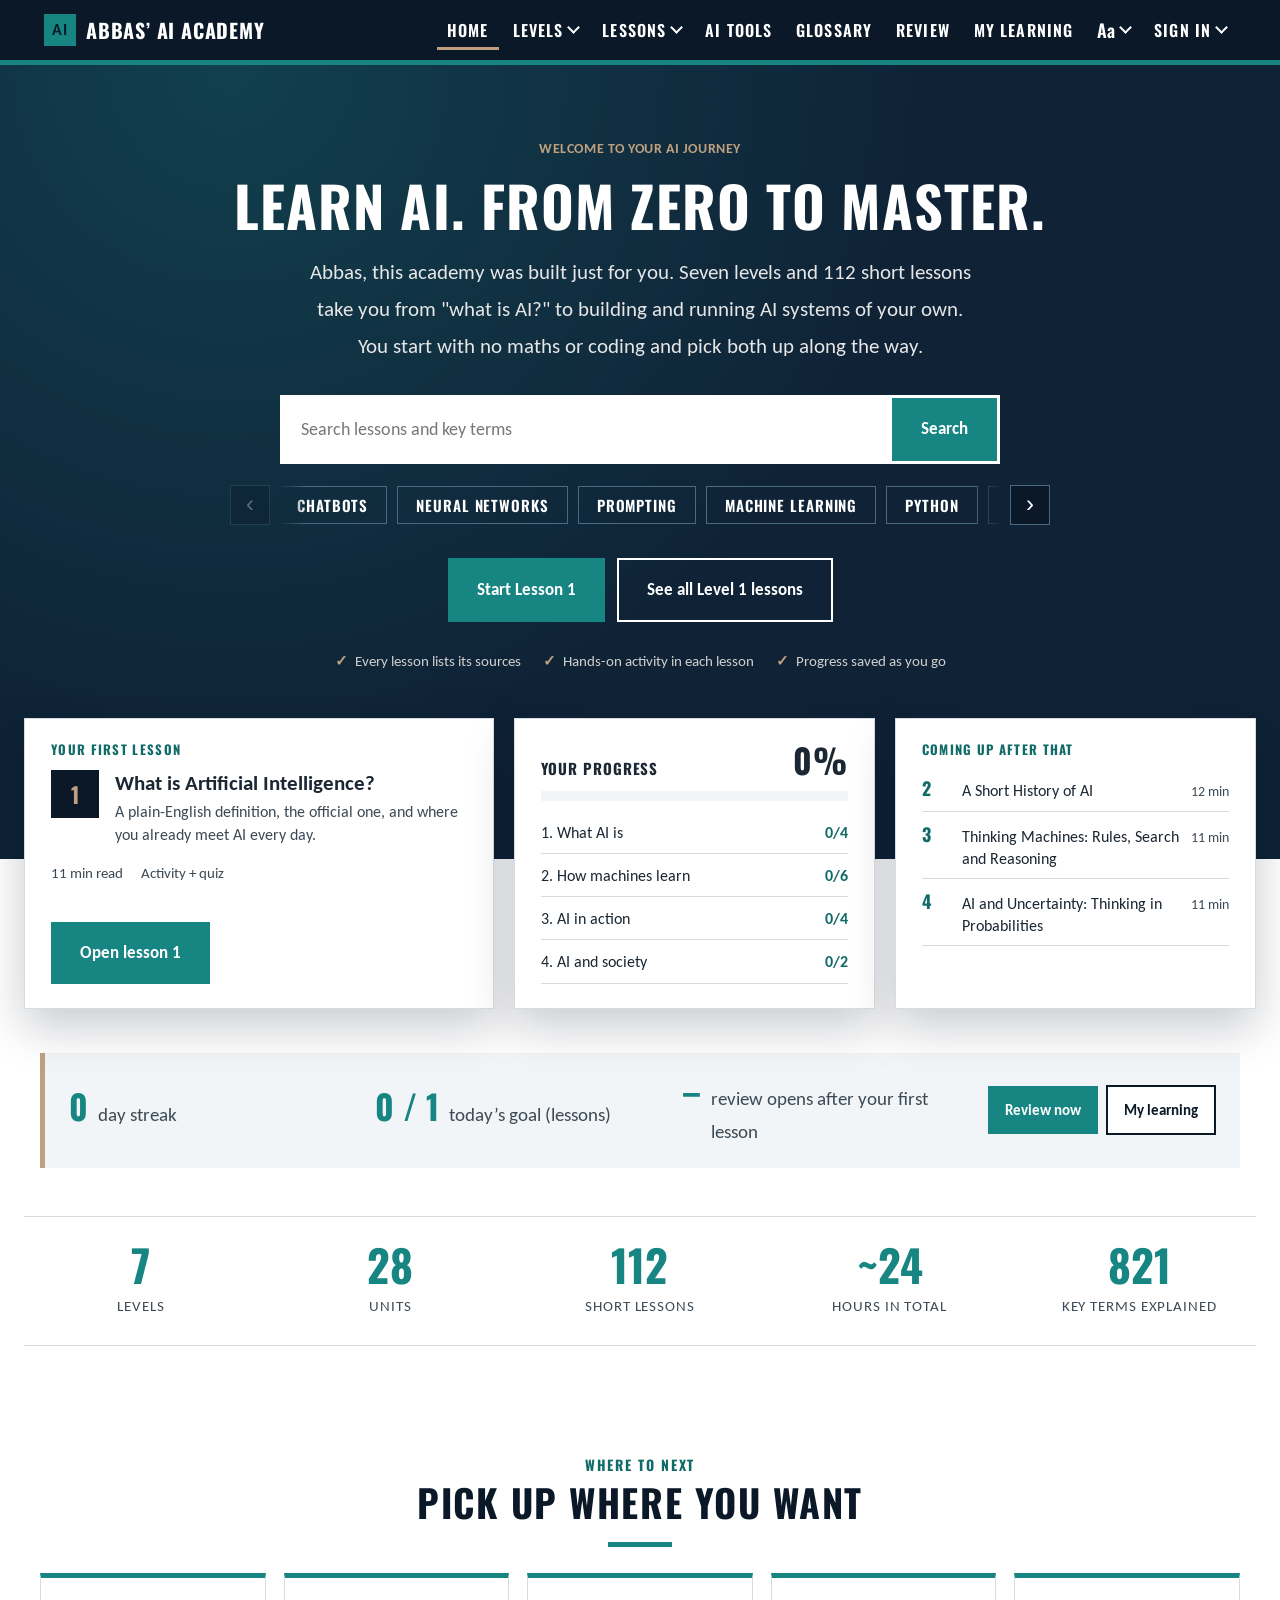
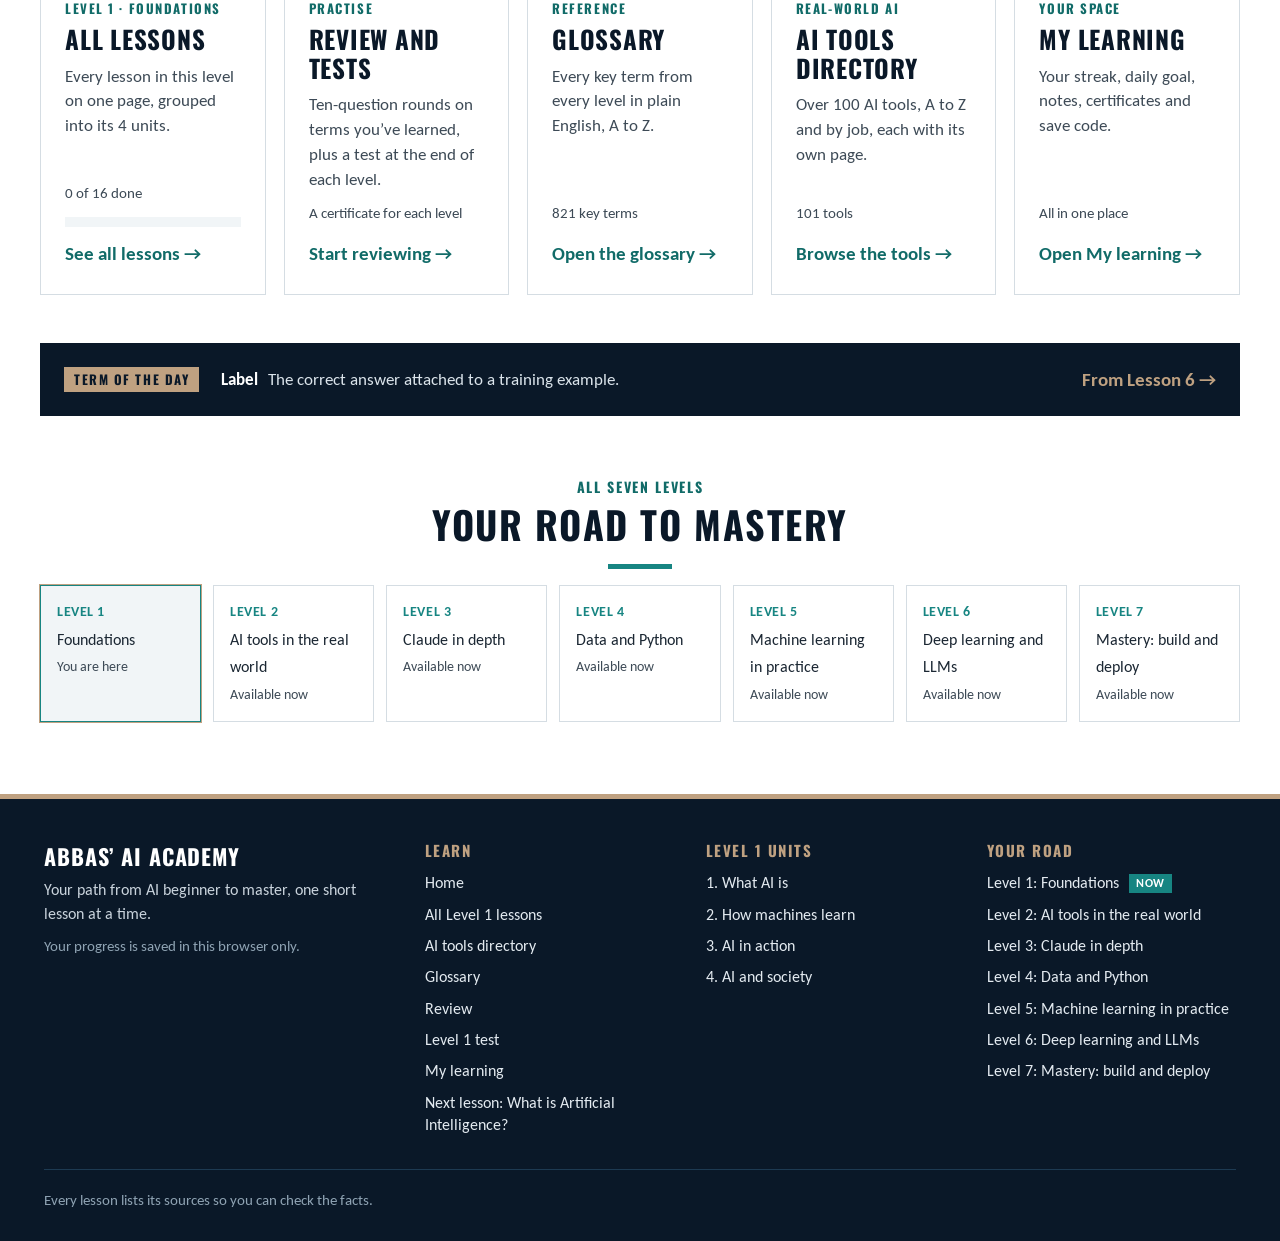
==== commit 6de9cf1c: "Add Level 3: Claude in depth A new level, placed after AI tools in the real world, that takes a deep" ====
--- a/index.html
+++ b/index.html
@@ -60,6 +60,7 @@
 <footer class="site-footer" id="site-footer"></footer>
 <script src="assets/lessons.js"></script>
 <script src="assets/level-tools.js"></script>
+<script src="assets/level-claude.js"></script>
 <script src="assets/tools.js"></script>
 <script src="assets/level2.js"></script>
 <script src="assets/level3.js"></script>
--- a/assets/style.css
+++ b/assets/style.css
@@ -997,3 +997,14 @@
 .tool-facts { grid-template-columns: repeat(4, 1fr); margin-top: 28px; }
 @media (max-width: 760px) { .tool-facts { grid-template-columns: 1fr 1fr; } .tool-facts div:nth-child(2n) { border-right: 0; } .tool-facts div:nth-child(-n+2) { border-bottom: 1px solid var(--border); } }
 .tool-facts div:last-child { border-right: 0; }
+
+/* ---------- Claude in depth (Level 3) activities ---------- */
+.px-lines { display: block; font-family: Consolas, "Courier New", monospace; font-size: 15px; line-height: 1.6; text-align: left; overflow-wrap: anywhere; }
+.cl-bar { margin: 10px 0 6px; }
+.cl-count { margin: 0 0 8px; text-align: left !important; }
+.cl-list { list-style: none; padding: 0; margin: 0; }
+.cl-list li { display: flex; align-items: flex-start; justify-content: space-between; gap: 12px; padding: 9px 0; border-top: 1px solid var(--border); text-align: left; }
+.cl-list label { display: flex; gap: 10px; align-items: flex-start; cursor: pointer; line-height: 1.4; }
+.cl-list input { width: 18px; height: 18px; margin-top: 3px; accent-color: var(--accent, #178582); flex: none; }
+.cl-list input:checked + span { color: var(--muted); text-decoration: line-through; text-decoration-color: var(--gold, #BFA181); }
+.cl-link { white-space: nowrap; font-size: 15px; }
